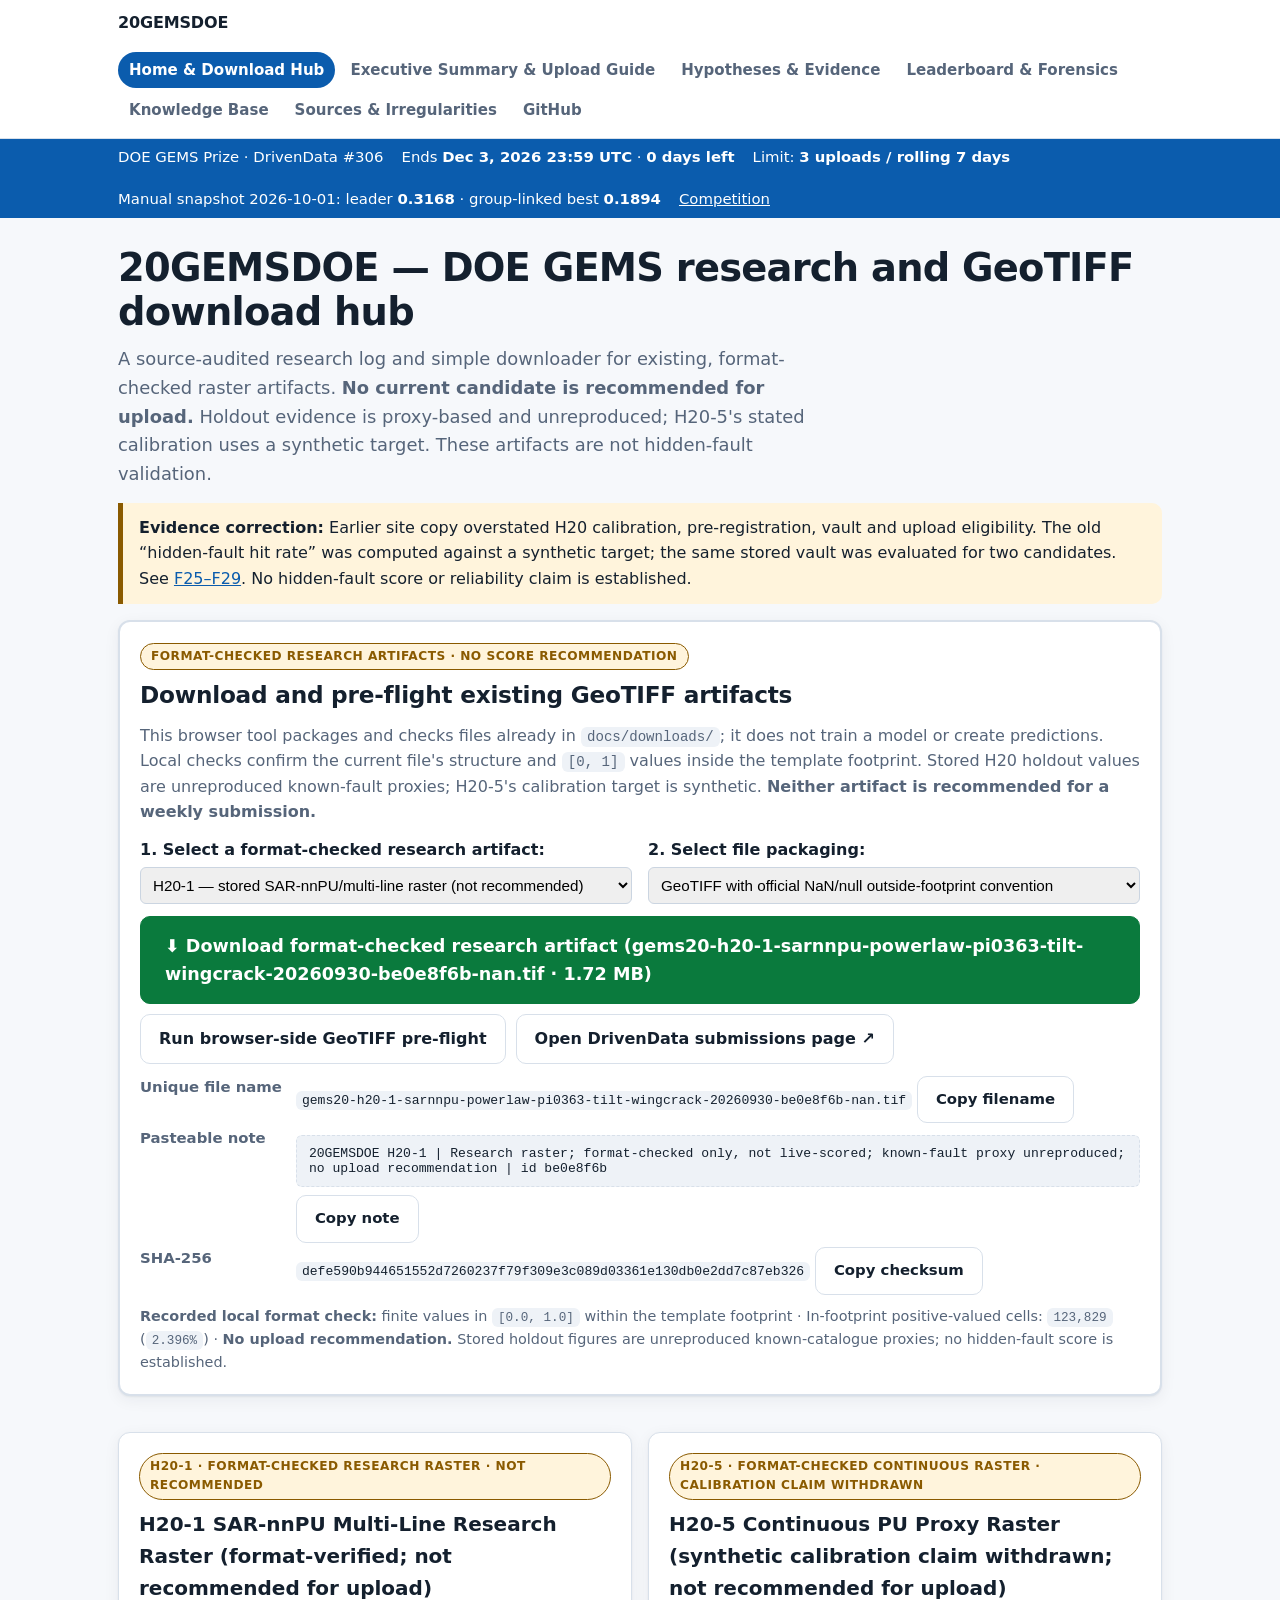
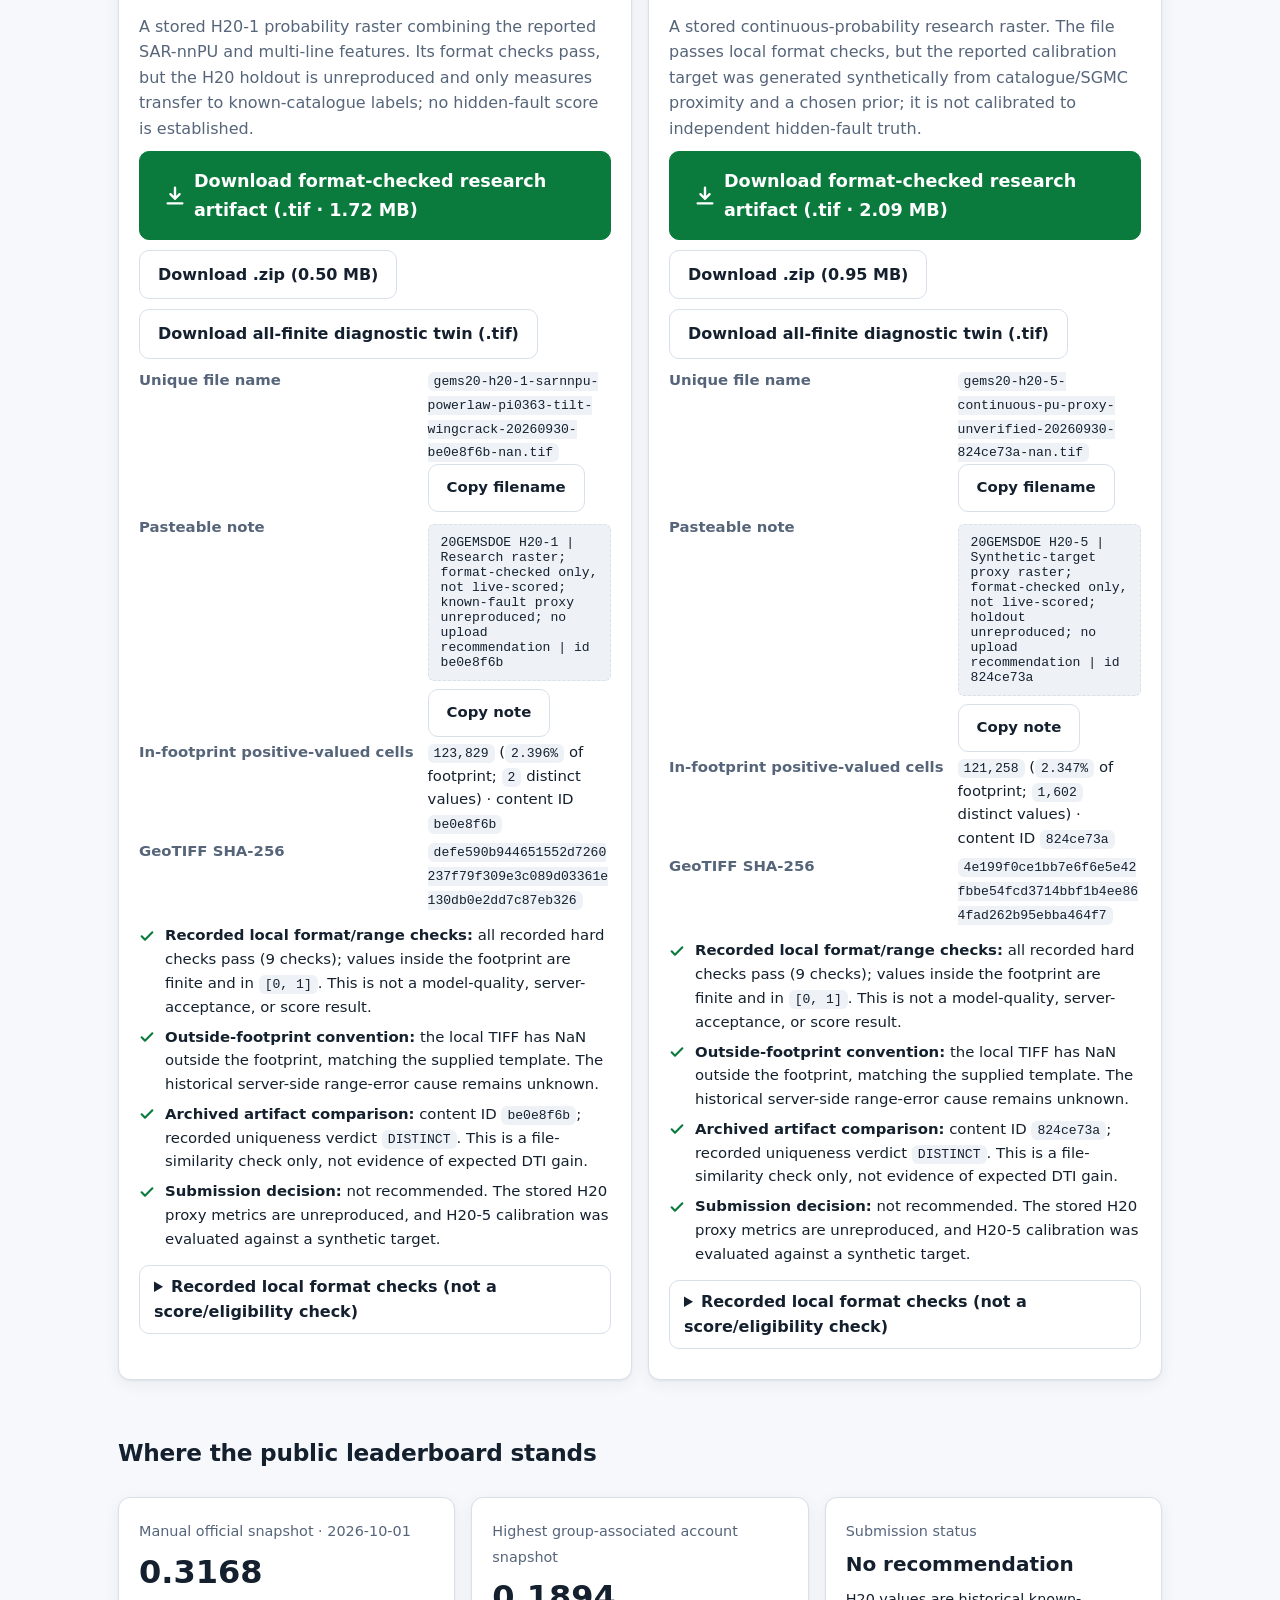
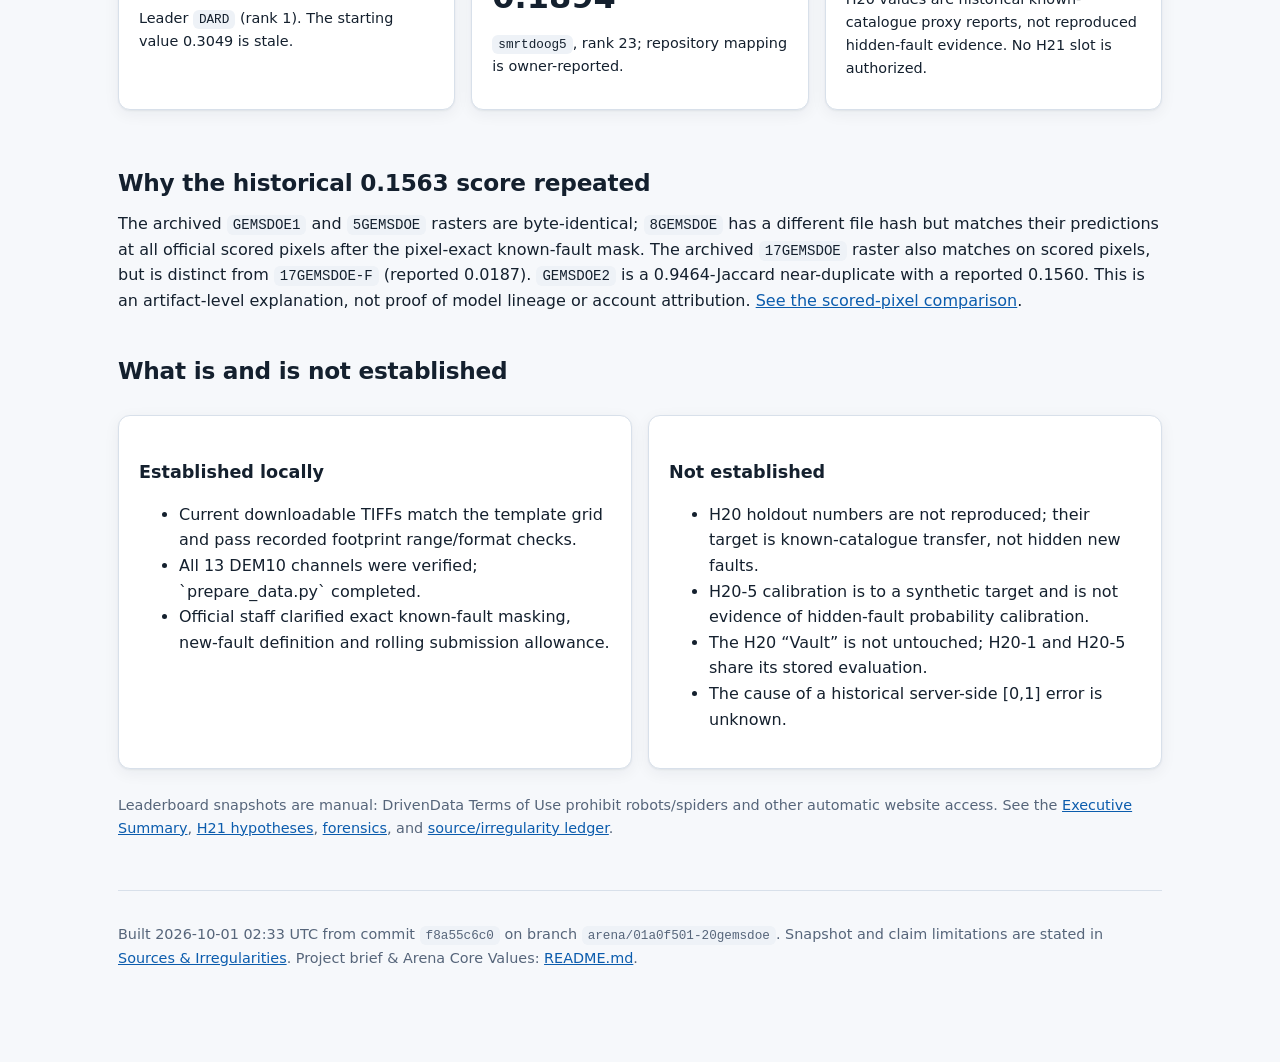
==== docs/index.html @ 7ad321e8 "Audit H20 evidence and test H21 spatial transfer Co-authored-by: arena-agent <297053741+arena-agent@" ====
<!DOCTYPE html>
<html lang="en"><head><meta charset="utf-8"><meta name="viewport" content="width=device-width,initial-scale=1">
<title>Research &amp; GeoTIFF Download Hub · 20GEMSDOE</title><meta name="description" content="Evidence-audited DOE GEMS research, spatial holdout limits, and format-checked GeoTIFF artifacts; no candidate is currently recommended.">
<link rel="stylesheet" href="assets/site.css"></head><body>
<a class="skip" href="#main">Skip to content</a>
<header class="top"><div class="in"><a class="brand" href="index.html">20GEMSDOE</a><nav class="main" aria-label="Main"><a href="index.html" aria-current="page">Home & Download Hub</a><a href="executive_summary.html">Executive Summary & Upload Guide</a><a href="research.html">Hypotheses & Evidence</a><a href="results.html">Leaderboard & Forensics</a><a href="knowledge.html">Knowledge Base</a><a href="audit.html">Sources & Irregularities</a><a href="https://github.com/buffedlizard55-lab/20GEMSDOE" rel="noopener">GitHub</a></nav></div></header>
<div class="strip"><div class="in"><span>DOE GEMS Prize · DrivenData #306</span><span>Ends <strong>Dec 3, 2026 23:59 UTC</strong> · <strong id="countdown" data-end="2026-12-03T23:59:00Z"></strong></span><span>Limit: <strong>3 uploads / rolling 7 days</strong></span><span>Manual snapshot 2026-10-01: leader <strong>0.3168</strong> · group-linked best <strong>0.1894</strong></span><a href="https://www.drivendata.org/competitions/306/competition-doe-gems/" rel="noopener">Competition</a></div></div>
<main id="main" class="wrap">
<h1>20GEMSDOE — DOE GEMS research and GeoTIFF download hub</h1>
<p class="lead">A source-audited research log and simple downloader for existing, format-checked raster artifacts. <strong>No current candidate is recommended for upload.</strong> Holdout evidence is proxy-based and unreproduced; H20-5's stated calibration uses a synthetic target. These artifacts are not hidden-fault validation.</p>
<div class="alert warn"><strong>Evidence correction:</strong> Earlier site copy overstated H20 calibration, pre-registration, vault and upload eligibility. The old “hidden-fault hit rate” was computed against a synthetic target; the same stored vault was evaluated for two candidates. See <a href="audit.html#F25">F25–F29</a>. No hidden-fault score or reliability claim is established.</div>
<section class="card cand" id="interactive-submission-builder" style="border-width:2px;margin-bottom:1.25rem">
<span class="badge b-warn">FORMAT-CHECKED RESEARCH ARTIFACTS · NO SCORE RECOMMENDATION</span>
<h2 style="margin-top:.35rem">Download and pre-flight existing GeoTIFF artifacts</h2>
<p class="muted" style="margin-top:0">This browser tool packages and checks files already in <code>docs/downloads/</code>; it does not train a model or create predictions. Local checks confirm the current file's structure and <code>[0, 1]</code> values inside the template footprint. Stored H20 holdout values are unreproduced known-fault proxies; H20-5's calibration target is synthetic. <strong>Neither artifact is recommended for a weekly submission.</strong></p>
<div class="grid g2" style="margin:.75rem 0">
  <div>
    <label for="sb-cand-select"><strong>1. Select a format-checked research artifact:</strong></label><br>
    <select id="sb-cand-select" style="width:100%;padding:.5rem;margin-top:.25rem;border-radius:6px;border:1px solid #cbd5e1;font-size:.95rem">
      <option value="h20-1">H20-1 — stored SAR-nnPU/multi-line raster (not recommended)</option>
      <option value="h20-5">H20-5 — continuous proxy raster; calibration unverified (not recommended)</option>
    </select>
  </div>
  <div>
    <label for="sb-fmt-select"><strong>2. Select file packaging:</strong></label><br>
    <select id="sb-fmt-select" style="width:100%;padding:.5rem;margin-top:.25rem;border-radius:6px;border:1px solid #cbd5e1;font-size:.95rem">
      <option value="tif">GeoTIFF with official NaN/null outside-footprint convention</option>
      <option value="zip">ZIP containing the official-convention GeoTIFF</option>
      <option value="tif_allfinite">All-finite diagnostic twin (zeros outside; not the official convention)</option>
    </select>
  </div>
</div>
<div class="row" style="margin:.75rem 0">
  <a id="sb-dl-btn" class="btn primary" href="downloads/gems20-h20-1-sarnnpu-powerlaw-pi0363-tilt-wingcrack-20260930-be0e8f6b-nan.tif" download="gems20-h20-1-sarnnpu-powerlaw-pi0363-tilt-wingcrack-20260930-be0e8f6b-nan.tif"><svg class="ico" viewBox="0 0 24 24" width="22" height="22" aria-hidden="true"><path d="M12 3v12m0 0l-5-5m5 5l5-5M4 20h16" fill="none" stroke="currentColor" stroke-width="2.6" stroke-linecap="round" stroke-linejoin="round"/></svg>Download format-checked artifact (gems20-h20-1-sarnnpu-powerlaw-pi0363-tilt-wingcrack-20260930-be0e8f6b-nan.tif · 1.72 MB)</a>
  <button id="sb-verify-btn" class="btn" type="button">Run browser-side GeoTIFF pre-flight</button>
  <a class="btn" href="https://www.drivendata.org/competitions/306/competition-doe-gems/submissions/" rel="noopener">Open DrivenData submissions page ↗</a>
</div>
<div id="sb-verify-out" aria-live="polite"></div>
<dl class="kv" style="margin-top:.6rem">
  <dt>Unique file name</dt><dd><code id="sb-fn">gems20-h20-1-sarnnpu-powerlaw-pi0363-tilt-wingcrack-20260930-be0e8f6b-nan.tif</code> <button class="btn" type="button" data-copy="sb-fn">Copy filename</button></dd>
  <dt>Pasteable note</dt><dd><code class="note" id="sb-note">20GEMSDOE H20-1 | Research raster; format-checked only, not live-scored; known-fault proxy unreproduced; no upload recommendation | id be0e8f6b</code> <button class="btn" type="button" data-copy="sb-note">Copy note</button></dd>
  <dt>SHA-256</dt><dd><code id="sb-sha">defe590b944651552d7260237f79f309e3c089d03361e130db0e2dd7c87eb326</code> <button class="btn" type="button" data-copy="sb-sha">Copy checksum</button></dd>
</dl>
<p id="sb-stats" class="small muted" style="margin-bottom:0"><strong>Footprint range check:</strong> finite values in <code>[0.0, 1.0]</code> on <code>5,167,373</code> template cells; outside cells follow the selected packaging. This is a file-format check, not a model-quality or score validation.</p>
</section>
<div class="grid g2"><article class="card cand " id="cand-h20-1">
<span class="badge b-warn">H20-1 · format-checked research raster · not recommended</span>
<h3>H20-1 SAR-nnPU Multi-Line Research Raster (format-verified; not recommended for upload)</h3>
<p class="muted">A stored H20-1 probability raster combining the reported SAR-nnPU and multi-line features. Its format checks pass, but the H20 holdout is unreproduced and only measures transfer to known-catalogue labels; no hidden-fault score is established.</p>
<div class="row"><a class="btn primary" href="downloads/gems20-h20-1-sarnnpu-powerlaw-pi0363-tilt-wingcrack-20260930-be0e8f6b-nan.tif" download><svg class="ico" viewBox="0 0 24 24" width="22" height="22" aria-hidden="true"><path d="M12 3v12m0 0l-5-5m5 5l5-5M4 20h16" fill="none" stroke="currentColor" stroke-width="2.6" stroke-linecap="round" stroke-linejoin="round"/></svg>Download format-checked research artifact (.tif · 1.72 MB)</a>
<a class="btn" href="downloads/gems20-h20-1-sarnnpu-powerlaw-pi0363-tilt-wingcrack-20260930-be0e8f6b-nan.zip" download>Download .zip (0.50 MB)</a>
<a class="btn" href="downloads/gems20-h20-1-sarnnpu-powerlaw-pi0363-tilt-wingcrack-20260930-be0e8f6b-allfinite.tif" download title="Diagnostic twin: same in-footprint values, zeros rather than NaN outside.">Download all-finite diagnostic twin (.tif)</a></div>
<dl class="kv"><dt>Unique file name</dt><dd><code id="fn-h20-1">gems20-h20-1-sarnnpu-powerlaw-pi0363-tilt-wingcrack-20260930-be0e8f6b-nan.tif</code> <button class="btn" type="button" data-copy="fn-h20-1">Copy filename</button></dd>
<dt>Pasteable note</dt><dd><code class="note" id="note-h20-1">20GEMSDOE H20-1 | Research raster; format-checked only, not live-scored; known-fault proxy unreproduced; no upload recommendation | id be0e8f6b</code> <button class="btn" type="button" data-copy="note-h20-1">Copy note</button></dd>
<dt>In-footprint positive-valued cells</dt><dd><code>123,829</code> (<code>2.396%</code> of footprint; <code>2</code> distinct values) · content ID <code>be0e8f6b</code></dd>
<dt>GeoTIFF SHA-256</dt><dd><code>defe590b944651552d7260237f79f309e3c089d03361e130db0e2dd7c87eb326</code></dd></dl>
<ul class="check"><li><strong>Recorded local format/range checks:</strong> all recorded hard checks pass (9 checks); values inside the footprint are finite and in <code>[0, 1]</code>. This is not a model-quality, server-acceptance, or score result.</li><li><strong>Outside-footprint convention:</strong> the local TIFF has NaN outside the footprint, matching the supplied template. The historical server-side range-error cause remains unknown.</li><li><strong>Archived artifact comparison:</strong> content ID <code>be0e8f6b</code>; recorded uniqueness verdict <code>DISTINCT</code>. This is a file-similarity check only, not evidence of expected DTI gain.</li><li><strong>Submission decision:</strong> not recommended. The stored H20 proxy metrics are unreproduced, and H20-5 calibration was evaluated against a synthetic target.</li></ul>
<details><summary>Recorded local format checks (not a score/eligibility check)</summary><div class="tw"><table class=""><thead><tr><th>Check</th><th>Kind</th><th>Result</th><th>Detail</th></tr></thead><tbody><tr><td>single band</td><td>hard local check</td><td>pass</td><td>count=1</td></tr><tr><td>dtype float32</td><td>hard local check</td><td>pass</td><td>dtypes=(&#x27;float32&#x27;,)</td></tr><tr><td>crs epsg 32611</td><td>hard local check</td><td>pass</td><td>EPSG:32611</td></tr><tr><td>shape matches template</td><td>hard local check</td><td>pass</td><td>(3730, 3292) vs (3730, 3292)</td></tr><tr><td>geotransform matches template</td><td>hard local check</td><td>pass</td><td>(100.0, 0.0, 243350.0, 0.0, -100.0, 4508550.0)</td></tr><tr><td>footprint all finite</td><td>hard local check</td><td>pass</td><td>0 NaN/Inf inside the 5,167,373-pixel footprint</td></tr><tr><td>footprint range 0 1</td><td>hard local check</td><td>pass</td><td>min=0 max=1</td></tr><tr><td>outside is nan official text</td><td>advisory</td><td>pass</td><td>The supplied contest template uses NaN outside its finite footprint; use that convention for the primary artifact.</td></tr><tr><td>nodata tag is nan</td><td>advisory</td><td>pass</td><td>The local artifact&#x27;s nodata tag is NaN, matching the supplied template.</td></tr><tr><td>variant nan aware whole array</td><td>hard local check</td><td>pass</td><td>np.nanmin/np.nanmax over the whole array</td></tr><tr><td>variant masked read</td><td>hard local check</td><td>pass</td><td>rasterio read(masked=True).compressed()</td></tr><tr><td>variant strict whole array no nan allowed</td><td>advisory</td><td>not applicable</td><td>Diagnostic only: a strict whole-array check rejects outside-footprint NaNs, including the NaNs in the official sample. The underlying historical server-error cause is unknown.</td></tr><tr><td>profile matches official sample</td><td>advisory</td><td>pass</td><td>Recorded local profile comparison with the supplied template; not a guarantee of server acceptance.</td></tr></tbody></table></div></details>
</article><article class="card cand " id="cand-h20-5">
<span class="badge b-warn">H20-5 · format-checked continuous raster · calibration claim withdrawn</span>
<h3>H20-5 Continuous PU Proxy Raster (synthetic calibration claim withdrawn; not recommended for upload)</h3>
<p class="muted">A stored continuous-probability research raster. The file passes local format checks, but the reported calibration target was generated synthetically from catalogue/SGMC proximity and a chosen prior; it is not calibrated to independent hidden-fault truth.</p>
<div class="row"><a class="btn primary" href="downloads/gems20-h20-5-continuous-pu-proxy-unverified-20260930-824ce73a-nan.tif" download><svg class="ico" viewBox="0 0 24 24" width="22" height="22" aria-hidden="true"><path d="M12 3v12m0 0l-5-5m5 5l5-5M4 20h16" fill="none" stroke="currentColor" stroke-width="2.6" stroke-linecap="round" stroke-linejoin="round"/></svg>Download format-checked research artifact (.tif · 2.09 MB)</a>
<a class="btn" href="downloads/gems20-h20-5-continuous-pu-proxy-unverified-20260930-824ce73a-nan.zip" download>Download .zip (0.95 MB)</a>
<a class="btn" href="downloads/gems20-h20-5-continuous-pu-proxy-unverified-20260930-824ce73a-allfinite.tif" download title="Diagnostic twin: same in-footprint values, zeros rather than NaN outside.">Download all-finite diagnostic twin (.tif)</a></div>
<dl class="kv"><dt>Unique file name</dt><dd><code id="fn-h20-5">gems20-h20-5-continuous-pu-proxy-unverified-20260930-824ce73a-nan.tif</code> <button class="btn" type="button" data-copy="fn-h20-5">Copy filename</button></dd>
<dt>Pasteable note</dt><dd><code class="note" id="note-h20-5">20GEMSDOE H20-5 | Synthetic-target proxy raster; format-checked only, not live-scored; holdout unreproduced; no upload recommendation | id 824ce73a</code> <button class="btn" type="button" data-copy="note-h20-5">Copy note</button></dd>
<dt>In-footprint positive-valued cells</dt><dd><code>121,258</code> (<code>2.347%</code> of footprint; <code>1,602</code> distinct values) · content ID <code>824ce73a</code></dd>
<dt>GeoTIFF SHA-256</dt><dd><code>4e199f0ce1bb7e6f6e5e42fbbe54fcd3714bbf1b4ee864fad262b95ebba464f7</code></dd></dl>
<ul class="check"><li><strong>Recorded local format/range checks:</strong> all recorded hard checks pass (9 checks); values inside the footprint are finite and in <code>[0, 1]</code>. This is not a model-quality, server-acceptance, or score result.</li><li><strong>Outside-footprint convention:</strong> the local TIFF has NaN outside the footprint, matching the supplied template. The historical server-side range-error cause remains unknown.</li><li><strong>Archived artifact comparison:</strong> content ID <code>824ce73a</code>; recorded uniqueness verdict <code>DISTINCT</code>. This is a file-similarity check only, not evidence of expected DTI gain.</li><li><strong>Submission decision:</strong> not recommended. The stored H20 proxy metrics are unreproduced, and H20-5 calibration was evaluated against a synthetic target.</li></ul>
<details><summary>Recorded local format checks (not a score/eligibility check)</summary><div class="tw"><table class=""><thead><tr><th>Check</th><th>Kind</th><th>Result</th><th>Detail</th></tr></thead><tbody><tr><td>single band</td><td>hard local check</td><td>pass</td><td>count=1</td></tr><tr><td>dtype float32</td><td>hard local check</td><td>pass</td><td>dtypes=(&#x27;float32&#x27;,)</td></tr><tr><td>crs epsg 32611</td><td>hard local check</td><td>pass</td><td>EPSG:32611</td></tr><tr><td>shape matches template</td><td>hard local check</td><td>pass</td><td>(3730, 3292) vs (3730, 3292)</td></tr><tr><td>geotransform matches template</td><td>hard local check</td><td>pass</td><td>(100.0, 0.0, 243350.0, 0.0, -100.0, 4508550.0)</td></tr><tr><td>footprint all finite</td><td>hard local check</td><td>pass</td><td>0 NaN/Inf inside the 5,167,373-pixel footprint</td></tr><tr><td>footprint range 0 1</td><td>hard local check</td><td>pass</td><td>min=0 max=1</td></tr><tr><td>outside is nan official text</td><td>advisory</td><td>pass</td><td>The supplied contest template uses NaN outside its finite footprint; use that convention for the primary artifact.</td></tr><tr><td>nodata tag is nan</td><td>advisory</td><td>pass</td><td>The local artifact&#x27;s nodata tag is NaN, matching the supplied template.</td></tr><tr><td>variant nan aware whole array</td><td>hard local check</td><td>pass</td><td>np.nanmin/np.nanmax over the whole array</td></tr><tr><td>variant masked read</td><td>hard local check</td><td>pass</td><td>rasterio read(masked=True).compressed()</td></tr><tr><td>variant strict whole array no nan allowed</td><td>advisory</td><td>not applicable</td><td>Diagnostic only: a strict whole-array check rejects outside-footprint NaNs, including the NaNs in the official sample. The underlying historical server-error cause is unknown.</td></tr><tr><td>profile matches official sample</td><td>advisory</td><td>pass</td><td>Recorded local profile comparison with the supplied template; not a guarantee of server acceptance.</td></tr></tbody></table></div></details>
</article></div>
<h2>Where the public leaderboard stands</h2>
<div class="grid g3">
<div class="card"><span class="muted small">Manual official snapshot · 2026-10-01</span><p style="font-size:2rem;margin:.1em 0"><strong>0.3168</strong></p><p class="small">Leader <code>DARD</code> (rank 1). The starting value 0.3049 is stale.</p></div>
<div class="card"><span class="muted small">Highest group-associated account snapshot</span><p style="font-size:2rem;margin:.1em 0"><strong>0.1894</strong></p><p class="small"><code>smrtdoog5</code>, rank 23; repository mapping is owner-reported.</p></div>
<div class="card"><span class="muted small">Submission status</span><p style="font-size:1.25rem;margin:.2em 0"><strong>No recommendation</strong></p><p class="small">H20 values are historical known-catalogue proxy reports, not reproduced hidden-fault evidence. No H21 slot is authorized.</p></div>
</div>
<h2>Why the historical 0.1563 score repeated</h2>
<p>The archived <code>GEMSDOE1</code> and <code>5GEMSDOE</code> rasters are byte-identical; <code>8GEMSDOE</code> has a different file hash but matches their predictions at all official scored pixels after the pixel-exact known-fault mask. The archived <code>17GEMSDOE</code> raster also matches on scored pixels, but is distinct from <code>17GEMSDOE-F</code> (reported 0.0187). <code>GEMSDOE2</code> is a 0.9464-Jaccard near-duplicate with a reported 0.1560. This is an artifact-level explanation, not proof of model lineage or account attribution. <a href="results.html#duplicates">See the scored-pixel comparison</a>.</p>
<h2>What is and is not established</h2>
<div class="grid g2">
<div class="card"><h3>Established locally</h3><ul><li>Current downloadable TIFFs match the template grid and pass recorded footprint range/format checks.</li><li>All 13 DEM10 channels were verified; `prepare_data.py` completed.</li><li>Official staff clarified exact known-fault masking, new-fault definition and rolling submission allowance.</li></ul></div>
<div class="card"><h3>Not established</h3><ul><li>H20 holdout numbers are not reproduced; their target is known-catalogue transfer, not hidden new faults.</li><li>H20-5 calibration is to a synthetic target and is not evidence of hidden-fault probability calibration.</li><li>The H20 “Vault” is not untouched; H20-1 and H20-5 share its stored evaluation.</li><li>The cause of a historical server-side [0,1] error is unknown.</li></ul></div>
</div>
<p class="small muted">Leaderboard snapshots are manual: DrivenData Terms of Use prohibit robots/spiders and other automatic website access. See the <a href="executive_summary.html">Executive Summary</a>, <a href="research.html">H21 hypotheses</a>, <a href="results.html">forensics</a>, and <a href="audit.html">source/irregularity ledger</a>.</p>

<footer><p>Built 2026-10-01 02:33 UTC from commit <code>f8a55c6c0</code> on branch <code>arena/01a0f501-20gemsdoe</code>. Snapshot and claim limitations are stated in <a href="audit.html">Sources &amp; Irregularities</a>. Project brief &amp; Arena Core Values: <a href="https://github.com/buffedlizard55-lab/20GEMSDOE/blob/arena/01a0f501-20gemsdoe/README.md">README.md</a>.</p></footer></main>
<script>window.GEMS20_CANDIDATES = {"h20-1": {"key": "h20-1", "note": "20GEMSDOE H20-1 | Research raster; format-checked only, not live-scored; known-fault proxy unreproduced; no upload recommendation | id be0e8f6b", "scored_pixels_predicted": 123829, "share_of_footprint_pct": 2.396, "files": {"tif": {"name": "gems20-h20-1-sarnnpu-powerlaw-pi0363-tilt-wingcrack-20260930-be0e8f6b-nan.tif", "bytes": 1717074, "sha256": "defe590b944651552d7260237f79f309e3c089d03361e130db0e2dd7c87eb326", "href": "downloads/gems20-h20-1-sarnnpu-powerlaw-pi0363-tilt-wingcrack-20260930-be0e8f6b-nan.tif"}, "zip": {"name": "gems20-h20-1-sarnnpu-powerlaw-pi0363-tilt-wingcrack-20260930-be0e8f6b-nan.zip", "bytes": 501504, "sha256": "42871874909792daffeab11e192f861239755301cd196dca83266df41c4e8d4c", "href": "downloads/gems20-h20-1-sarnnpu-powerlaw-pi0363-tilt-wingcrack-20260930-be0e8f6b-nan.zip"}, "tif_allfinite": {"name": "gems20-h20-1-sarnnpu-powerlaw-pi0363-tilt-wingcrack-20260930-be0e8f6b-allfinite.tif", "bytes": 941988, "sha256": "10cd66f0e55fd419366ad90b9bd27b8164fc702e2ed0c2d471f92c1983708c1d", "href": "downloads/gems20-h20-1-sarnnpu-powerlaw-pi0363-tilt-wingcrack-20260930-be0e8f6b-allfinite.tif"}}}, "h20-5": {"key": "h20-5", "note": "20GEMSDOE H20-5 | Synthetic-target proxy raster; format-checked only, not live-scored; holdout unreproduced; no upload recommendation | id 824ce73a", "scored_pixels_predicted": 121258, "share_of_footprint_pct": 2.347, "files": {"tif": {"name": "gems20-h20-5-continuous-pu-proxy-unverified-20260930-824ce73a-nan.tif", "bytes": 2089626, "sha256": "4e199f0ce1bb7e6f6e5e42fbbe54fcd3714bbf1b4ee864fad262b95ebba464f7", "href": "downloads/gems20-h20-5-continuous-pu-proxy-unverified-20260930-824ce73a-nan.tif"}, "zip": {"name": "gems20-h20-5-continuous-pu-proxy-unverified-20260930-824ce73a-nan.zip", "bytes": 946618, "sha256": "e88a1d4d2c25eb1b238338f2a698ab2309c28517ba913c219f19bd3e71210242", "href": "downloads/gems20-h20-5-continuous-pu-proxy-unverified-20260930-824ce73a-nan.zip"}, "tif_allfinite": {"name": "gems20-h20-5-continuous-pu-proxy-unverified-20260930-824ce73a-allfinite.tif", "bytes": 1299868, "sha256": "80e2954801ae99b228612302ab0c37b2a4799aff074584a04c5fea174df65273", "href": "downloads/gems20-h20-5-continuous-pu-proxy-unverified-20260930-824ce73a-allfinite.tif"}}}};</script><script src="js/gems-tiff.js"></script><script src="js/site.js"></script></body></html>
---- docs/assets/site.css ----
/* 16GEMSDOE site - clean, accessible, responsive. Light by default, dark via prefers-color-scheme. */
:root{--bg:#f6f8fb;--panel:#fff;--ink:#14202e;--muted:#56657a;--line:#d8e0ea;--brand:#0b5cad;--brand-ink:#fff;--ok:#0a7a3d;--ok-bg:#e7f6ee;--warn:#8a5a00;--warn-bg:#fff4dc;--bad:#a4202f;--bad-bg:#fdecee;--code:#eef2f7;--radius:12px;--shadow:0 1px 2px rgba(20,32,46,.06),0 4px 16px rgba(20,32,46,.06)}
@media (prefers-color-scheme:dark){:root{--bg:#0d1420;--panel:#141d2c;--ink:#e8eef7;--muted:#9bacc2;--line:#27354a;--brand:#5aa9ff;--brand-ink:#04121f;--ok:#46d391;--ok-bg:#0f2a1f;--warn:#ffc266;--warn-bg:#2c2208;--bad:#ff8b98;--bad-bg:#2f1219;--code:#1b2738;--shadow:none}}
*{box-sizing:border-box}html{scroll-behavior:smooth}
body{margin:0;background:var(--bg);color:var(--ink);font:16px/1.6 system-ui,-apple-system,"Segoe UI",Roboto,sans-serif}
a{color:var(--brand)}a:focus-visible,button:focus-visible,summary:focus-visible{outline:3px solid var(--brand);outline-offset:2px;border-radius:6px}
.wrap{max-width:1080px;margin:0 auto;padding:0 18px 60px}
.skip{position:absolute;left:-999px}.skip:focus{left:10px;top:10px;background:var(--panel);padding:8px 12px;z-index:10}
header.top{position:sticky;top:0;z-index:5;background:color-mix(in srgb,var(--panel) 92%,transparent);backdrop-filter:blur(8px);border-bottom:1px solid var(--line)}
header.top .in{max-width:1080px;margin:0 auto;padding:10px 18px;display:flex;gap:16px;align-items:center;flex-wrap:wrap}
.brand{font-weight:800;text-decoration:none;color:var(--ink);letter-spacing:-.01em}
nav.main{display:flex;gap:4px;flex-wrap:wrap;margin-left:auto}
nav.main a{padding:6px 11px;border-radius:999px;text-decoration:none;color:var(--muted);font-weight:600;font-size:.94rem}
nav.main a:hover{background:var(--code);color:var(--ink)}nav.main a[aria-current=page]{background:var(--brand);color:var(--brand-ink)}
.strip{background:var(--brand);color:var(--brand-ink);font-size:.93rem}
.strip .in{max-width:1080px;margin:0 auto;padding:7px 18px;display:flex;gap:18px;flex-wrap:wrap}
.strip a{color:inherit}
h1{font-size:clamp(1.7rem,4vw,2.4rem);line-height:1.15;margin:28px 0 10px;letter-spacing:-.02em}
h2{font-size:1.45rem;margin:38px 0 10px;letter-spacing:-.01em}h3{font-size:1.1rem;margin:22px 0 6px}
p{margin:.6em 0}.lead{font-size:1.12rem;color:var(--muted);max-width:62ch}.muted{color:var(--muted)}.small{font-size:.9rem}
.card{background:var(--panel);border:1px solid var(--line);border-radius:var(--radius);padding:20px;box-shadow:var(--shadow);margin:16px 0}
.grid{display:grid;gap:16px}.g2{grid-template-columns:repeat(auto-fit,minmax(300px,1fr))}.g3{grid-template-columns:repeat(auto-fit,minmax(250px,1fr))}
.badge{display:inline-block;font-size:.76rem;font-weight:800;letter-spacing:.04em;text-transform:uppercase;padding:3px 10px;border-radius:999px;border:1px solid currentColor}
.b-ok{color:var(--ok);background:var(--ok-bg)}.b-warn{color:var(--warn);background:var(--warn-bg)}.b-bad{color:var(--bad);background:var(--bad-bg)}.b-info{color:var(--brand)}
.btn{display:inline-flex;align-items:center;justify-content:center;gap:8px;padding:11px 18px;border-radius:10px;border:1px solid var(--line);background:var(--panel);color:var(--ink);font:inherit;font-weight:700;text-decoration:none;cursor:pointer}
.btn:hover{border-color:var(--brand)}.btn.primary{background:var(--ok);border-color:var(--ok);color:#fff;font-size:1.1rem;padding:15px 24px}
@media (prefers-color-scheme:dark){.btn.primary{color:#04140b}}
.btn.primary:hover{filter:brightness(1.07)}
.cand{position:relative}.cand.rec{border:2px solid var(--ok)}
.cand h3{margin-top:8px;font-size:1.25rem}
.kv{display:grid;grid-template-columns:max-content 1fr;gap:4px 14px;margin:10px 0;font-size:.93rem}.kv dt{color:var(--muted);font-weight:600}.kv dd{margin:0;overflow-wrap:anywhere}
code,.mono{font:.88em ui-monospace,SFMono-Regular,Consolas,monospace;background:var(--code);padding:2px 6px;border-radius:6px;overflow-wrap:anywhere}
.note{display:block;padding:10px 12px;margin:8px 0;border:1px dashed var(--line)}
.row{display:flex;gap:10px;flex-wrap:wrap;align-items:center;margin:10px 0}
.check{list-style:none;padding:0;margin:8px 0}.check li{padding:3px 0 3px 26px;position:relative;font-size:.93rem}
.check li::before{content:"";position:absolute;left:0;top:.42em;width:16px;height:16px;background:var(--ok);-webkit-mask:var(--ico-ok) center/contain no-repeat;mask:var(--ico-ok) center/contain no-repeat}
.check li.no::before{background:var(--bad);-webkit-mask-image:var(--ico-no);mask-image:var(--ico-no)}
.check li.soft::before{background:var(--warn);-webkit-mask-image:var(--ico-dot);mask-image:var(--ico-dot)}
:root{--ico-ok:url("data:image/svg+xml;utf8,<svg xmlns='http://www.w3.org/2000/svg' viewBox='0 0 24 24'><path d='M4 12.5l5 5L20 6.5' fill='none' stroke='black' stroke-width='3.2' stroke-linecap='round' stroke-linejoin='round'/></svg>");--ico-no:url("data:image/svg+xml;utf8,<svg xmlns='http://www.w3.org/2000/svg' viewBox='0 0 24 24'><path d='M6 6l12 12M18 6L6 18' fill='none' stroke='black' stroke-width='3.2' stroke-linecap='round'/></svg>");--ico-dot:url("data:image/svg+xml;utf8,<svg xmlns='http://www.w3.org/2000/svg' viewBox='0 0 24 24'><circle cx='12' cy='12' r='6' fill='none' stroke='black' stroke-width='3'/></svg>")}
.arr{display:inline-block;width:0;height:0;border-left:7px solid currentColor;border-top:5px solid transparent;border-bottom:5px solid transparent;margin:0 .5em;opacity:.6;vertical-align:middle}
.ico{flex:none}
.alert{border-left:5px solid var(--warn);background:var(--warn-bg);padding:12px 16px;border-radius:0 10px 10px 0;margin:14px 0}.alert.bad{border-color:var(--bad);background:var(--bad-bg)}.alert.ok{border-color:var(--ok);background:var(--ok-bg)}.alert.info{border-color:var(--brand);background:var(--code)}
table{width:100%;border-collapse:collapse;font-size:.92rem;margin:10px 0}th,td{text-align:left;vertical-align:top;padding:8px 10px;border-bottom:1px solid var(--line)}th{background:var(--code);position:sticky;top:0;font-size:.85rem;text-transform:uppercase;letter-spacing:.03em}
.tw{overflow-x:auto;border:1px solid var(--line);border-radius:var(--radius);background:var(--panel)}.tw table{margin:0}
td.num,th.num{text-align:right;font-variant-numeric:tabular-nums}tr.hl td{background:var(--ok-bg)}tr.dup td{background:var(--warn-bg)}
ol.steps{counter-reset:s;list-style:none;padding:0}ol.steps>li{counter-increment:s;position:relative;padding:4px 0 14px 50px}
ol.steps>li::before{content:counter(s);position:absolute;left:0;top:0;width:36px;height:36px;border-radius:50%;background:var(--brand);color:var(--brand-ink);font-weight:800;display:grid;place-items:center}
details{border:1px solid var(--line);border-radius:10px;padding:8px 14px;margin:10px 0;background:var(--panel)}summary{cursor:pointer;font-weight:700}
.drop{border:2px dashed var(--brand);border-radius:var(--radius);padding:26px;text-align:center;background:var(--panel)}.drop.over{background:var(--code)}
.res-ok{color:var(--ok);font-weight:800}.res-bad{color:var(--bad);font-weight:800}
.md h1{font-size:1.9rem}.md h2{border-top:1px solid var(--line);padding-top:22px}.md table{font-size:.88rem}
footer{border-top:1px solid var(--line);margin-top:50px;padding:24px 0;color:var(--muted);font-size:.9rem}
@media (max-width:640px){nav.main{margin-left:0}.kv{grid-template-columns:1fr}.kv dt{margin-top:6px}}
@media print{header.top,.strip,.btn,nav{display:none}.card{box-shadow:none}}
.tick{display:inline-block;width:1em;height:1em;vertical-align:-.15em;background:var(--ok);-webkit-mask:var(--ico-ok) center/contain no-repeat;mask:var(--ico-ok) center/contain no-repeat;margin-right:.4em}
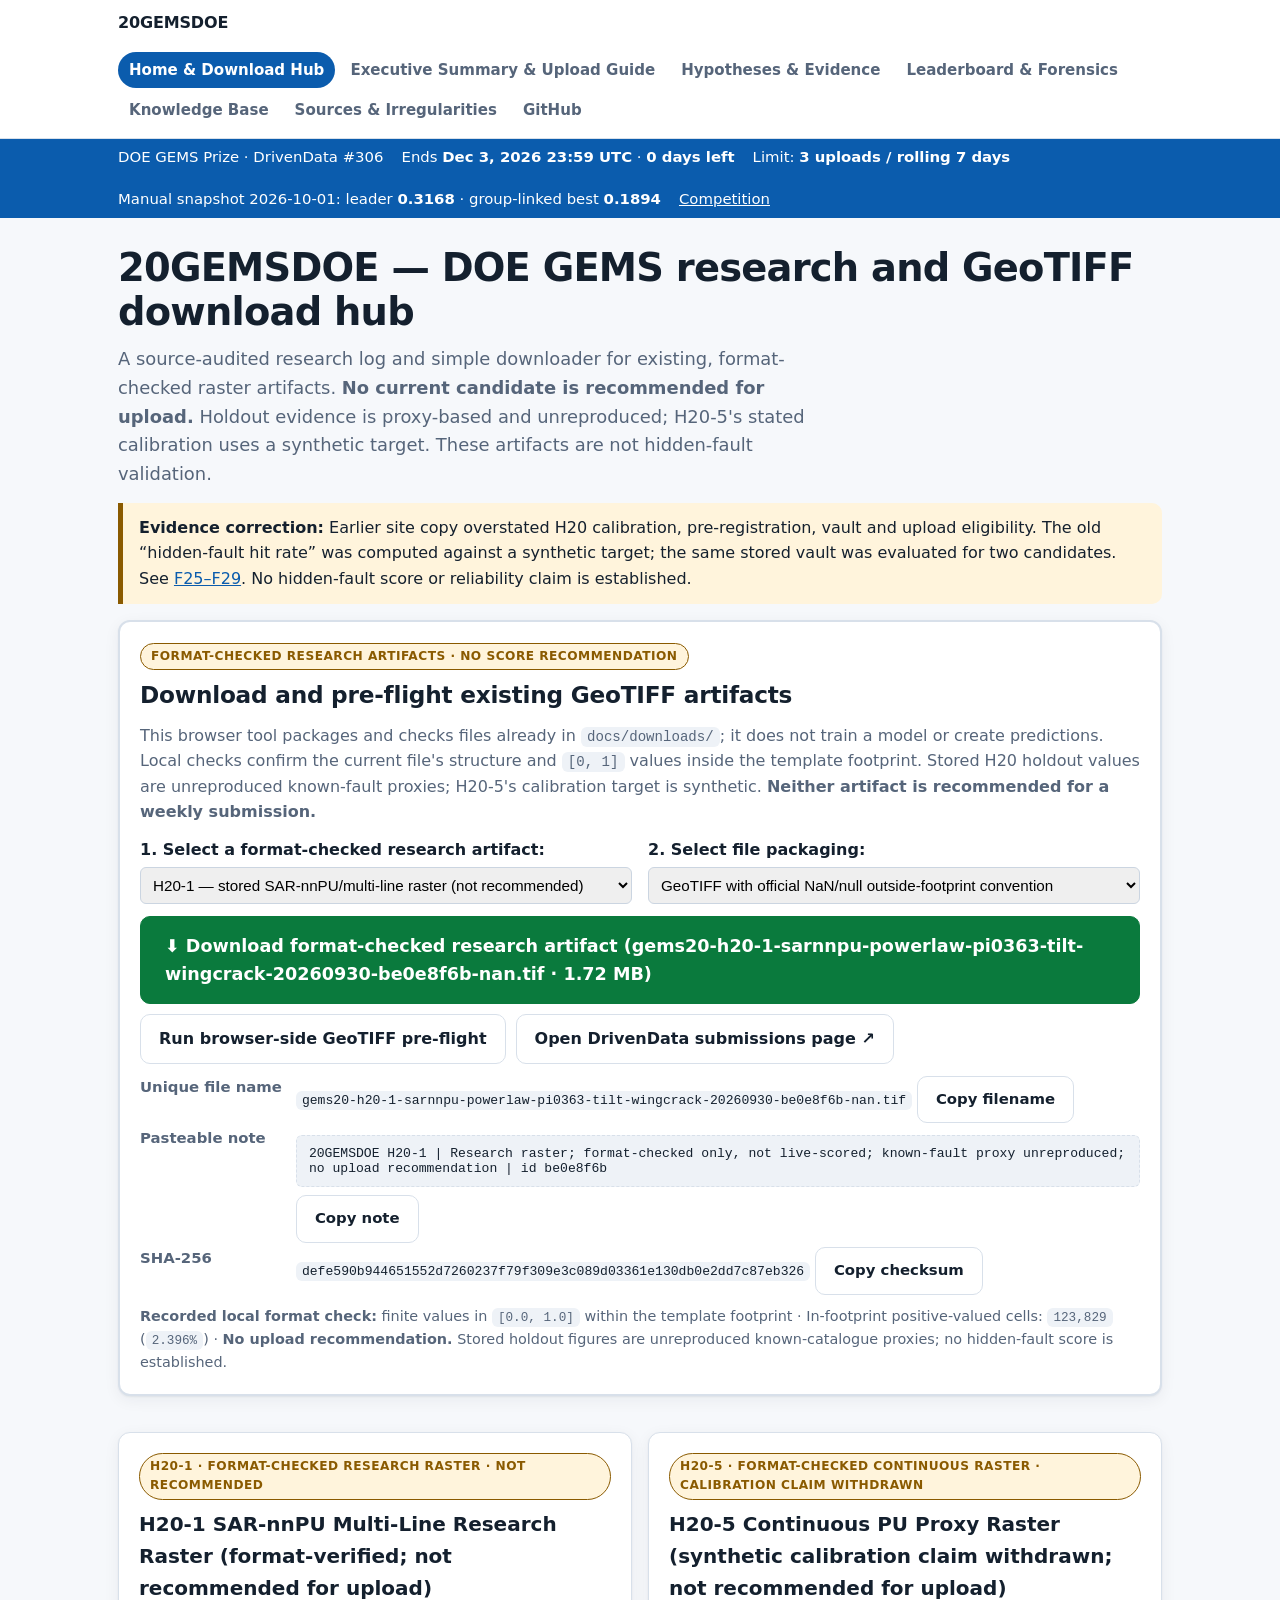
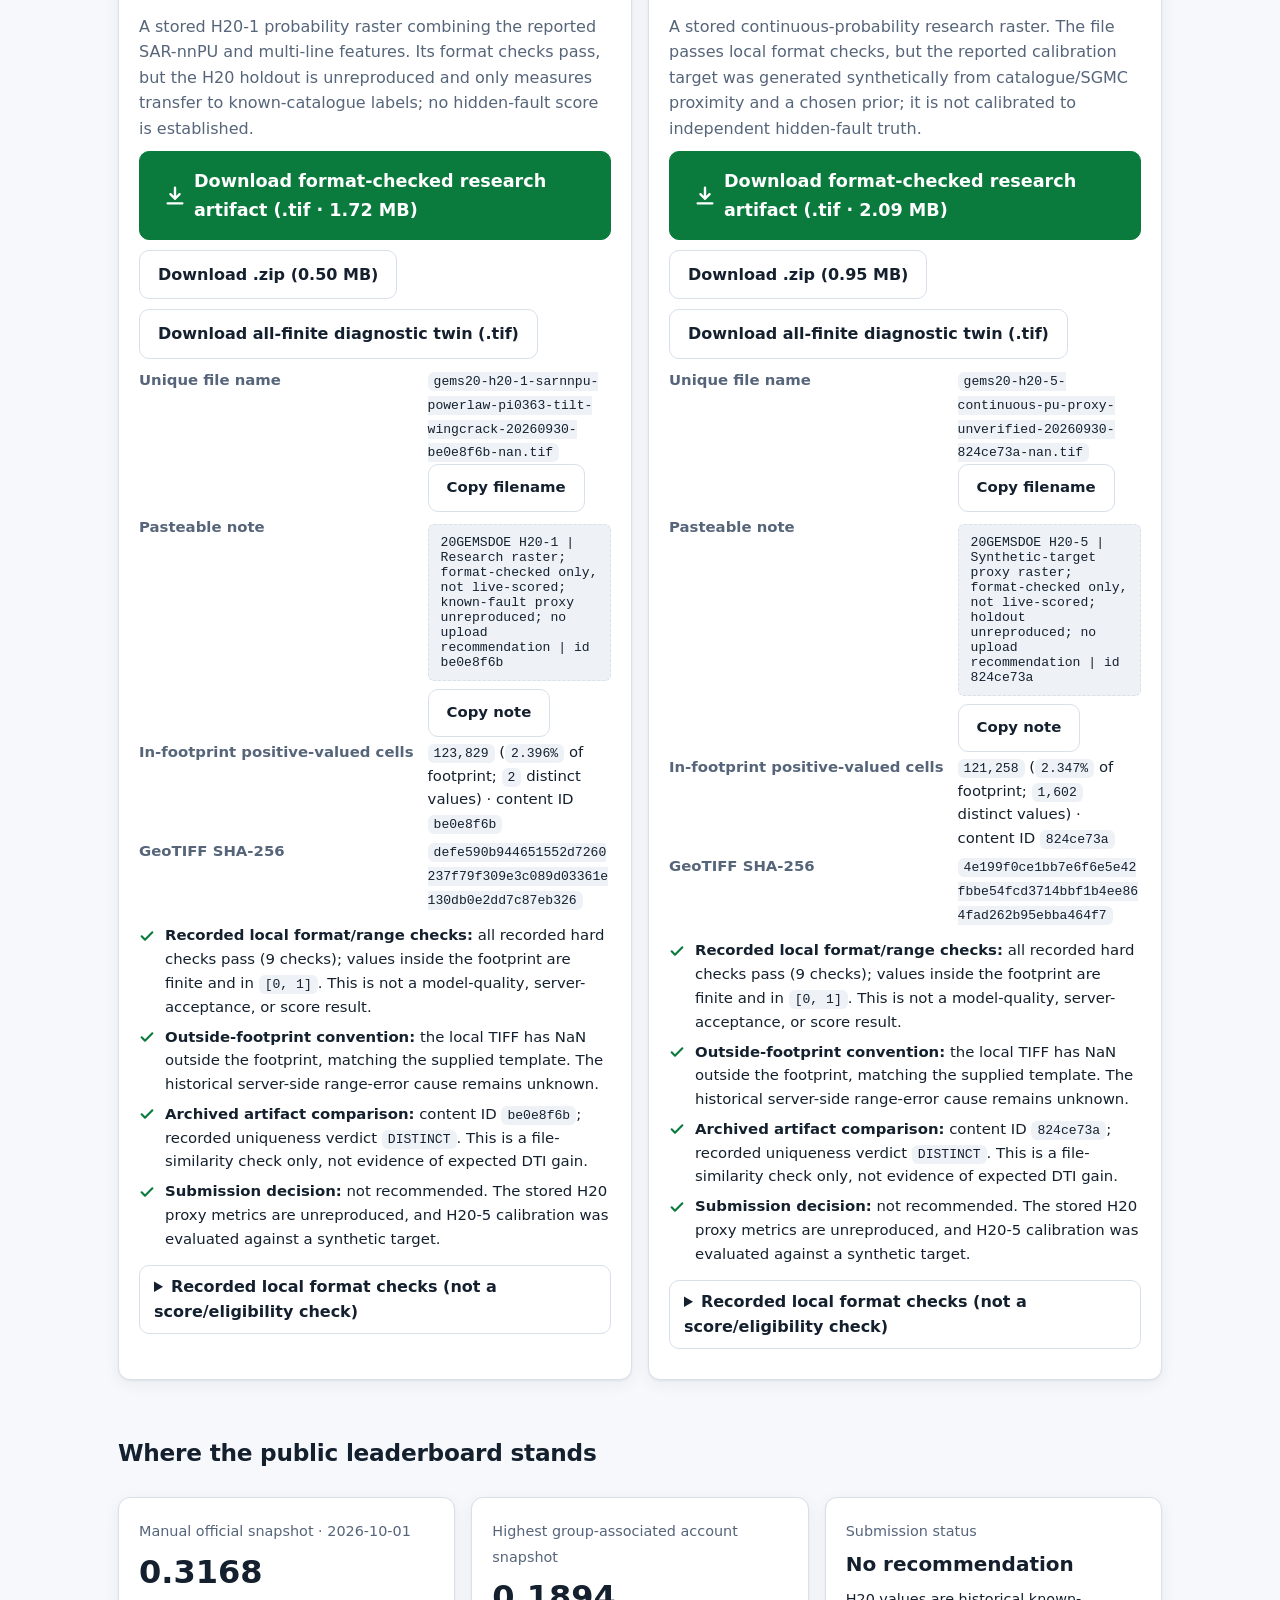
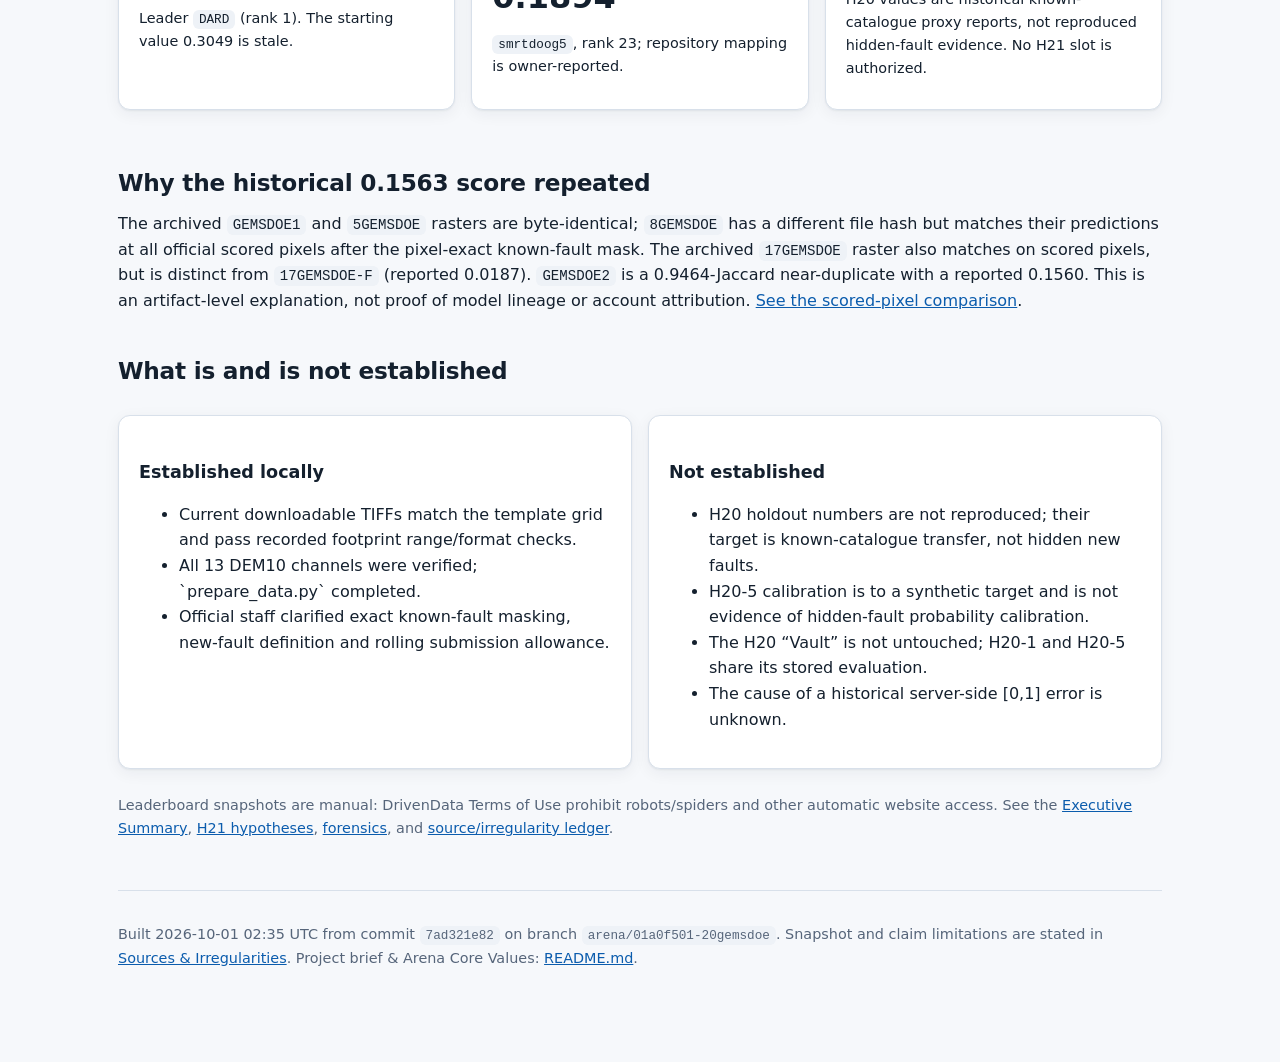
==== commit 7764c2ad: "Refresh generated site commit stamp Co-authored-by: arena-agent <297053741+arena-agent@users.noreply" ====
--- a/docs/index.html
+++ b/docs/index.html
@@ -85,5 +85,5 @@
 </div>
 <p class="small muted">Leaderboard snapshots are manual: DrivenData Terms of Use prohibit robots/spiders and other automatic website access. See the <a href="executive_summary.html">Executive Summary</a>, <a href="research.html">H21 hypotheses</a>, <a href="results.html">forensics</a>, and <a href="audit.html">source/irregularity ledger</a>.</p>
 
-<footer><p>Built 2026-10-01 02:33 UTC from commit <code>f8a55c6c0</code> on branch <code>arena/01a0f501-20gemsdoe</code>. Snapshot and claim limitations are stated in <a href="audit.html">Sources &amp; Irregularities</a>. Project brief &amp; Arena Core Values: <a href="https://github.com/buffedlizard55-lab/20GEMSDOE/blob/arena/01a0f501-20gemsdoe/README.md">README.md</a>.</p></footer></main>
+<footer><p>Built 2026-10-01 02:35 UTC from commit <code>7ad321e82</code> on branch <code>arena/01a0f501-20gemsdoe</code>. Snapshot and claim limitations are stated in <a href="audit.html">Sources &amp; Irregularities</a>. Project brief &amp; Arena Core Values: <a href="https://github.com/buffedlizard55-lab/20GEMSDOE/blob/arena/01a0f501-20gemsdoe/README.md">README.md</a>.</p></footer></main>
 <script>window.GEMS20_CANDIDATES = {"h20-1": {"key": "h20-1", "note": "20GEMSDOE H20-1 | Research raster; format-checked only, not live-scored; known-fault proxy unreproduced; no upload recommendation | id be0e8f6b", "scored_pixels_predicted": 123829, "share_of_footprint_pct": 2.396, "files": {"tif": {"name": "gems20-h20-1-sarnnpu-powerlaw-pi0363-tilt-wingcrack-20260930-be0e8f6b-nan.tif", "bytes": 1717074, "sha256": "defe590b944651552d7260237f79f309e3c089d03361e130db0e2dd7c87eb326", "href": "downloads/gems20-h20-1-sarnnpu-powerlaw-pi0363-tilt-wingcrack-20260930-be0e8f6b-nan.tif"}, "zip": {"name": "gems20-h20-1-sarnnpu-powerlaw-pi0363-tilt-wingcrack-20260930-be0e8f6b-nan.zip", "bytes": 501504, "sha256": "42871874909792daffeab11e192f861239755301cd196dca83266df41c4e8d4c", "href": "downloads/gems20-h20-1-sarnnpu-powerlaw-pi0363-tilt-wingcrack-20260930-be0e8f6b-nan.zip"}, "tif_allfinite": {"name": "gems20-h20-1-sarnnpu-powerlaw-pi0363-tilt-wingcrack-20260930-be0e8f6b-allfinite.tif", "bytes": 941988, "sha256": "10cd66f0e55fd419366ad90b9bd27b8164fc702e2ed0c2d471f92c1983708c1d", "href": "downloads/gems20-h20-1-sarnnpu-powerlaw-pi0363-tilt-wingcrack-20260930-be0e8f6b-allfinite.tif"}}}, "h20-5": {"key": "h20-5", "note": "20GEMSDOE H20-5 | Synthetic-target proxy raster; format-checked only, not live-scored; holdout unreproduced; no upload recommendation | id 824ce73a", "scored_pixels_predicted": 121258, "share_of_footprint_pct": 2.347, "files": {"tif": {"name": "gems20-h20-5-continuous-pu-proxy-unverified-20260930-824ce73a-nan.tif", "bytes": 2089626, "sha256": "4e199f0ce1bb7e6f6e5e42fbbe54fcd3714bbf1b4ee864fad262b95ebba464f7", "href": "downloads/gems20-h20-5-continuous-pu-proxy-unverified-20260930-824ce73a-nan.tif"}, "zip": {"name": "gems20-h20-5-continuous-pu-proxy-unverified-20260930-824ce73a-nan.zip", "bytes": 946618, "sha256": "e88a1d4d2c25eb1b238338f2a698ab2309c28517ba913c219f19bd3e71210242", "href": "downloads/gems20-h20-5-continuous-pu-proxy-unverified-20260930-824ce73a-nan.zip"}, "tif_allfinite": {"name": "gems20-h20-5-continuous-pu-proxy-unverified-20260930-824ce73a-allfinite.tif", "bytes": 1299868, "sha256": "80e2954801ae99b228612302ab0c37b2a4799aff074584a04c5fea174df65273", "href": "downloads/gems20-h20-5-continuous-pu-proxy-unverified-20260930-824ce73a-allfinite.tif"}}}};</script><script src="js/gems-tiff.js"></script><script src="js/site.js"></script></body></html>
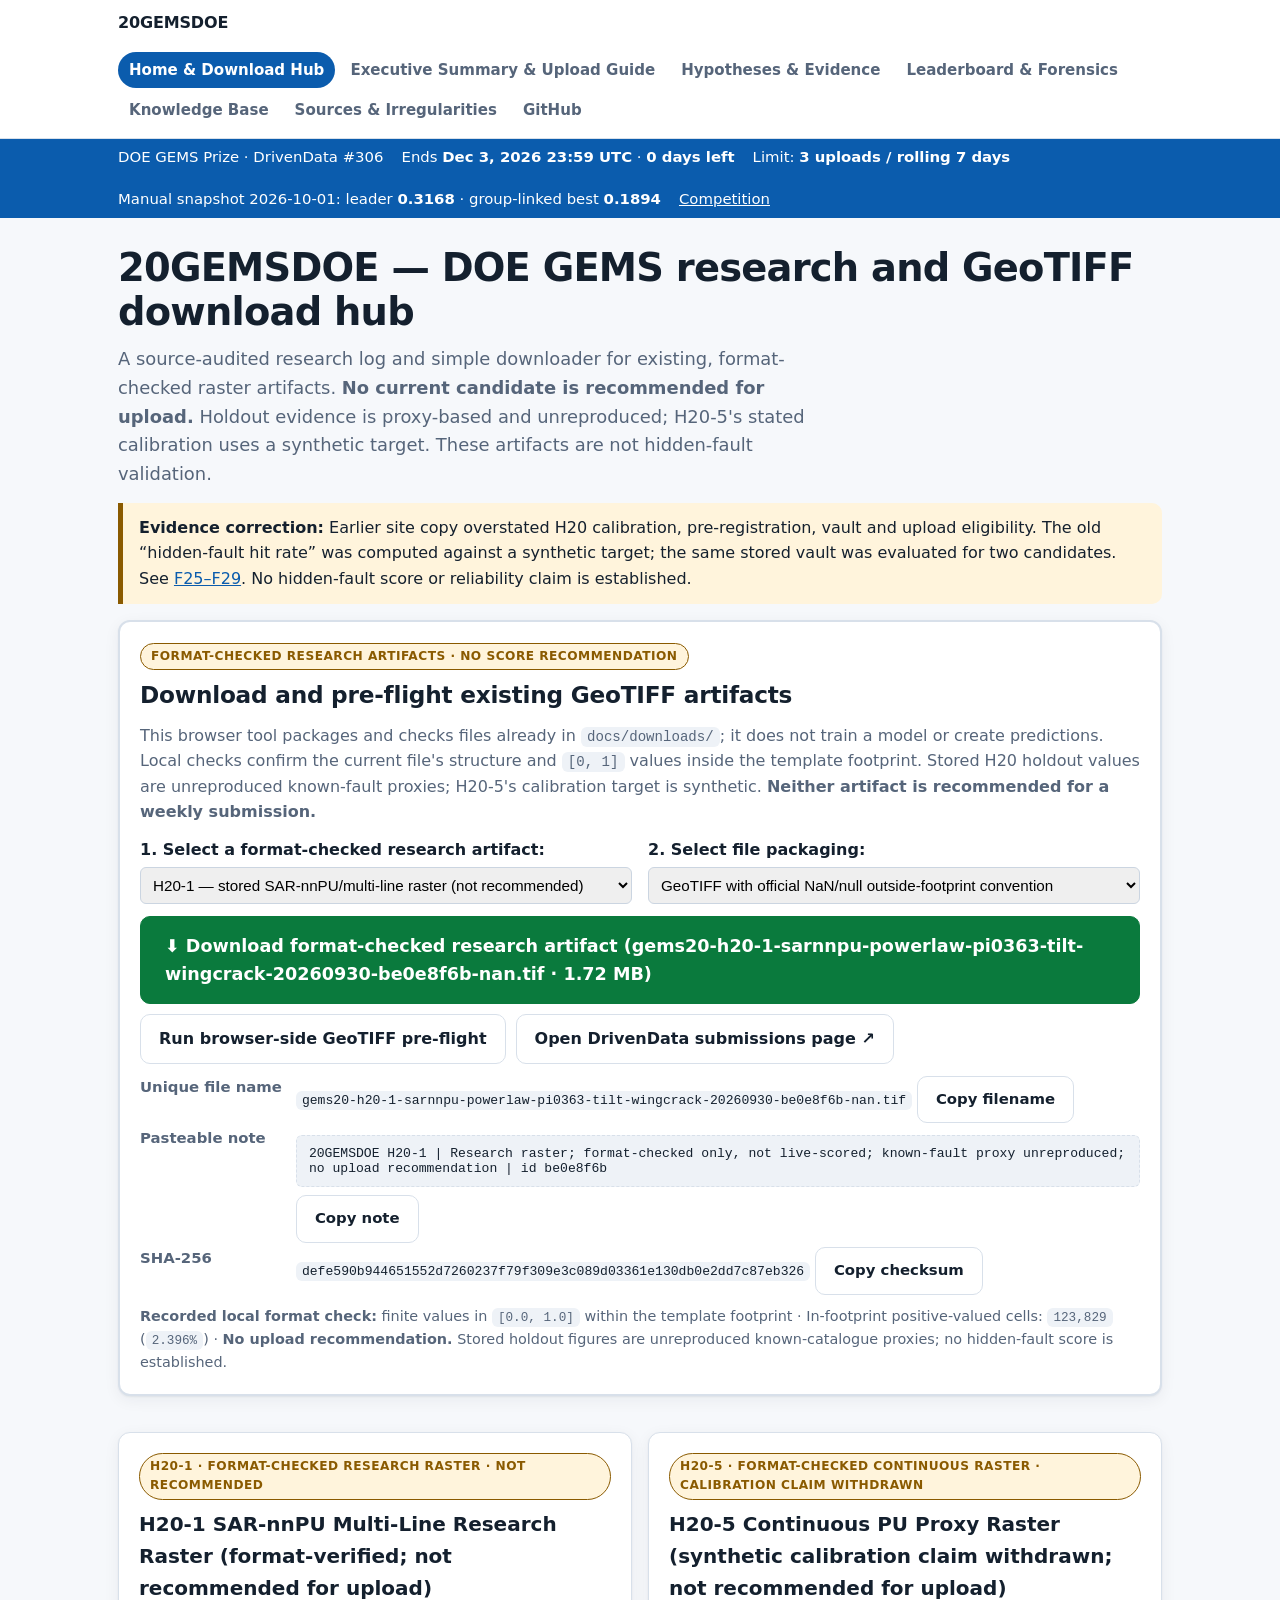
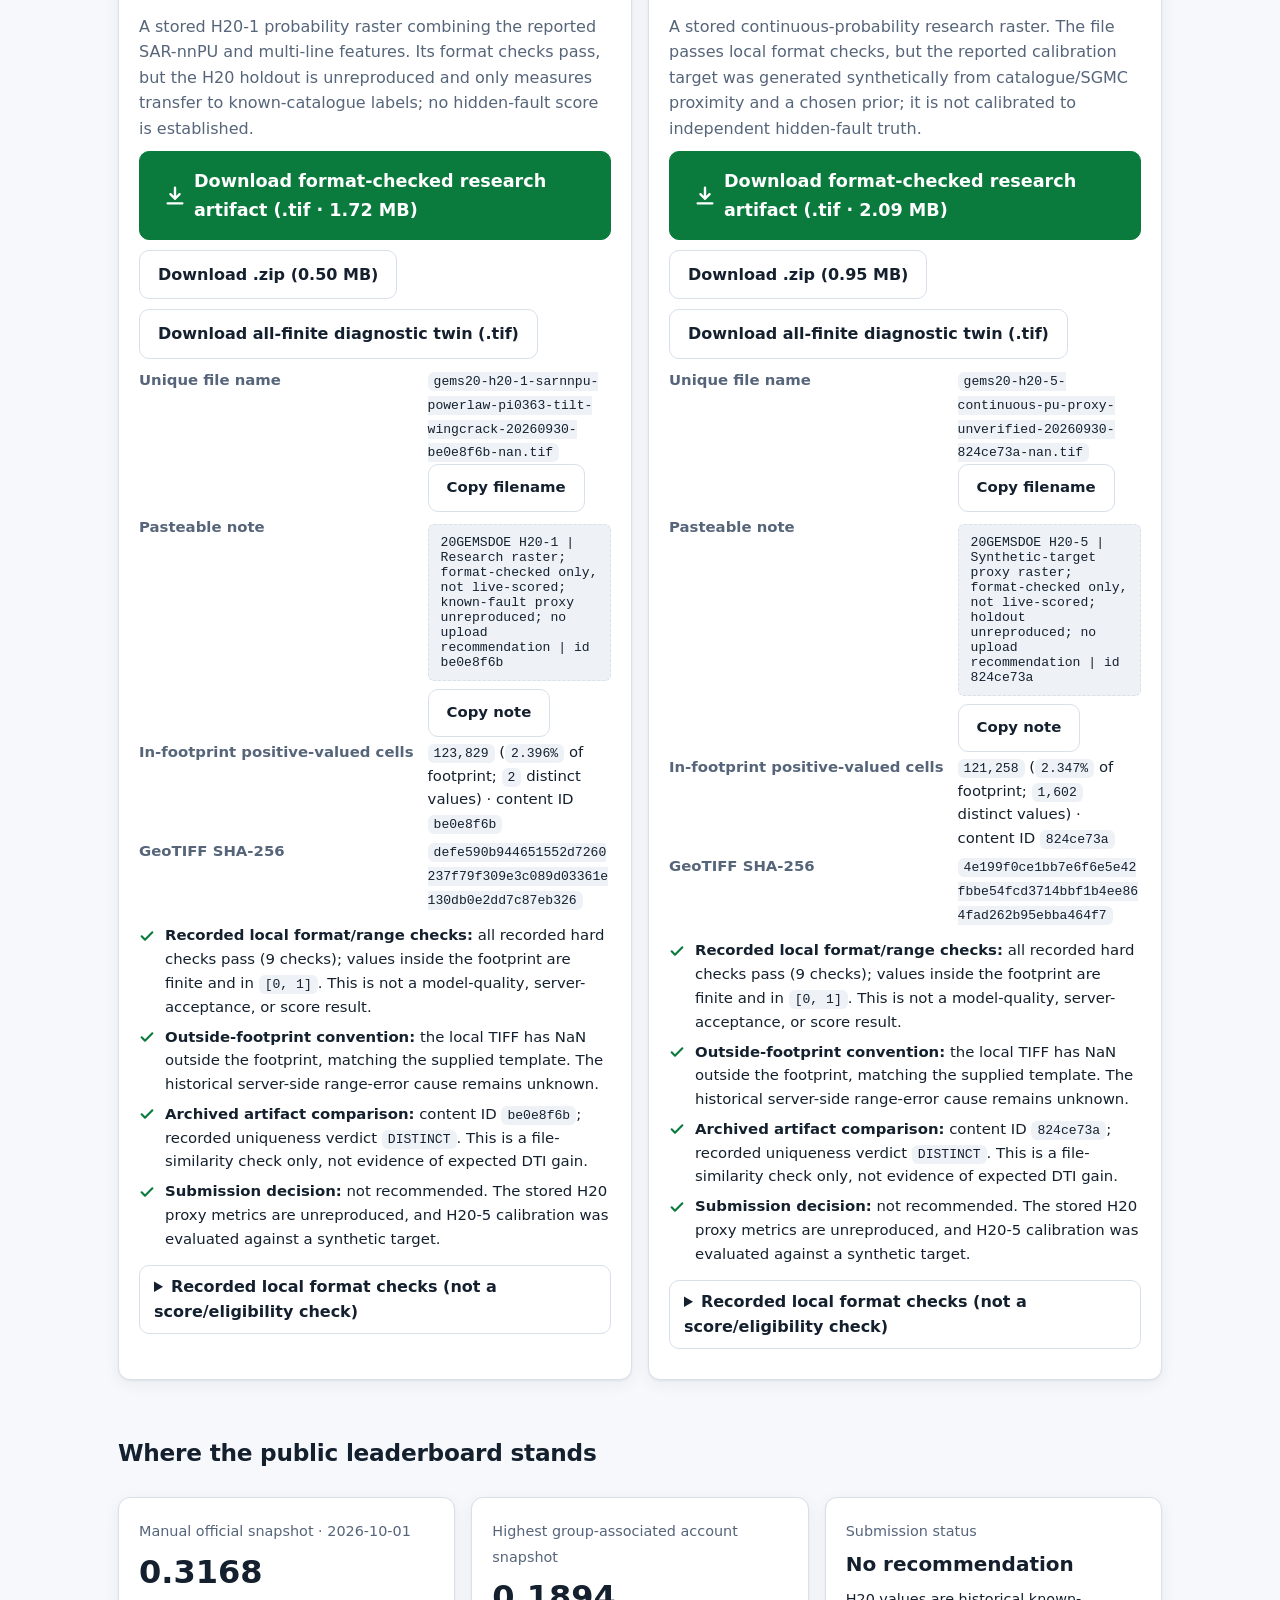
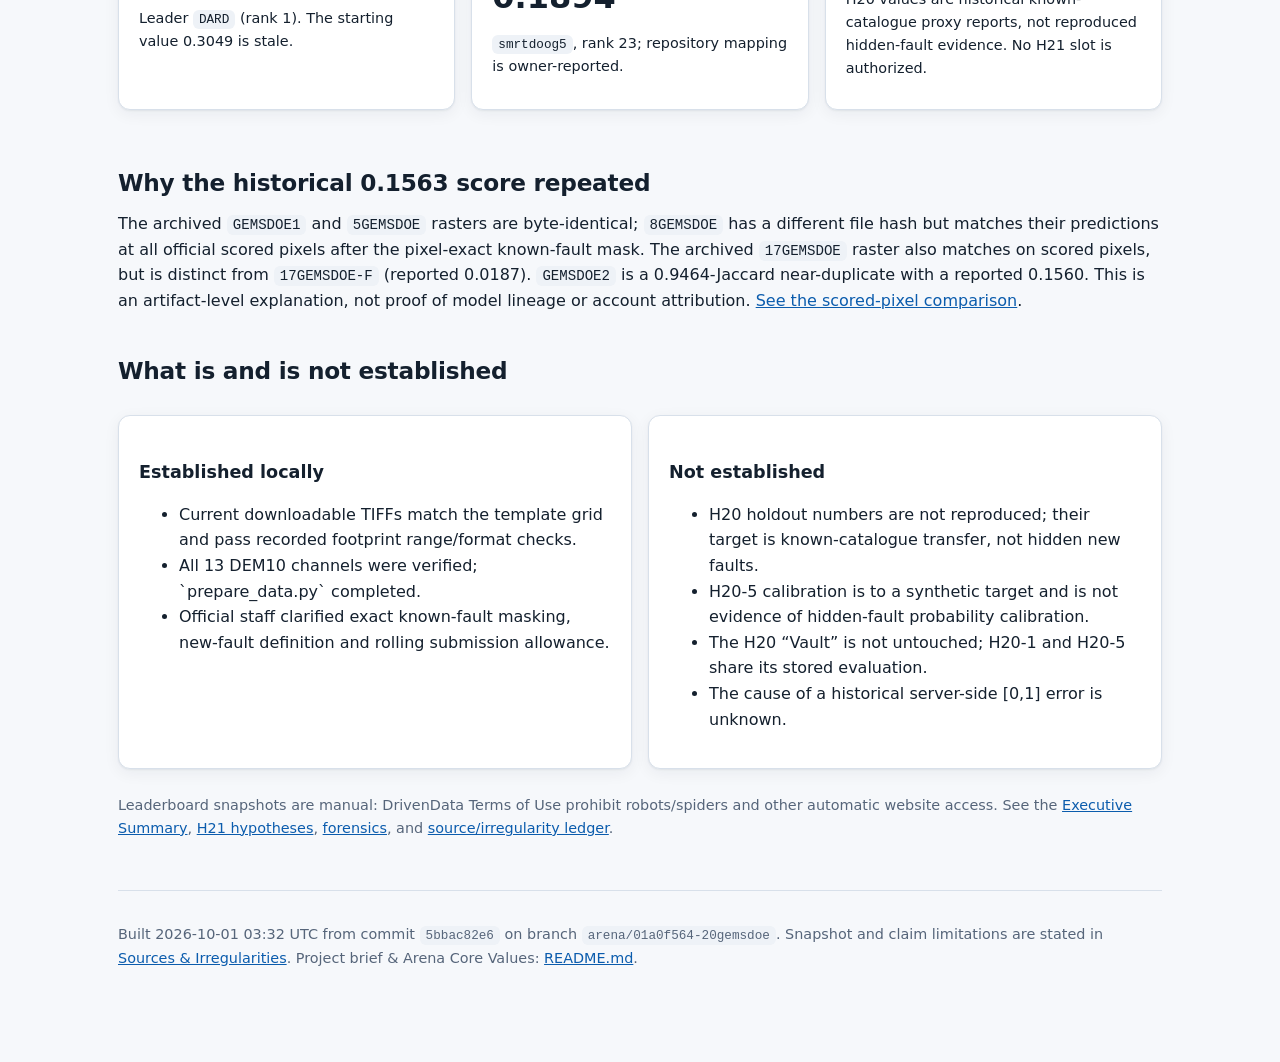
==== commit 8c6262dc: "H21-2 rejected after one preregistered run; H22 register; README charter + verbatim brief; registry/" ====
--- a/docs/index.html
+++ b/docs/index.html
@@ -85,5 +85,5 @@
 </div>
 <p class="small muted">Leaderboard snapshots are manual: DrivenData Terms of Use prohibit robots/spiders and other automatic website access. See the <a href="executive_summary.html">Executive Summary</a>, <a href="research.html">H21 hypotheses</a>, <a href="results.html">forensics</a>, and <a href="audit.html">source/irregularity ledger</a>.</p>
 
-<footer><p>Built 2026-10-01 02:35 UTC from commit <code>7ad321e82</code> on branch <code>arena/01a0f501-20gemsdoe</code>. Snapshot and claim limitations are stated in <a href="audit.html">Sources &amp; Irregularities</a>. Project brief &amp; Arena Core Values: <a href="https://github.com/buffedlizard55-lab/20GEMSDOE/blob/arena/01a0f501-20gemsdoe/README.md">README.md</a>.</p></footer></main>
+<footer><p>Built 2026-10-01 03:32 UTC from commit <code>5bbac82e6</code> on branch <code>arena/01a0f564-20gemsdoe</code>. Snapshot and claim limitations are stated in <a href="audit.html">Sources &amp; Irregularities</a>. Project brief &amp; Arena Core Values: <a href="https://github.com/buffedlizard55-lab/20GEMSDOE/blob/arena/01a0f501-20gemsdoe/README.md">README.md</a>.</p></footer></main>
 <script>window.GEMS20_CANDIDATES = {"h20-1": {"key": "h20-1", "note": "20GEMSDOE H20-1 | Research raster; format-checked only, not live-scored; known-fault proxy unreproduced; no upload recommendation | id be0e8f6b", "scored_pixels_predicted": 123829, "share_of_footprint_pct": 2.396, "files": {"tif": {"name": "gems20-h20-1-sarnnpu-powerlaw-pi0363-tilt-wingcrack-20260930-be0e8f6b-nan.tif", "bytes": 1717074, "sha256": "defe590b944651552d7260237f79f309e3c089d03361e130db0e2dd7c87eb326", "href": "downloads/gems20-h20-1-sarnnpu-powerlaw-pi0363-tilt-wingcrack-20260930-be0e8f6b-nan.tif"}, "zip": {"name": "gems20-h20-1-sarnnpu-powerlaw-pi0363-tilt-wingcrack-20260930-be0e8f6b-nan.zip", "bytes": 501504, "sha256": "42871874909792daffeab11e192f861239755301cd196dca83266df41c4e8d4c", "href": "downloads/gems20-h20-1-sarnnpu-powerlaw-pi0363-tilt-wingcrack-20260930-be0e8f6b-nan.zip"}, "tif_allfinite": {"name": "gems20-h20-1-sarnnpu-powerlaw-pi0363-tilt-wingcrack-20260930-be0e8f6b-allfinite.tif", "bytes": 941988, "sha256": "10cd66f0e55fd419366ad90b9bd27b8164fc702e2ed0c2d471f92c1983708c1d", "href": "downloads/gems20-h20-1-sarnnpu-powerlaw-pi0363-tilt-wingcrack-20260930-be0e8f6b-allfinite.tif"}}}, "h20-5": {"key": "h20-5", "note": "20GEMSDOE H20-5 | Synthetic-target proxy raster; format-checked only, not live-scored; holdout unreproduced; no upload recommendation | id 824ce73a", "scored_pixels_predicted": 121258, "share_of_footprint_pct": 2.347, "files": {"tif": {"name": "gems20-h20-5-continuous-pu-proxy-unverified-20260930-824ce73a-nan.tif", "bytes": 2089626, "sha256": "4e199f0ce1bb7e6f6e5e42fbbe54fcd3714bbf1b4ee864fad262b95ebba464f7", "href": "downloads/gems20-h20-5-continuous-pu-proxy-unverified-20260930-824ce73a-nan.tif"}, "zip": {"name": "gems20-h20-5-continuous-pu-proxy-unverified-20260930-824ce73a-nan.zip", "bytes": 946618, "sha256": "e88a1d4d2c25eb1b238338f2a698ab2309c28517ba913c219f19bd3e71210242", "href": "downloads/gems20-h20-5-continuous-pu-proxy-unverified-20260930-824ce73a-nan.zip"}, "tif_allfinite": {"name": "gems20-h20-5-continuous-pu-proxy-unverified-20260930-824ce73a-allfinite.tif", "bytes": 1299868, "sha256": "80e2954801ae99b228612302ab0c37b2a4799aff074584a04c5fea174df65273", "href": "downloads/gems20-h20-5-continuous-pu-proxy-unverified-20260930-824ce73a-allfinite.tif"}}}};</script><script src="js/gems-tiff.js"></script><script src="js/site.js"></script></body></html>
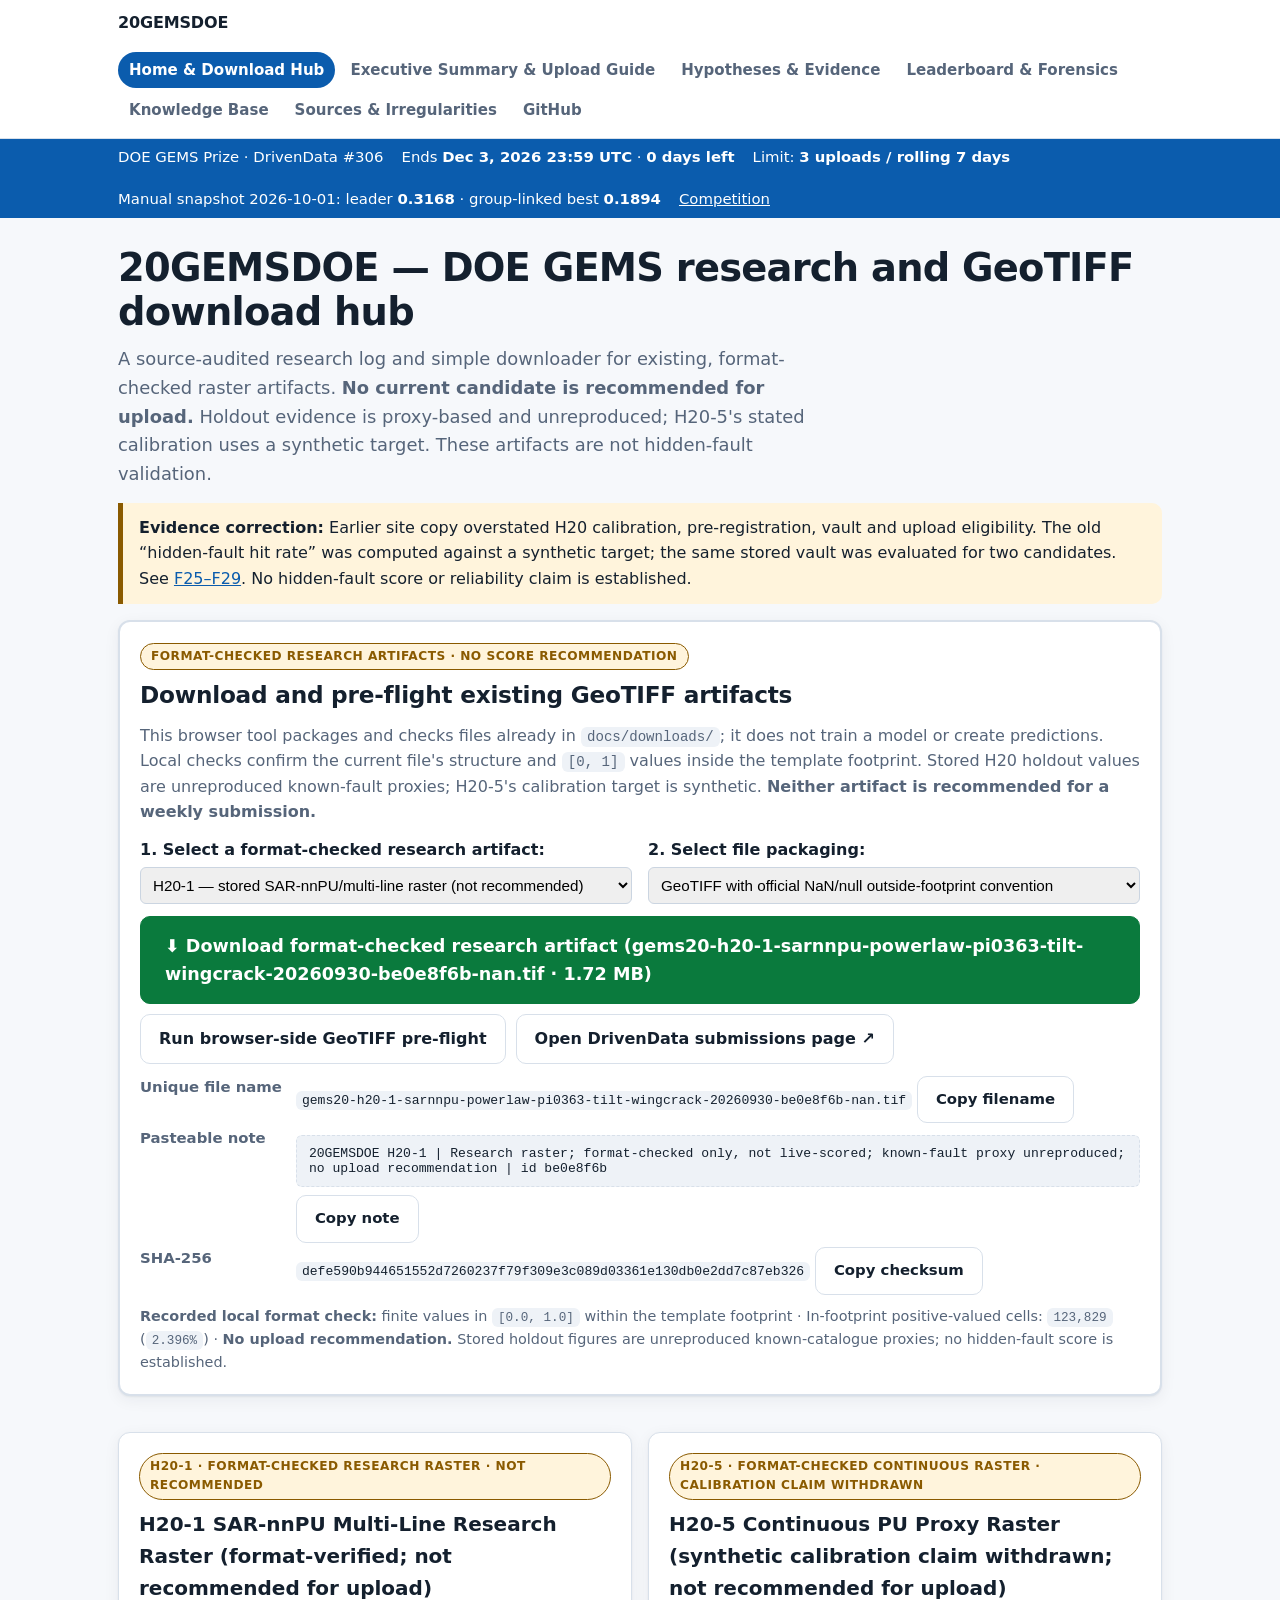
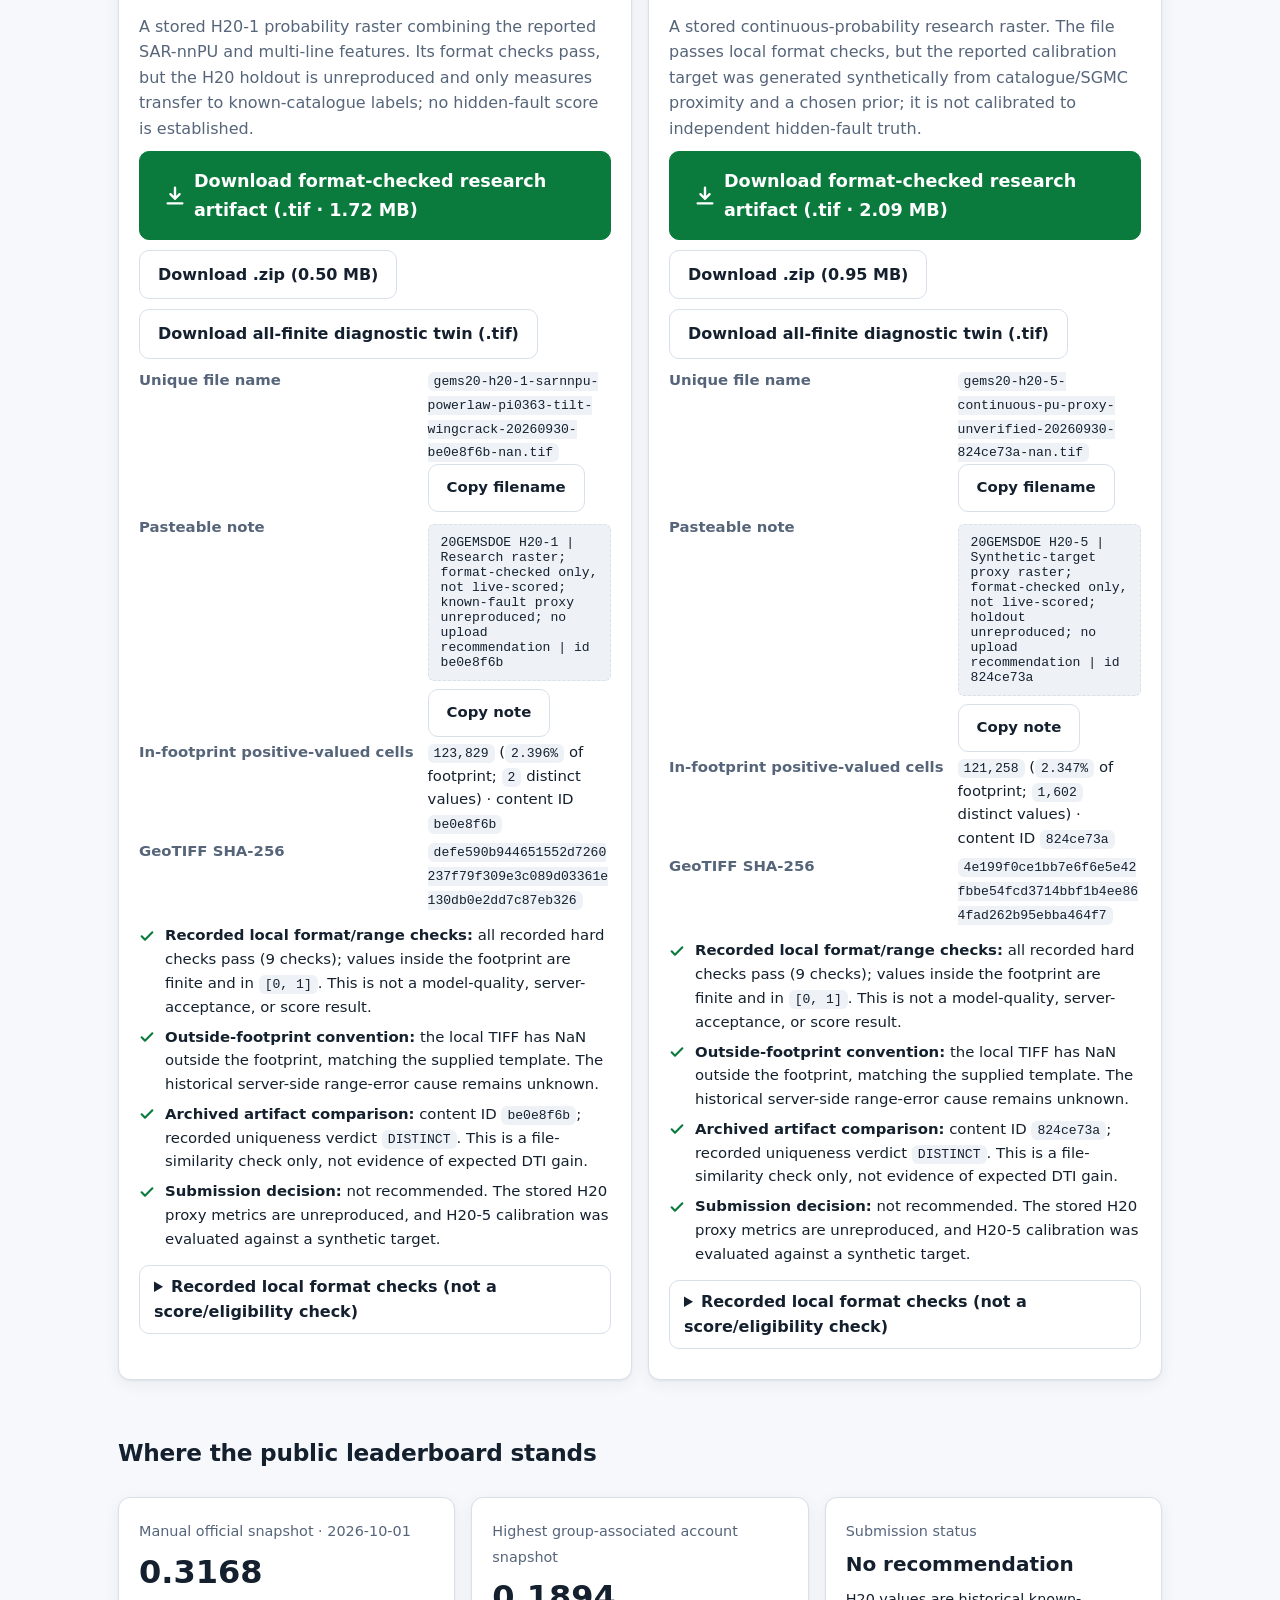
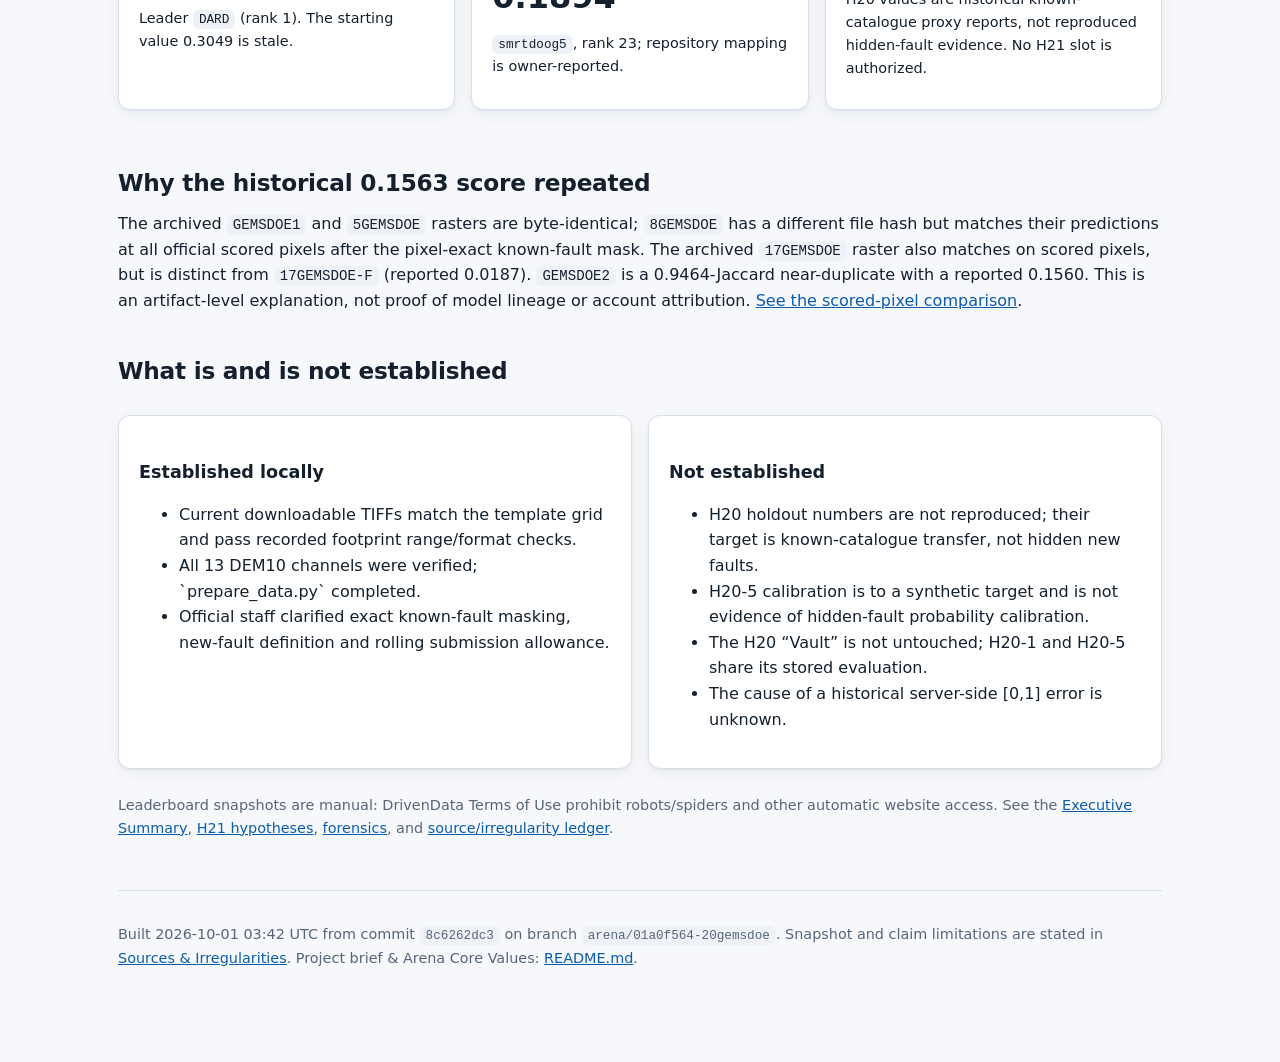
==== commit 4264c055: "Pass 2 fixes: durable main-branch links, verbatim submission history, knowledge-base updates - build" ====
--- a/docs/index.html
+++ b/docs/index.html
@@ -85,5 +85,5 @@
 </div>
 <p class="small muted">Leaderboard snapshots are manual: DrivenData Terms of Use prohibit robots/spiders and other automatic website access. See the <a href="executive_summary.html">Executive Summary</a>, <a href="research.html">H21 hypotheses</a>, <a href="results.html">forensics</a>, and <a href="audit.html">source/irregularity ledger</a>.</p>
 
-<footer><p>Built 2026-10-01 03:32 UTC from commit <code>5bbac82e6</code> on branch <code>arena/01a0f564-20gemsdoe</code>. Snapshot and claim limitations are stated in <a href="audit.html">Sources &amp; Irregularities</a>. Project brief &amp; Arena Core Values: <a href="https://github.com/buffedlizard55-lab/20GEMSDOE/blob/arena/01a0f501-20gemsdoe/README.md">README.md</a>.</p></footer></main>
+<footer><p>Built 2026-10-01 03:42 UTC from commit <code>8c6262dc3</code> on branch <code>arena/01a0f564-20gemsdoe</code>. Snapshot and claim limitations are stated in <a href="audit.html">Sources &amp; Irregularities</a>. Project brief &amp; Arena Core Values: <a href="https://github.com/buffedlizard55-lab/20GEMSDOE/blob/main/README.md">README.md</a>.</p></footer></main>
 <script>window.GEMS20_CANDIDATES = {"h20-1": {"key": "h20-1", "note": "20GEMSDOE H20-1 | Research raster; format-checked only, not live-scored; known-fault proxy unreproduced; no upload recommendation | id be0e8f6b", "scored_pixels_predicted": 123829, "share_of_footprint_pct": 2.396, "files": {"tif": {"name": "gems20-h20-1-sarnnpu-powerlaw-pi0363-tilt-wingcrack-20260930-be0e8f6b-nan.tif", "bytes": 1717074, "sha256": "defe590b944651552d7260237f79f309e3c089d03361e130db0e2dd7c87eb326", "href": "downloads/gems20-h20-1-sarnnpu-powerlaw-pi0363-tilt-wingcrack-20260930-be0e8f6b-nan.tif"}, "zip": {"name": "gems20-h20-1-sarnnpu-powerlaw-pi0363-tilt-wingcrack-20260930-be0e8f6b-nan.zip", "bytes": 501504, "sha256": "42871874909792daffeab11e192f861239755301cd196dca83266df41c4e8d4c", "href": "downloads/gems20-h20-1-sarnnpu-powerlaw-pi0363-tilt-wingcrack-20260930-be0e8f6b-nan.zip"}, "tif_allfinite": {"name": "gems20-h20-1-sarnnpu-powerlaw-pi0363-tilt-wingcrack-20260930-be0e8f6b-allfinite.tif", "bytes": 941988, "sha256": "10cd66f0e55fd419366ad90b9bd27b8164fc702e2ed0c2d471f92c1983708c1d", "href": "downloads/gems20-h20-1-sarnnpu-powerlaw-pi0363-tilt-wingcrack-20260930-be0e8f6b-allfinite.tif"}}}, "h20-5": {"key": "h20-5", "note": "20GEMSDOE H20-5 | Synthetic-target proxy raster; format-checked only, not live-scored; holdout unreproduced; no upload recommendation | id 824ce73a", "scored_pixels_predicted": 121258, "share_of_footprint_pct": 2.347, "files": {"tif": {"name": "gems20-h20-5-continuous-pu-proxy-unverified-20260930-824ce73a-nan.tif", "bytes": 2089626, "sha256": "4e199f0ce1bb7e6f6e5e42fbbe54fcd3714bbf1b4ee864fad262b95ebba464f7", "href": "downloads/gems20-h20-5-continuous-pu-proxy-unverified-20260930-824ce73a-nan.tif"}, "zip": {"name": "gems20-h20-5-continuous-pu-proxy-unverified-20260930-824ce73a-nan.zip", "bytes": 946618, "sha256": "e88a1d4d2c25eb1b238338f2a698ab2309c28517ba913c219f19bd3e71210242", "href": "downloads/gems20-h20-5-continuous-pu-proxy-unverified-20260930-824ce73a-nan.zip"}, "tif_allfinite": {"name": "gems20-h20-5-continuous-pu-proxy-unverified-20260930-824ce73a-allfinite.tif", "bytes": 1299868, "sha256": "80e2954801ae99b228612302ab0c37b2a4799aff074584a04c5fea174df65273", "href": "downloads/gems20-h20-5-continuous-pu-proxy-unverified-20260930-824ce73a-allfinite.tif"}}}};</script><script src="js/gems-tiff.js"></script><script src="js/site.js"></script></body></html>
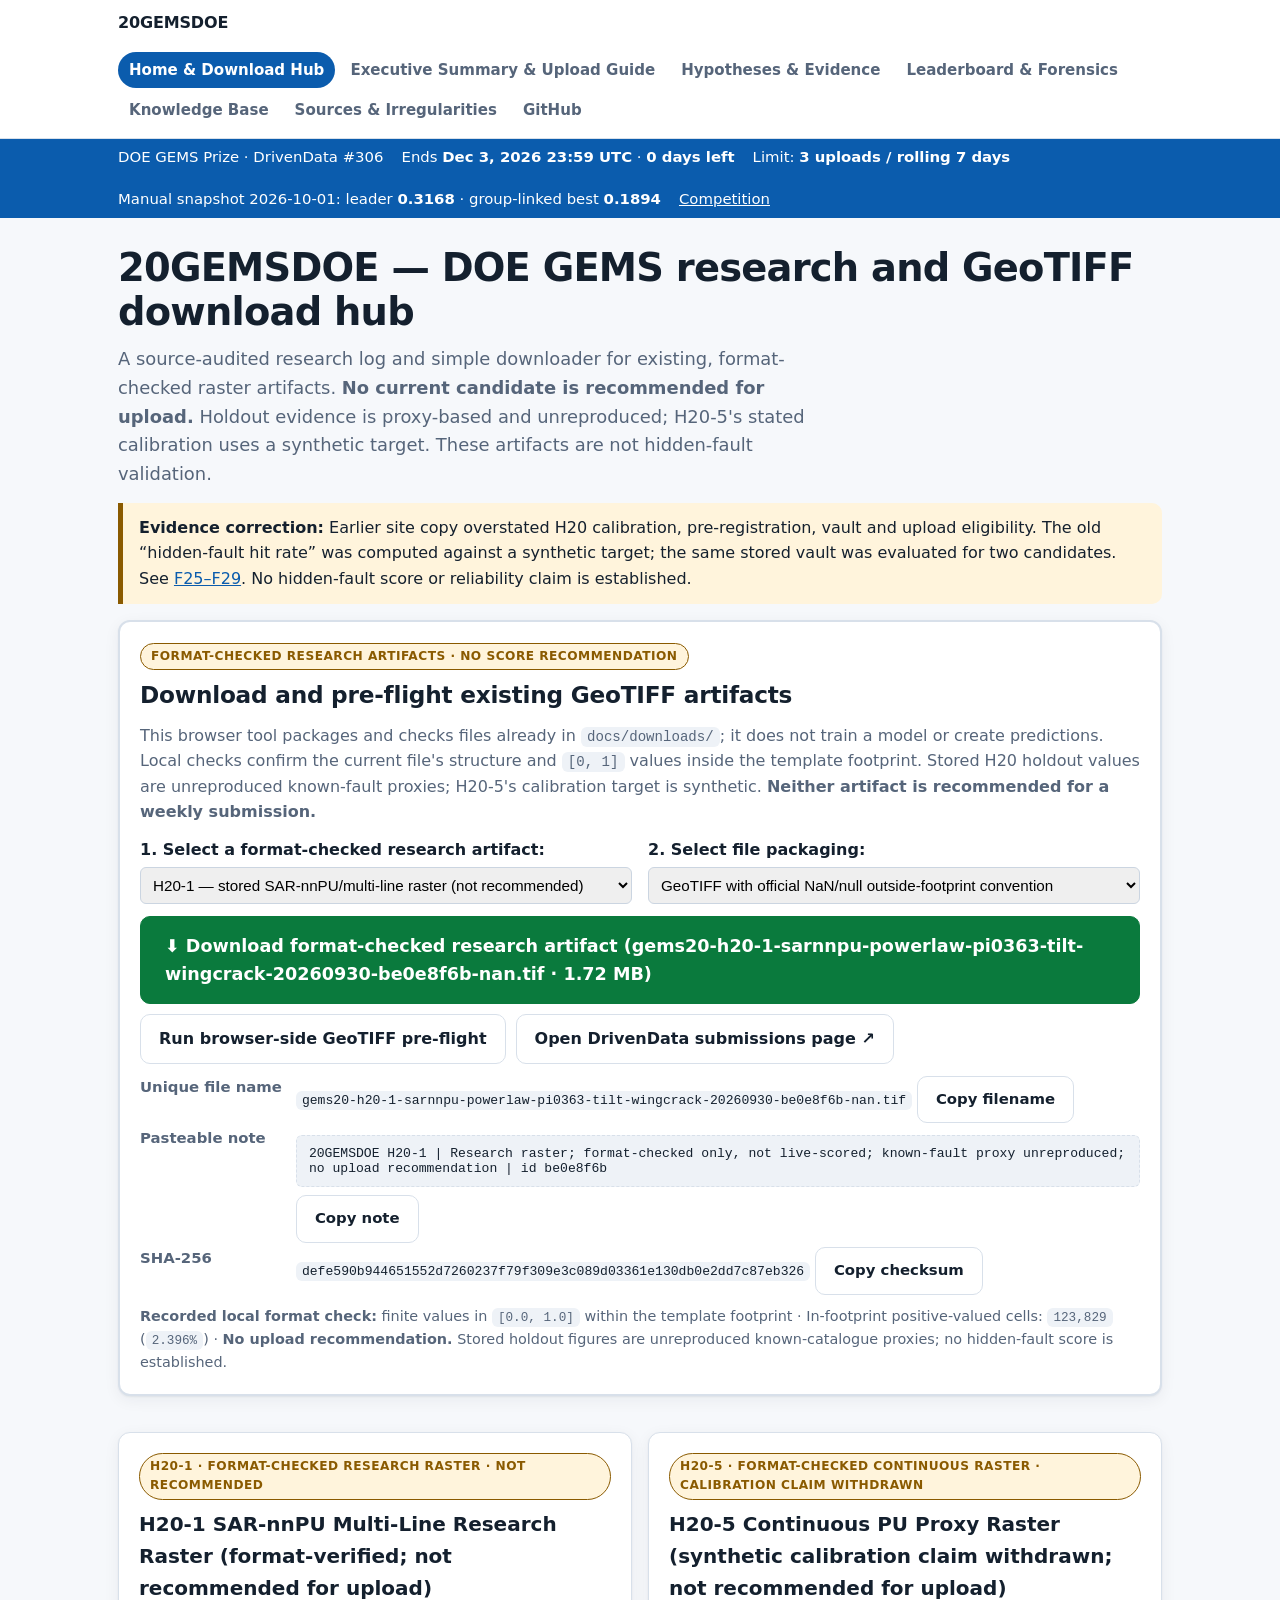
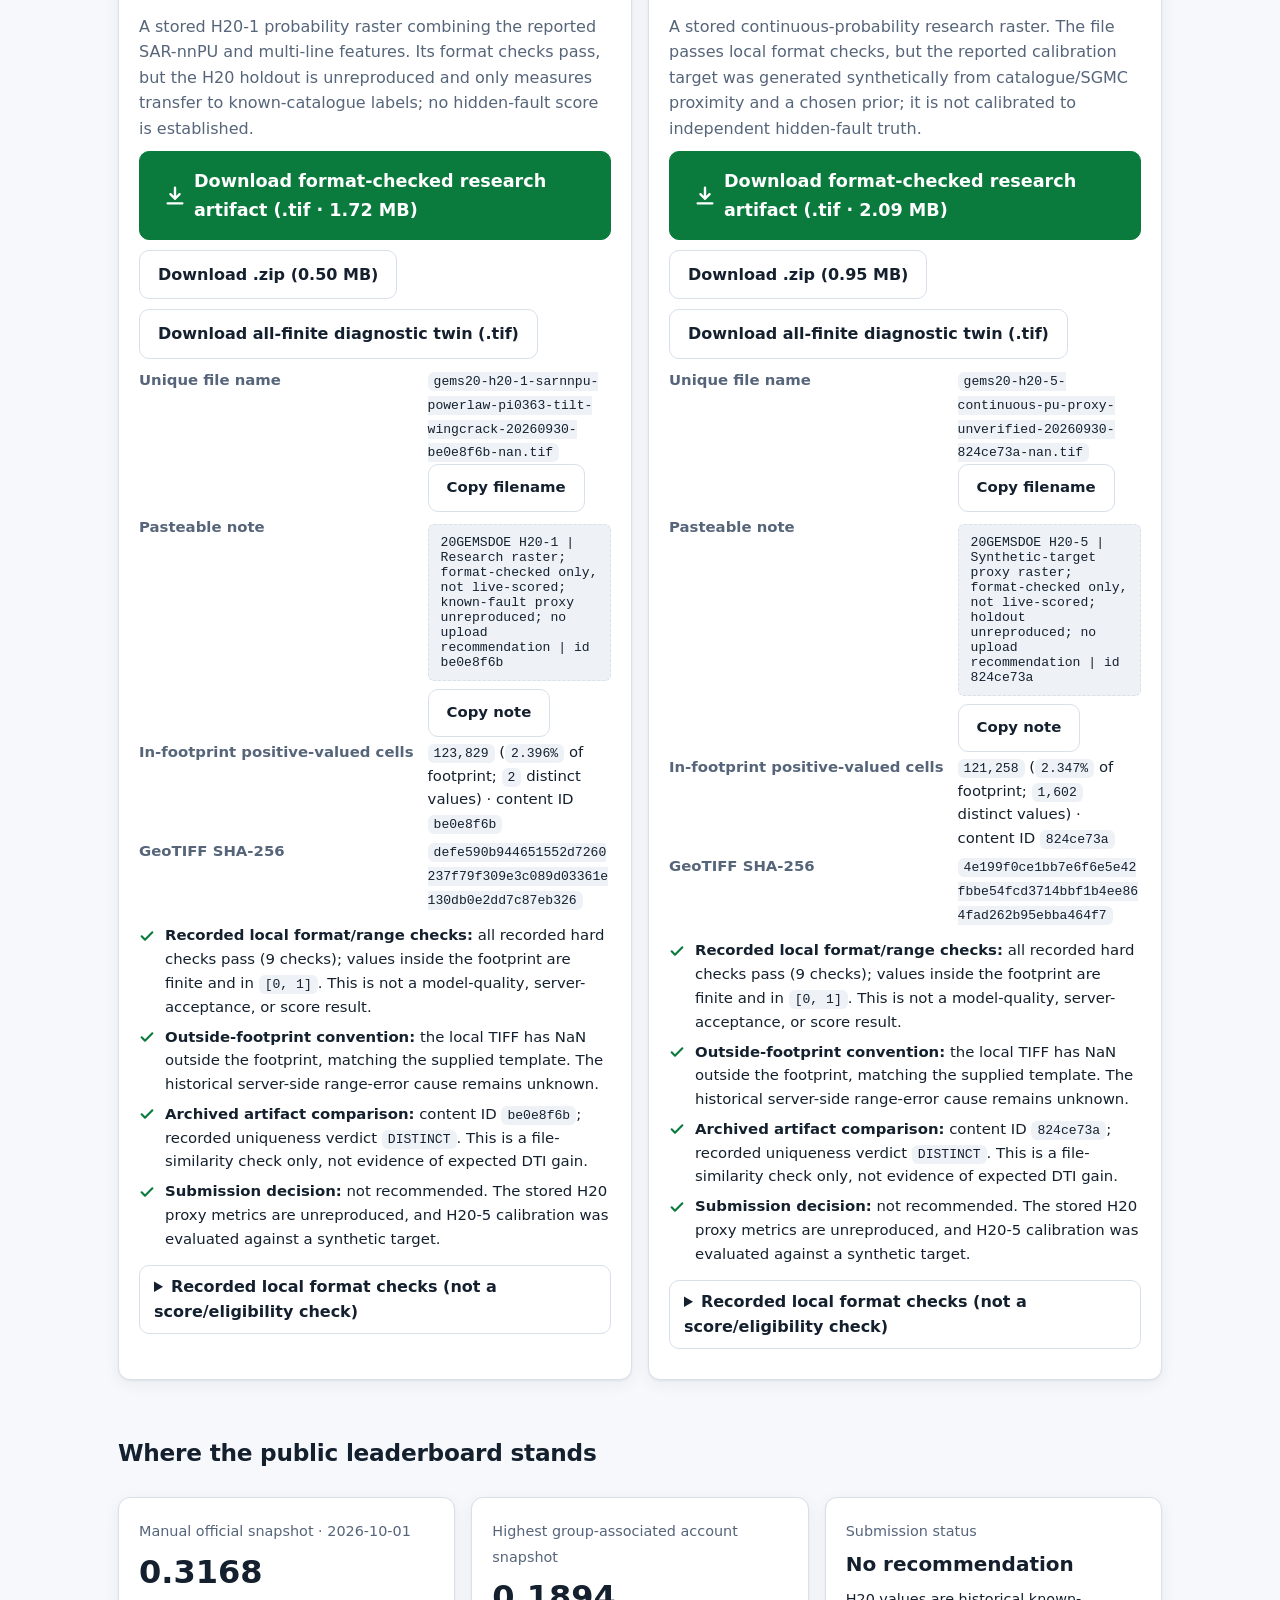
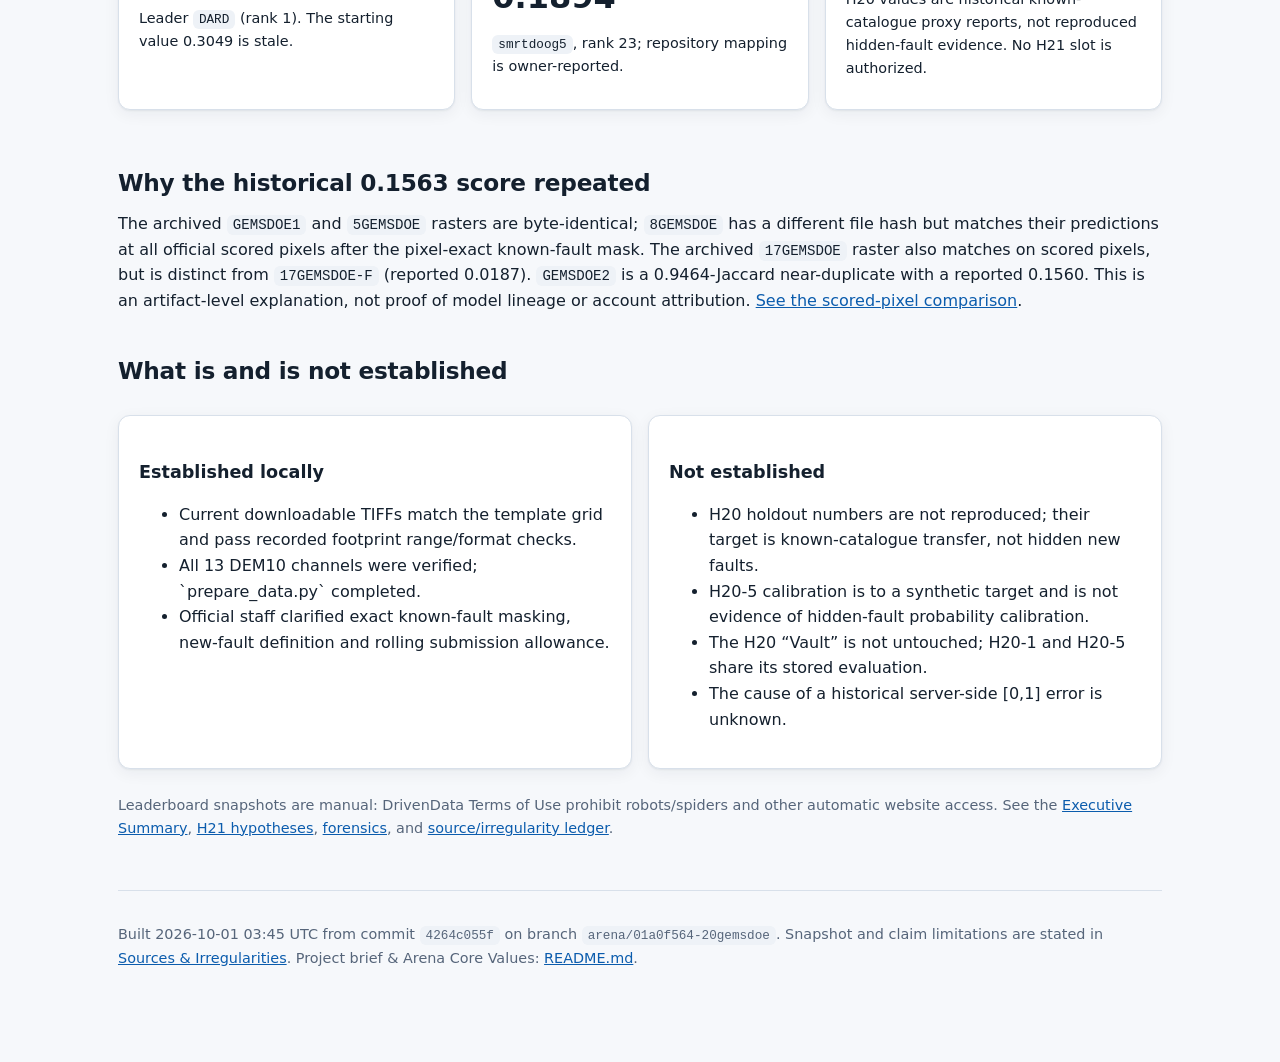
==== commit fc5d0fb0: "Pass 3: Next steps & standing limitations section in README charter Co-authored-by: arena-agent <297" ====
--- a/docs/index.html
+++ b/docs/index.html
@@ -85,5 +85,5 @@
 </div>
 <p class="small muted">Leaderboard snapshots are manual: DrivenData Terms of Use prohibit robots/spiders and other automatic website access. See the <a href="executive_summary.html">Executive Summary</a>, <a href="research.html">H21 hypotheses</a>, <a href="results.html">forensics</a>, and <a href="audit.html">source/irregularity ledger</a>.</p>
 
-<footer><p>Built 2026-10-01 03:42 UTC from commit <code>8c6262dc3</code> on branch <code>arena/01a0f564-20gemsdoe</code>. Snapshot and claim limitations are stated in <a href="audit.html">Sources &amp; Irregularities</a>. Project brief &amp; Arena Core Values: <a href="https://github.com/buffedlizard55-lab/20GEMSDOE/blob/main/README.md">README.md</a>.</p></footer></main>
+<footer><p>Built 2026-10-01 03:45 UTC from commit <code>4264c055f</code> on branch <code>arena/01a0f564-20gemsdoe</code>. Snapshot and claim limitations are stated in <a href="audit.html">Sources &amp; Irregularities</a>. Project brief &amp; Arena Core Values: <a href="https://github.com/buffedlizard55-lab/20GEMSDOE/blob/main/README.md">README.md</a>.</p></footer></main>
 <script>window.GEMS20_CANDIDATES = {"h20-1": {"key": "h20-1", "note": "20GEMSDOE H20-1 | Research raster; format-checked only, not live-scored; known-fault proxy unreproduced; no upload recommendation | id be0e8f6b", "scored_pixels_predicted": 123829, "share_of_footprint_pct": 2.396, "files": {"tif": {"name": "gems20-h20-1-sarnnpu-powerlaw-pi0363-tilt-wingcrack-20260930-be0e8f6b-nan.tif", "bytes": 1717074, "sha256": "defe590b944651552d7260237f79f309e3c089d03361e130db0e2dd7c87eb326", "href": "downloads/gems20-h20-1-sarnnpu-powerlaw-pi0363-tilt-wingcrack-20260930-be0e8f6b-nan.tif"}, "zip": {"name": "gems20-h20-1-sarnnpu-powerlaw-pi0363-tilt-wingcrack-20260930-be0e8f6b-nan.zip", "bytes": 501504, "sha256": "42871874909792daffeab11e192f861239755301cd196dca83266df41c4e8d4c", "href": "downloads/gems20-h20-1-sarnnpu-powerlaw-pi0363-tilt-wingcrack-20260930-be0e8f6b-nan.zip"}, "tif_allfinite": {"name": "gems20-h20-1-sarnnpu-powerlaw-pi0363-tilt-wingcrack-20260930-be0e8f6b-allfinite.tif", "bytes": 941988, "sha256": "10cd66f0e55fd419366ad90b9bd27b8164fc702e2ed0c2d471f92c1983708c1d", "href": "downloads/gems20-h20-1-sarnnpu-powerlaw-pi0363-tilt-wingcrack-20260930-be0e8f6b-allfinite.tif"}}}, "h20-5": {"key": "h20-5", "note": "20GEMSDOE H20-5 | Synthetic-target proxy raster; format-checked only, not live-scored; holdout unreproduced; no upload recommendation | id 824ce73a", "scored_pixels_predicted": 121258, "share_of_footprint_pct": 2.347, "files": {"tif": {"name": "gems20-h20-5-continuous-pu-proxy-unverified-20260930-824ce73a-nan.tif", "bytes": 2089626, "sha256": "4e199f0ce1bb7e6f6e5e42fbbe54fcd3714bbf1b4ee864fad262b95ebba464f7", "href": "downloads/gems20-h20-5-continuous-pu-proxy-unverified-20260930-824ce73a-nan.tif"}, "zip": {"name": "gems20-h20-5-continuous-pu-proxy-unverified-20260930-824ce73a-nan.zip", "bytes": 946618, "sha256": "e88a1d4d2c25eb1b238338f2a698ab2309c28517ba913c219f19bd3e71210242", "href": "downloads/gems20-h20-5-continuous-pu-proxy-unverified-20260930-824ce73a-nan.zip"}, "tif_allfinite": {"name": "gems20-h20-5-continuous-pu-proxy-unverified-20260930-824ce73a-allfinite.tif", "bytes": 1299868, "sha256": "80e2954801ae99b228612302ab0c37b2a4799aff074584a04c5fea174df65273", "href": "downloads/gems20-h20-5-continuous-pu-proxy-unverified-20260930-824ce73a-allfinite.tif"}}}};</script><script src="js/gems-tiff.js"></script><script src="js/site.js"></script></body></html>
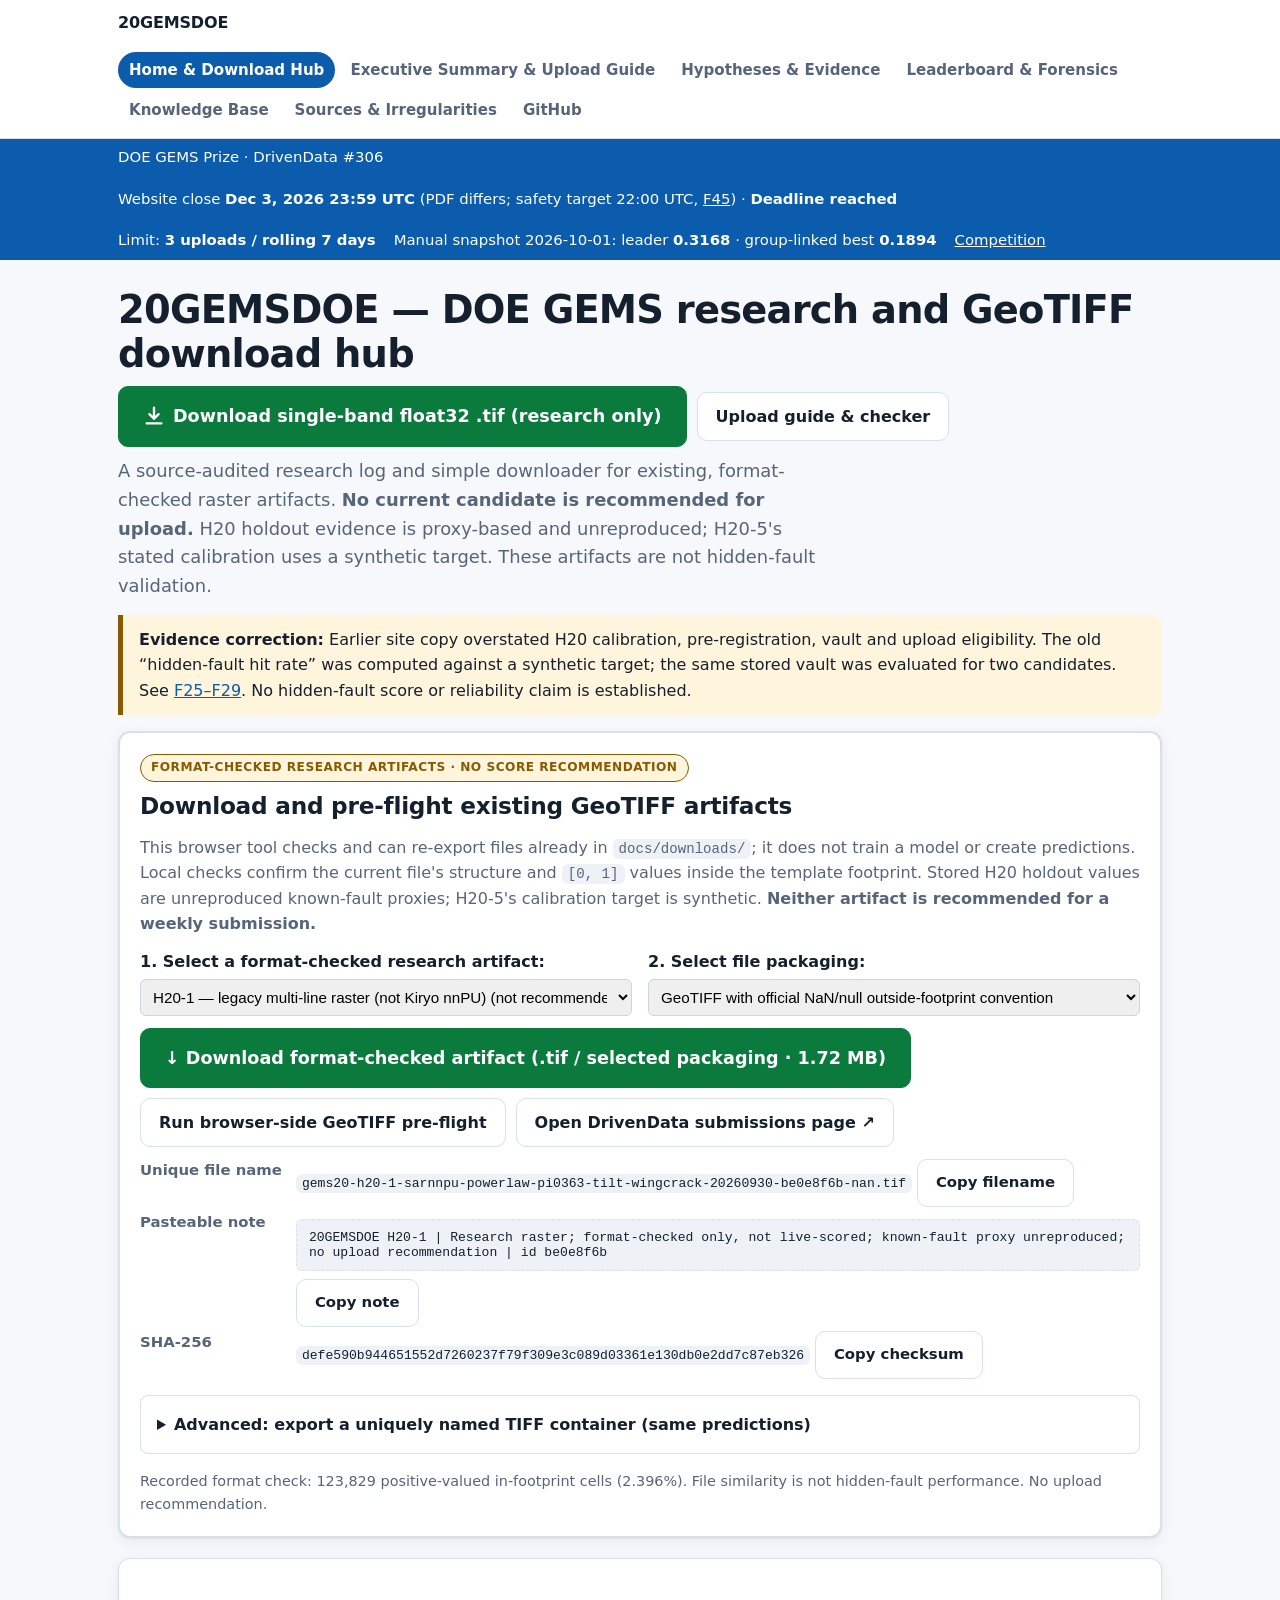
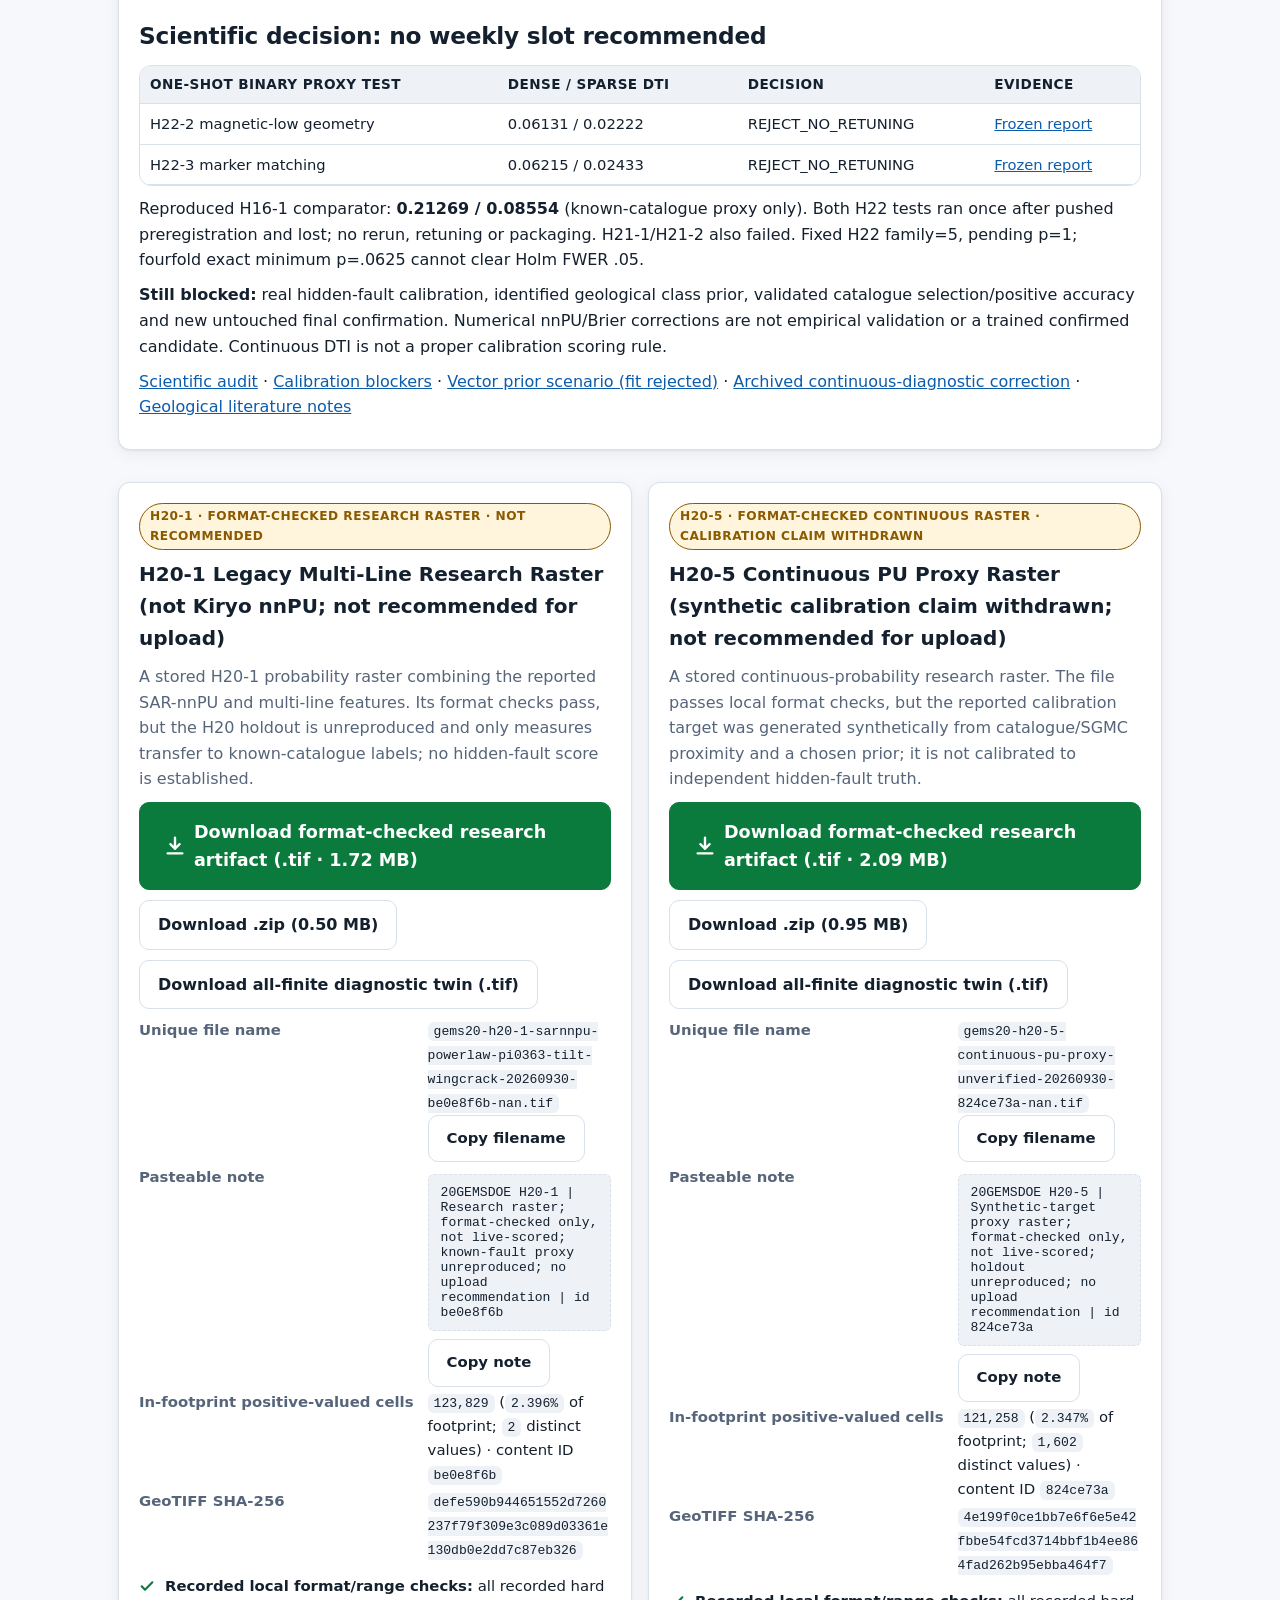
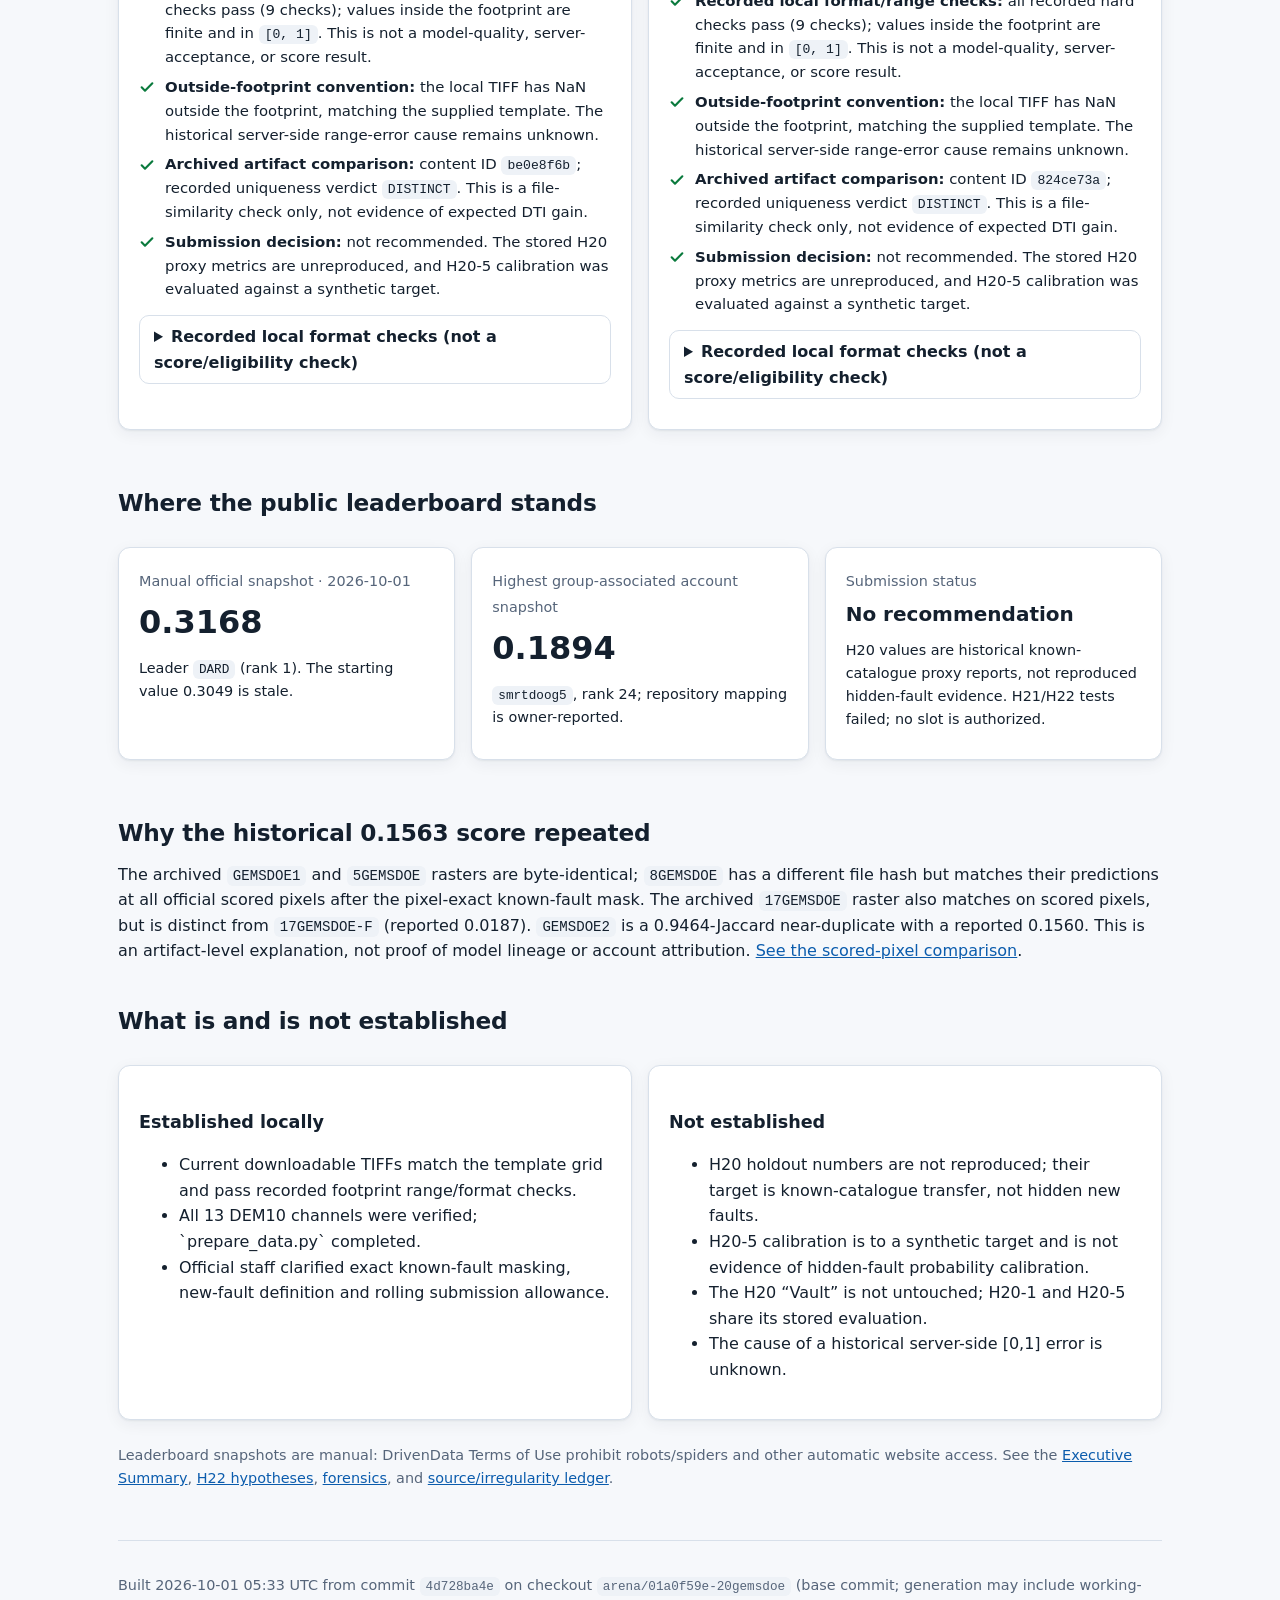
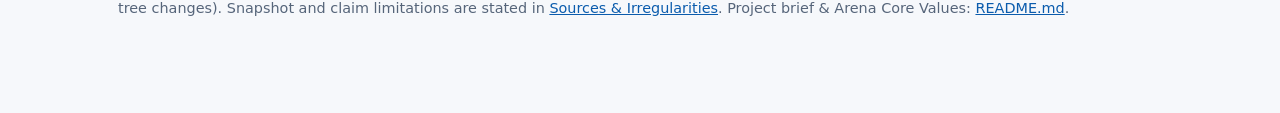
==== commit 75aa996e: "Publish scientific review, immutable restoration and safe GeoTIFF tooling Co-authored-by: arena-agen" ====
--- a/docs/index.html
+++ b/docs/index.html
@@ -4,20 +4,21 @@
 <link rel="stylesheet" href="assets/site.css"></head><body>
 <a class="skip" href="#main">Skip to content</a>
 <header class="top"><div class="in"><a class="brand" href="index.html">20GEMSDOE</a><nav class="main" aria-label="Main"><a href="index.html" aria-current="page">Home & Download Hub</a><a href="executive_summary.html">Executive Summary & Upload Guide</a><a href="research.html">Hypotheses & Evidence</a><a href="results.html">Leaderboard & Forensics</a><a href="knowledge.html">Knowledge Base</a><a href="audit.html">Sources & Irregularities</a><a href="https://github.com/buffedlizard55-lab/20GEMSDOE" rel="noopener">GitHub</a></nav></div></header>
-<div class="strip"><div class="in"><span>DOE GEMS Prize · DrivenData #306</span><span>Ends <strong>Dec 3, 2026 23:59 UTC</strong> · <strong id="countdown" data-end="2026-12-03T23:59:00Z"></strong></span><span>Limit: <strong>3 uploads / rolling 7 days</strong></span><span>Manual snapshot 2026-10-01: leader <strong>0.3168</strong> · group-linked best <strong>0.1894</strong></span><a href="https://www.drivendata.org/competitions/306/competition-doe-gems/" rel="noopener">Competition</a></div></div>
+<div class="strip"><div class="in"><span>DOE GEMS Prize · DrivenData #306</span><span>Website close <strong>Dec 3, 2026 23:59 UTC</strong> (PDF differs; safety target 22:00 UTC, <a href="audit.html#F45">F45</a>) · <strong id="countdown" data-end="2026-12-03T23:59:00Z"></strong></span><span>Limit: <strong>3 uploads / rolling 7 days</strong></span><span>Manual snapshot 2026-10-01: leader <strong>0.3168</strong> · group-linked best <strong>0.1894</strong></span><a href="https://www.drivendata.org/competitions/306/competition-doe-gems/" rel="noopener">Competition</a></div></div>
 <main id="main" class="wrap">
 <h1>20GEMSDOE — DOE GEMS research and GeoTIFF download hub</h1>
-<p class="lead">A source-audited research log and simple downloader for existing, format-checked raster artifacts. <strong>No current candidate is recommended for upload.</strong> Holdout evidence is proxy-based and unreproduced; H20-5's stated calibration uses a synthetic target. These artifacts are not hidden-fault validation.</p>
+<p class="row"><a class="btn primary" href="downloads/gems20-h20-1-sarnnpu-powerlaw-pi0363-tilt-wingcrack-20260930-be0e8f6b-nan.tif" download><svg class="ico" viewBox="0 0 24 24" width="22" height="22" aria-hidden="true"><path d="M12 3v12m0 0l-5-5m5 5l5-5M4 20h16" fill="none" stroke="currentColor" stroke-width="2.6" stroke-linecap="round" stroke-linejoin="round"/></svg>Download single-band float32 .tif (research only)</a><a class="btn" href="executive_summary.html">Upload guide &amp; checker</a></p>
+<p class="lead">A source-audited research log and simple downloader for existing, format-checked raster artifacts. <strong>No current candidate is recommended for upload.</strong> H20 holdout evidence is proxy-based and unreproduced; H20-5's stated calibration uses a synthetic target. These artifacts are not hidden-fault validation.</p>
 <div class="alert warn"><strong>Evidence correction:</strong> Earlier site copy overstated H20 calibration, pre-registration, vault and upload eligibility. The old “hidden-fault hit rate” was computed against a synthetic target; the same stored vault was evaluated for two candidates. See <a href="audit.html#F25">F25–F29</a>. No hidden-fault score or reliability claim is established.</div>
 <section class="card cand" id="interactive-submission-builder" style="border-width:2px;margin-bottom:1.25rem">
 <span class="badge b-warn">FORMAT-CHECKED RESEARCH ARTIFACTS · NO SCORE RECOMMENDATION</span>
 <h2 style="margin-top:.35rem">Download and pre-flight existing GeoTIFF artifacts</h2>
-<p class="muted" style="margin-top:0">This browser tool packages and checks files already in <code>docs/downloads/</code>; it does not train a model or create predictions. Local checks confirm the current file's structure and <code>[0, 1]</code> values inside the template footprint. Stored H20 holdout values are unreproduced known-fault proxies; H20-5's calibration target is synthetic. <strong>Neither artifact is recommended for a weekly submission.</strong></p>
+<p class="muted" style="margin-top:0">This browser tool checks and can re-export files already in <code>docs/downloads/</code>; it does not train a model or create predictions. Local checks confirm the current file's structure and <code>[0, 1]</code> values inside the template footprint. Stored H20 holdout values are unreproduced known-fault proxies; H20-5's calibration target is synthetic. <strong>Neither artifact is recommended for a weekly submission.</strong></p>
 <div class="grid g2" style="margin:.75rem 0">
   <div>
     <label for="sb-cand-select"><strong>1. Select a format-checked research artifact:</strong></label><br>
     <select id="sb-cand-select" style="width:100%;padding:.5rem;margin-top:.25rem;border-radius:6px;border:1px solid #cbd5e1;font-size:.95rem">
-      <option value="h20-1">H20-1 — stored SAR-nnPU/multi-line raster (not recommended)</option>
+      <option value="h20-1">H20-1 — legacy multi-line raster (not Kiryo nnPU) (not recommended)</option>
       <option value="h20-5">H20-5 — continuous proxy raster; calibration unverified (not recommended)</option>
     </select>
   </div>
@@ -41,11 +42,21 @@
   <dt>Pasteable note</dt><dd><code class="note" id="sb-note">20GEMSDOE H20-1 | Research raster; format-checked only, not live-scored; known-fault proxy unreproduced; no upload recommendation | id be0e8f6b</code> <button class="btn" type="button" data-copy="sb-note">Copy note</button></dd>
   <dt>SHA-256</dt><dd><code id="sb-sha">defe590b944651552d7260237f79f309e3c089d03361e130db0e2dd7c87eb326</code> <button class="btn" type="button" data-copy="sb-sha">Copy checksum</button></dd>
 </dl>
+<details class="advanced-export"><summary>Advanced: export a uniquely named TIFF container (same predictions)</summary>
+<p>This does <strong>not</strong> train a model or create a distinct candidate. It writes the selected artifact's unchanged in-footprint scores as a template-matched single-band float32 GeoTIFF, with NaN outside, then checks its roundtrip. The ~49 MB uncompressed file is an effective duplicate and is <strong>not recommended for upload</strong>.</p>
+<button id="sb-export-btn" class="btn" type="button">Export format-only GeoTIFF copy (.tif)</button>
+<div id="sb-export-info" hidden><dl class="kv"><dt>Export filename</dt><dd><code id="sb-export-name"></code> <button class="btn" type="button" data-copy="sb-export-name">Copy filename</button></dd><dt>Short note</dt><dd><code id="sb-export-note"></code> <button class="btn" type="button" data-copy="sb-export-note">Copy note</button></dd><dt>Export SHA-256</dt><dd><code id="sb-export-sha"></code></dd></dl></div>
+</details>
 <p id="sb-stats" class="small muted" style="margin-bottom:0"><strong>Footprint range check:</strong> finite values in <code>[0.0, 1.0]</code> on <code>5,167,373</code> template cells; outside cells follow the selected packaging. This is a file-format check, not a model-quality or score validation.</p>
 </section>
+<section class="card" id="scientific-status"><h2>Scientific decision: no weekly slot recommended</h2>
+    <div class="tw"><table class=""><thead><tr><th>One-shot binary proxy test</th><th>Dense / Sparse DTI</th><th>Decision</th><th>Evidence</th></tr></thead><tbody><tr><td>H22-2 magnetic-low geometry</td><td>0.06131 / 0.02222</td><td>REJECT_NO_RETUNING</td><td><a href="https://github.com/buffedlizard55-lab/20GEMSDOE/blob/main/evidence/h22_2_magnetic_low_holdout.json">Frozen report</a></td></tr><tr><td>H22-3 marker matching</td><td>0.06215 / 0.02433</td><td>REJECT_NO_RETUNING</td><td><a href="https://github.com/buffedlizard55-lab/20GEMSDOE/blob/main/evidence/h22_3_marker_displacement_holdout.json">Frozen report</a></td></tr></tbody></table></div>
+    <p>Reproduced H16-1 comparator: <strong>0.21269 / 0.08554</strong> (known-catalogue proxy only). Both H22 tests ran once after pushed preregistration and lost; no rerun, retuning or packaging. H21-1/H21-2 also failed. Fixed H22 family=5, pending p=1; fourfold exact minimum p=.0625 cannot clear Holm FWER .05.</p>
+    <p><strong>Still blocked:</strong> real hidden-fault calibration, identified geological class prior, validated catalogue selection/positive accuracy and new untouched final confirmation. Numerical nnPU/Brier corrections are not empirical validation or a trained confirmed candidate. Continuous DTI is not a proper calibration scoring rule.</p>
+    <p><a href="research/scientific_audit.md">Scientific audit</a> · <a href="https://github.com/buffedlizard55-lab/20GEMSDOE/blob/main/evidence/calibration_status.json">Calibration blockers</a> · <a href="https://github.com/buffedlizard55-lab/20GEMSDOE/blob/main/evidence/pu_vector_prior_study.json">Vector prior scenario (fit rejected)</a> · <a href="https://github.com/buffedlizard55-lab/20GEMSDOE/blob/main/evidence/h22_metric_schema_annotations.json">Archived continuous-diagnostic correction</a> · <a href="research/literature_notes.md">Geological literature notes</a></p></section>
 <div class="grid g2"><article class="card cand " id="cand-h20-1">
 <span class="badge b-warn">H20-1 · format-checked research raster · not recommended</span>
-<h3>H20-1 SAR-nnPU Multi-Line Research Raster (format-verified; not recommended for upload)</h3>
+<h3>H20-1 Legacy Multi-Line Research Raster (not Kiryo nnPU; not recommended for upload)</h3>
 <p class="muted">A stored H20-1 probability raster combining the reported SAR-nnPU and multi-line features. Its format checks pass, but the H20 holdout is unreproduced and only measures transfer to known-catalogue labels; no hidden-fault score is established.</p>
 <div class="row"><a class="btn primary" href="downloads/gems20-h20-1-sarnnpu-powerlaw-pi0363-tilt-wingcrack-20260930-be0e8f6b-nan.tif" download><svg class="ico" viewBox="0 0 24 24" width="22" height="22" aria-hidden="true"><path d="M12 3v12m0 0l-5-5m5 5l5-5M4 20h16" fill="none" stroke="currentColor" stroke-width="2.6" stroke-linecap="round" stroke-linejoin="round"/></svg>Download format-checked research artifact (.tif · 1.72 MB)</a>
 <a class="btn" href="downloads/gems20-h20-1-sarnnpu-powerlaw-pi0363-tilt-wingcrack-20260930-be0e8f6b-nan.zip" download>Download .zip (0.50 MB)</a>
@@ -73,8 +84,8 @@
 <h2>Where the public leaderboard stands</h2>
 <div class="grid g3">
 <div class="card"><span class="muted small">Manual official snapshot · 2026-10-01</span><p style="font-size:2rem;margin:.1em 0"><strong>0.3168</strong></p><p class="small">Leader <code>DARD</code> (rank 1). The starting value 0.3049 is stale.</p></div>
-<div class="card"><span class="muted small">Highest group-associated account snapshot</span><p style="font-size:2rem;margin:.1em 0"><strong>0.1894</strong></p><p class="small"><code>smrtdoog5</code>, rank 23; repository mapping is owner-reported.</p></div>
-<div class="card"><span class="muted small">Submission status</span><p style="font-size:1.25rem;margin:.2em 0"><strong>No recommendation</strong></p><p class="small">H20 values are historical known-catalogue proxy reports, not reproduced hidden-fault evidence. No H21 slot is authorized.</p></div>
+<div class="card"><span class="muted small">Highest group-associated account snapshot</span><p style="font-size:2rem;margin:.1em 0"><strong>0.1894</strong></p><p class="small"><code>smrtdoog5</code>, rank 24; repository mapping is owner-reported.</p></div>
+<div class="card"><span class="muted small">Submission status</span><p style="font-size:1.25rem;margin:.2em 0"><strong>No recommendation</strong></p><p class="small">H20 values are historical known-catalogue proxy reports, not reproduced hidden-fault evidence. H21/H22 tests failed; no slot is authorized.</p></div>
 </div>
 <h2>Why the historical 0.1563 score repeated</h2>
 <p>The archived <code>GEMSDOE1</code> and <code>5GEMSDOE</code> rasters are byte-identical; <code>8GEMSDOE</code> has a different file hash but matches their predictions at all official scored pixels after the pixel-exact known-fault mask. The archived <code>17GEMSDOE</code> raster also matches on scored pixels, but is distinct from <code>17GEMSDOE-F</code> (reported 0.0187). <code>GEMSDOE2</code> is a 0.9464-Jaccard near-duplicate with a reported 0.1560. This is an artifact-level explanation, not proof of model lineage or account attribution. <a href="results.html#duplicates">See the scored-pixel comparison</a>.</p>
@@ -83,7 +94,7 @@
 <div class="card"><h3>Established locally</h3><ul><li>Current downloadable TIFFs match the template grid and pass recorded footprint range/format checks.</li><li>All 13 DEM10 channels were verified; `prepare_data.py` completed.</li><li>Official staff clarified exact known-fault masking, new-fault definition and rolling submission allowance.</li></ul></div>
 <div class="card"><h3>Not established</h3><ul><li>H20 holdout numbers are not reproduced; their target is known-catalogue transfer, not hidden new faults.</li><li>H20-5 calibration is to a synthetic target and is not evidence of hidden-fault probability calibration.</li><li>The H20 “Vault” is not untouched; H20-1 and H20-5 share its stored evaluation.</li><li>The cause of a historical server-side [0,1] error is unknown.</li></ul></div>
 </div>
-<p class="small muted">Leaderboard snapshots are manual: DrivenData Terms of Use prohibit robots/spiders and other automatic website access. See the <a href="executive_summary.html">Executive Summary</a>, <a href="research.html">H21 hypotheses</a>, <a href="results.html">forensics</a>, and <a href="audit.html">source/irregularity ledger</a>.</p>
+<p class="small muted">Leaderboard snapshots are manual: DrivenData Terms of Use prohibit robots/spiders and other automatic website access. See the <a href="executive_summary.html">Executive Summary</a>, <a href="research.html">H22 hypotheses</a>, <a href="results.html">forensics</a>, and <a href="audit.html">source/irregularity ledger</a>.</p>
 
-<footer><p>Built 2026-10-01 03:45 UTC from commit <code>4264c055f</code> on branch <code>arena/01a0f564-20gemsdoe</code>. Snapshot and claim limitations are stated in <a href="audit.html">Sources &amp; Irregularities</a>. Project brief &amp; Arena Core Values: <a href="https://github.com/buffedlizard55-lab/20GEMSDOE/blob/main/README.md">README.md</a>.</p></footer></main>
+<footer><p>Built 2026-10-01 05:33 UTC from commit <code>4d728ba4e</code> on checkout <code>arena/01a0f59e-20gemsdoe</code> (base commit; generation may include working-tree changes). Snapshot and claim limitations are stated in <a href="audit.html">Sources &amp; Irregularities</a>. Project brief &amp; Arena Core Values: <a href="https://github.com/buffedlizard55-lab/20GEMSDOE/blob/main/README.md">README.md</a>.</p></footer></main>
 <script>window.GEMS20_CANDIDATES = {"h20-1": {"key": "h20-1", "note": "20GEMSDOE H20-1 | Research raster; format-checked only, not live-scored; known-fault proxy unreproduced; no upload recommendation | id be0e8f6b", "scored_pixels_predicted": 123829, "share_of_footprint_pct": 2.396, "files": {"tif": {"name": "gems20-h20-1-sarnnpu-powerlaw-pi0363-tilt-wingcrack-20260930-be0e8f6b-nan.tif", "bytes": 1717074, "sha256": "defe590b944651552d7260237f79f309e3c089d03361e130db0e2dd7c87eb326", "href": "downloads/gems20-h20-1-sarnnpu-powerlaw-pi0363-tilt-wingcrack-20260930-be0e8f6b-nan.tif"}, "zip": {"name": "gems20-h20-1-sarnnpu-powerlaw-pi0363-tilt-wingcrack-20260930-be0e8f6b-nan.zip", "bytes": 501504, "sha256": "42871874909792daffeab11e192f861239755301cd196dca83266df41c4e8d4c", "href": "downloads/gems20-h20-1-sarnnpu-powerlaw-pi0363-tilt-wingcrack-20260930-be0e8f6b-nan.zip"}, "tif_allfinite": {"name": "gems20-h20-1-sarnnpu-powerlaw-pi0363-tilt-wingcrack-20260930-be0e8f6b-allfinite.tif", "bytes": 941988, "sha256": "10cd66f0e55fd419366ad90b9bd27b8164fc702e2ed0c2d471f92c1983708c1d", "href": "downloads/gems20-h20-1-sarnnpu-powerlaw-pi0363-tilt-wingcrack-20260930-be0e8f6b-allfinite.tif"}}}, "h20-5": {"key": "h20-5", "note": "20GEMSDOE H20-5 | Synthetic-target proxy raster; format-checked only, not live-scored; holdout unreproduced; no upload recommendation | id 824ce73a", "scored_pixels_predicted": 121258, "share_of_footprint_pct": 2.347, "files": {"tif": {"name": "gems20-h20-5-continuous-pu-proxy-unverified-20260930-824ce73a-nan.tif", "bytes": 2089626, "sha256": "4e199f0ce1bb7e6f6e5e42fbbe54fcd3714bbf1b4ee864fad262b95ebba464f7", "href": "downloads/gems20-h20-5-continuous-pu-proxy-unverified-20260930-824ce73a-nan.tif"}, "zip": {"name": "gems20-h20-5-continuous-pu-proxy-unverified-20260930-824ce73a-nan.zip", "bytes": 946618, "sha256": "e88a1d4d2c25eb1b238338f2a698ab2309c28517ba913c219f19bd3e71210242", "href": "downloads/gems20-h20-5-continuous-pu-proxy-unverified-20260930-824ce73a-nan.zip"}, "tif_allfinite": {"name": "gems20-h20-5-continuous-pu-proxy-unverified-20260930-824ce73a-allfinite.tif", "bytes": 1299868, "sha256": "80e2954801ae99b228612302ab0c37b2a4799aff074584a04c5fea174df65273", "href": "downloads/gems20-h20-5-continuous-pu-proxy-unverified-20260930-824ce73a-allfinite.tif"}}}};</script><script src="js/gems-tiff.js"></script><script src="js/site.js"></script></body></html>
--- a/docs/assets/site.css
+++ b/docs/assets/site.css
@@ -1,4 +1,4 @@
-/* 16GEMSDOE site - clean, accessible, responsive. Light by default, dark via prefers-color-scheme. */
+/* 20GEMSDOE site - clean, accessible, responsive. Light by default, dark via prefers-color-scheme. */
 :root{--bg:#f6f8fb;--panel:#fff;--ink:#14202e;--muted:#56657a;--line:#d8e0ea;--brand:#0b5cad;--brand-ink:#fff;--ok:#0a7a3d;--ok-bg:#e7f6ee;--warn:#8a5a00;--warn-bg:#fff4dc;--bad:#a4202f;--bad-bg:#fdecee;--code:#eef2f7;--radius:12px;--shadow:0 1px 2px rgba(20,32,46,.06),0 4px 16px rgba(20,32,46,.06)}
 @media (prefers-color-scheme:dark){:root{--bg:#0d1420;--panel:#141d2c;--ink:#e8eef7;--muted:#9bacc2;--line:#27354a;--brand:#5aa9ff;--brand-ink:#04121f;--ok:#46d391;--ok-bg:#0f2a1f;--warn:#ffc266;--warn-bg:#2c2208;--bad:#ff8b98;--bad-bg:#2f1219;--code:#1b2738;--shadow:none}}
 *{box-sizing:border-box}html{scroll-behavior:smooth}
@@ -53,3 +53,14 @@
 @media (max-width:640px){nav.main{margin-left:0}.kv{grid-template-columns:1fr}.kv dt{margin-top:6px}}
 @media print{header.top,.strip,.btn,nav{display:none}.card{box-shadow:none}}
 .tick{display:inline-block;width:1em;height:1em;vertical-align:-.15em;background:var(--ok);-webkit-mask:var(--ico-ok) center/contain no-repeat;mask:var(--ico-ok) center/contain no-repeat;margin-right:.4em}
+
+/* Advanced export stays secondary; long hashes/filenames never widen mobile pages. */
+.advanced-export{margin:1rem 0;padding:1rem;border:1px solid var(--line);border-radius:8px;background:var(--panel)}
+.advanced-export summary{cursor:pointer;font-weight:600}
+.kv dd,code.note,.btn{overflow-wrap:anywhere}
+.kv dd{min-width:0}
+[hidden]{display:none!important}
+@media(max-width:600px){.row>.btn{max-width:100%;white-space:normal}.advanced-export{padding:.65rem}}
+
+.grid>*{min-width:0}.tw{max-width:100%}.md table{table-layout:fixed}.md td,.md th{overflow-wrap:anywhere}
+@media(max-width:360px){.g2,.g3{grid-template-columns:minmax(0,1fr)}}
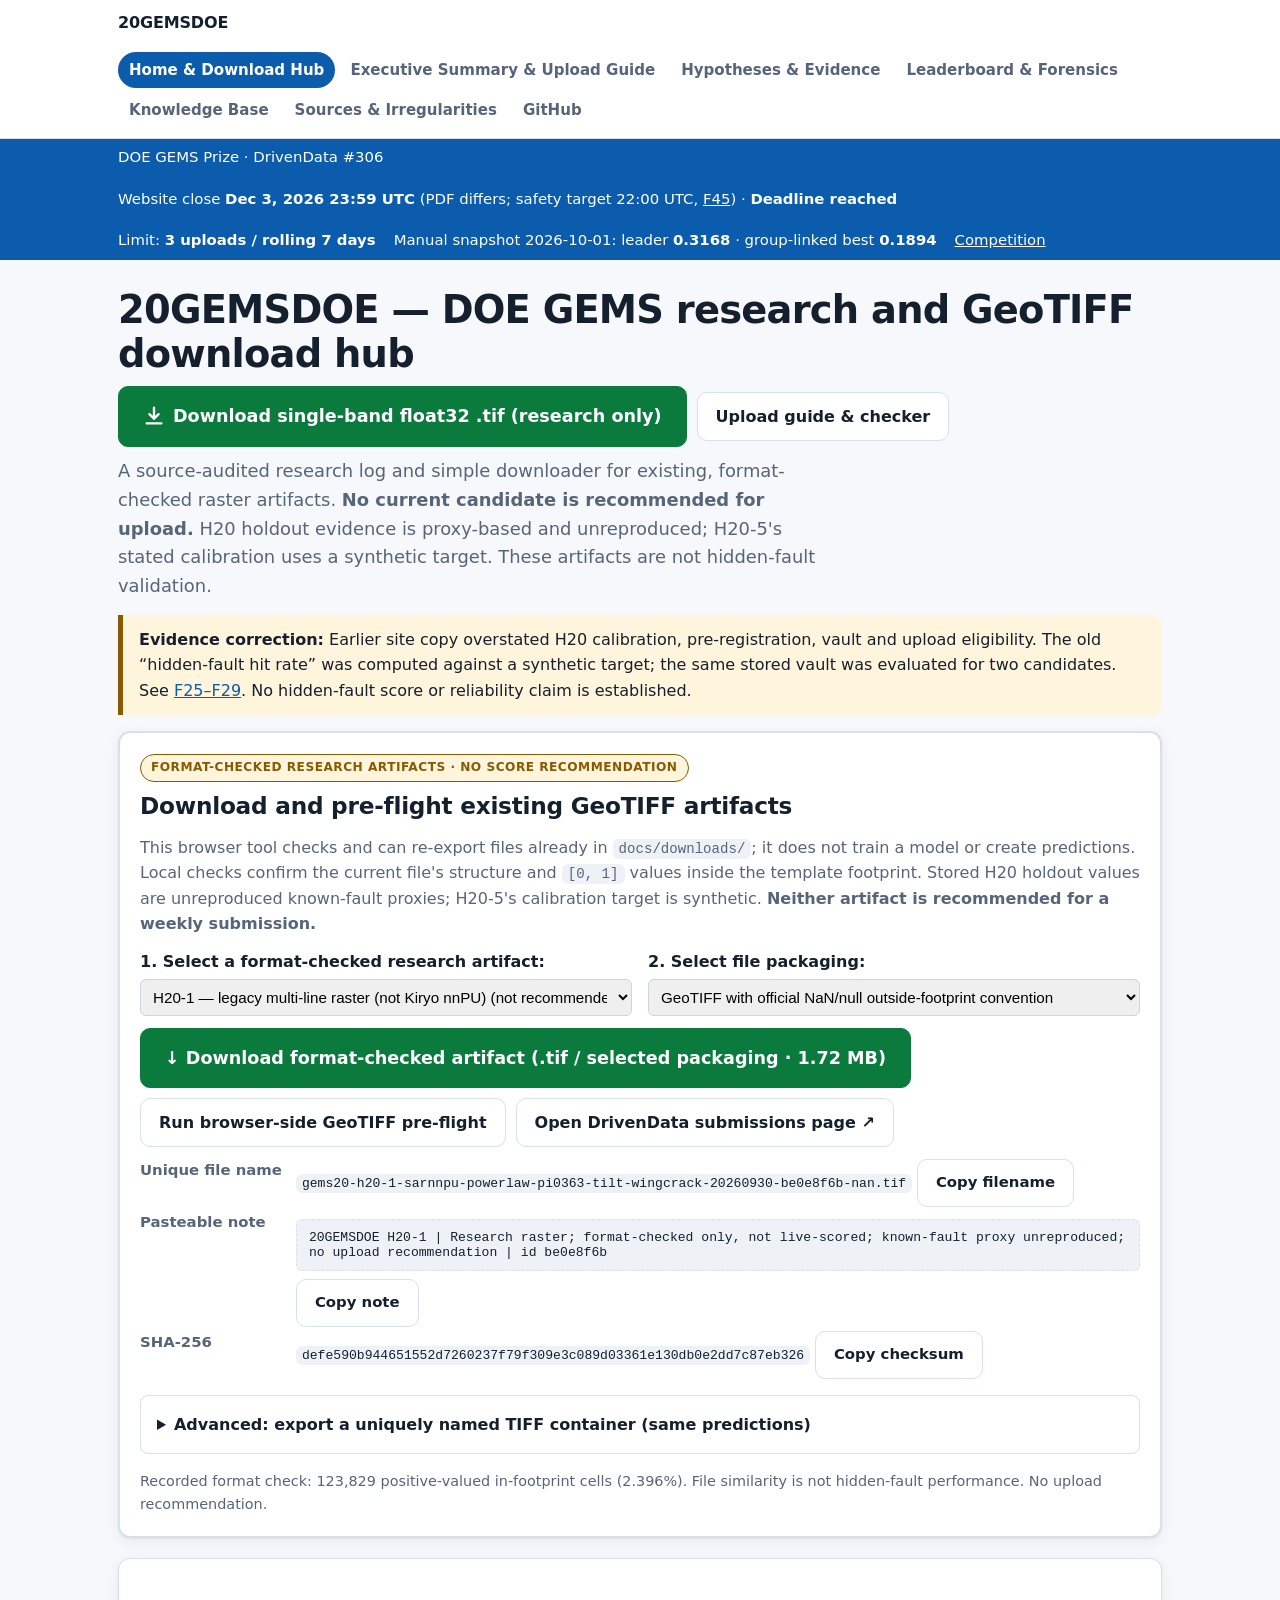
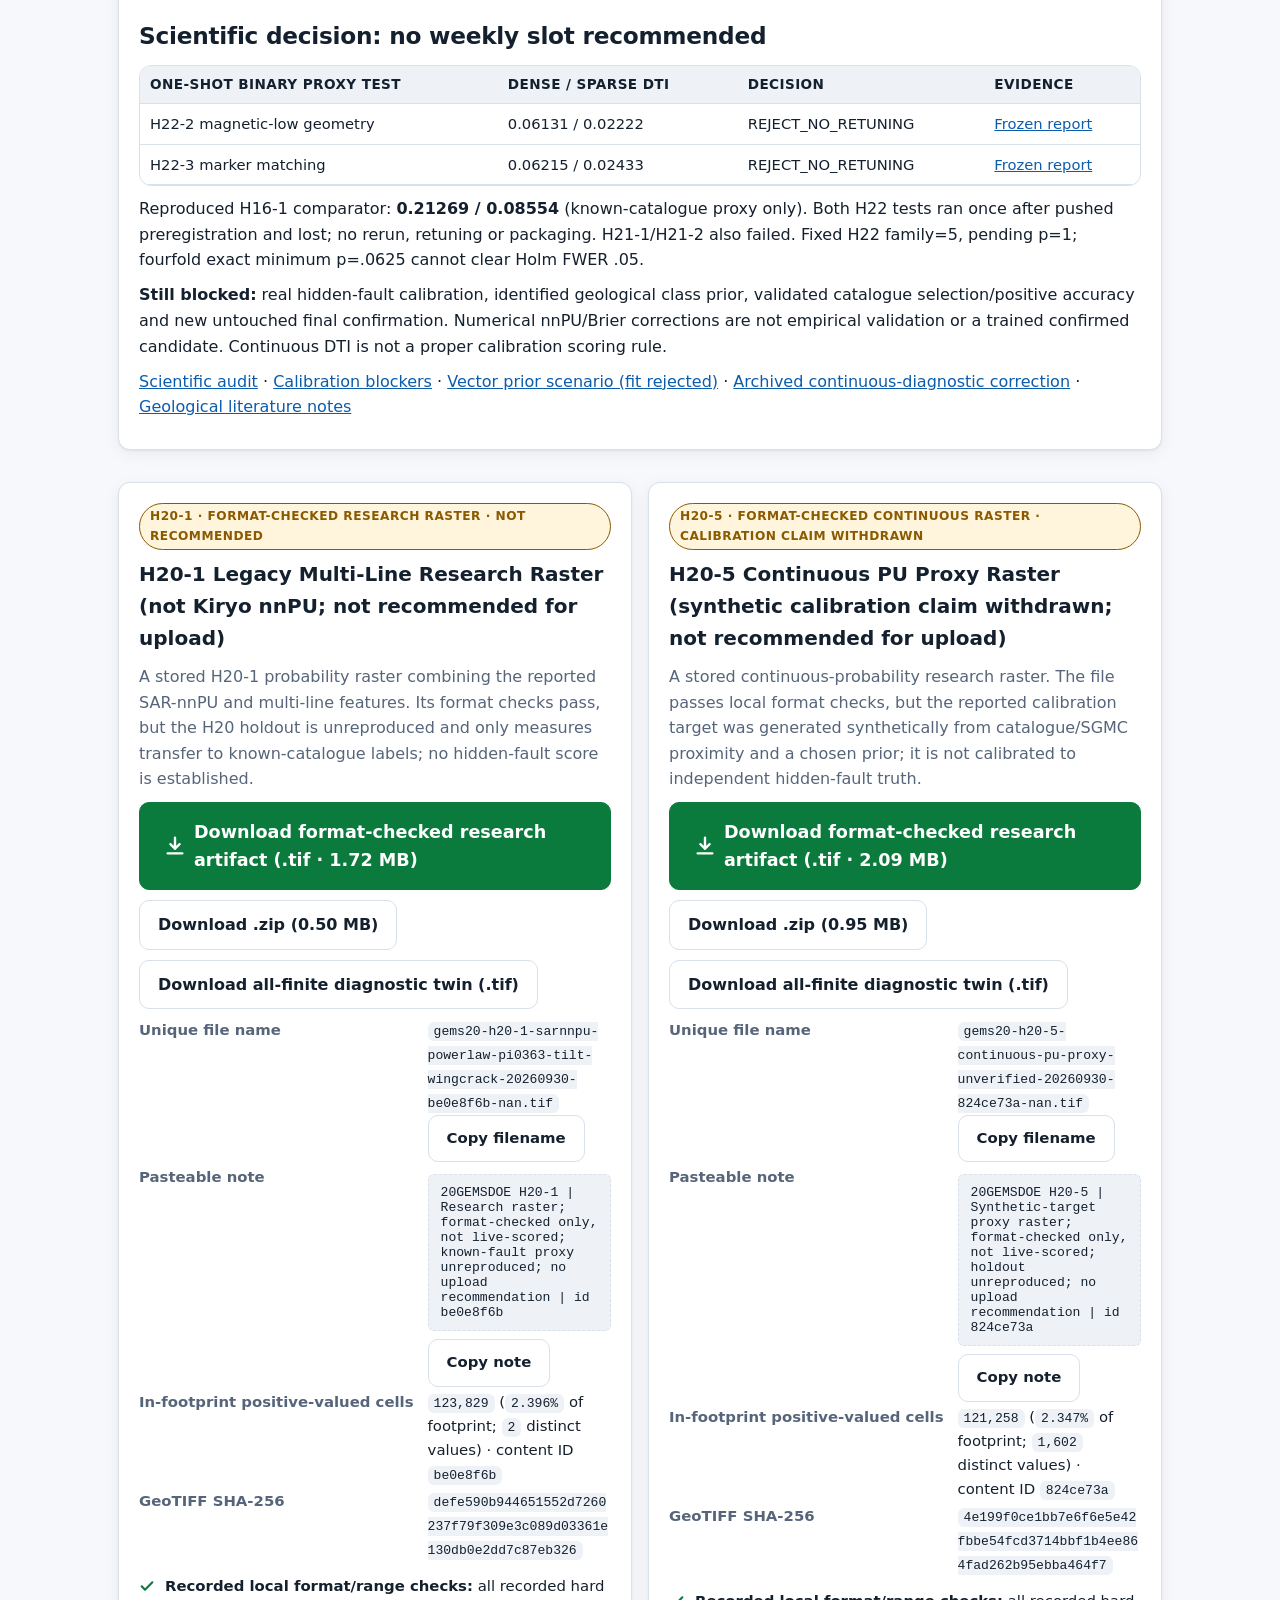
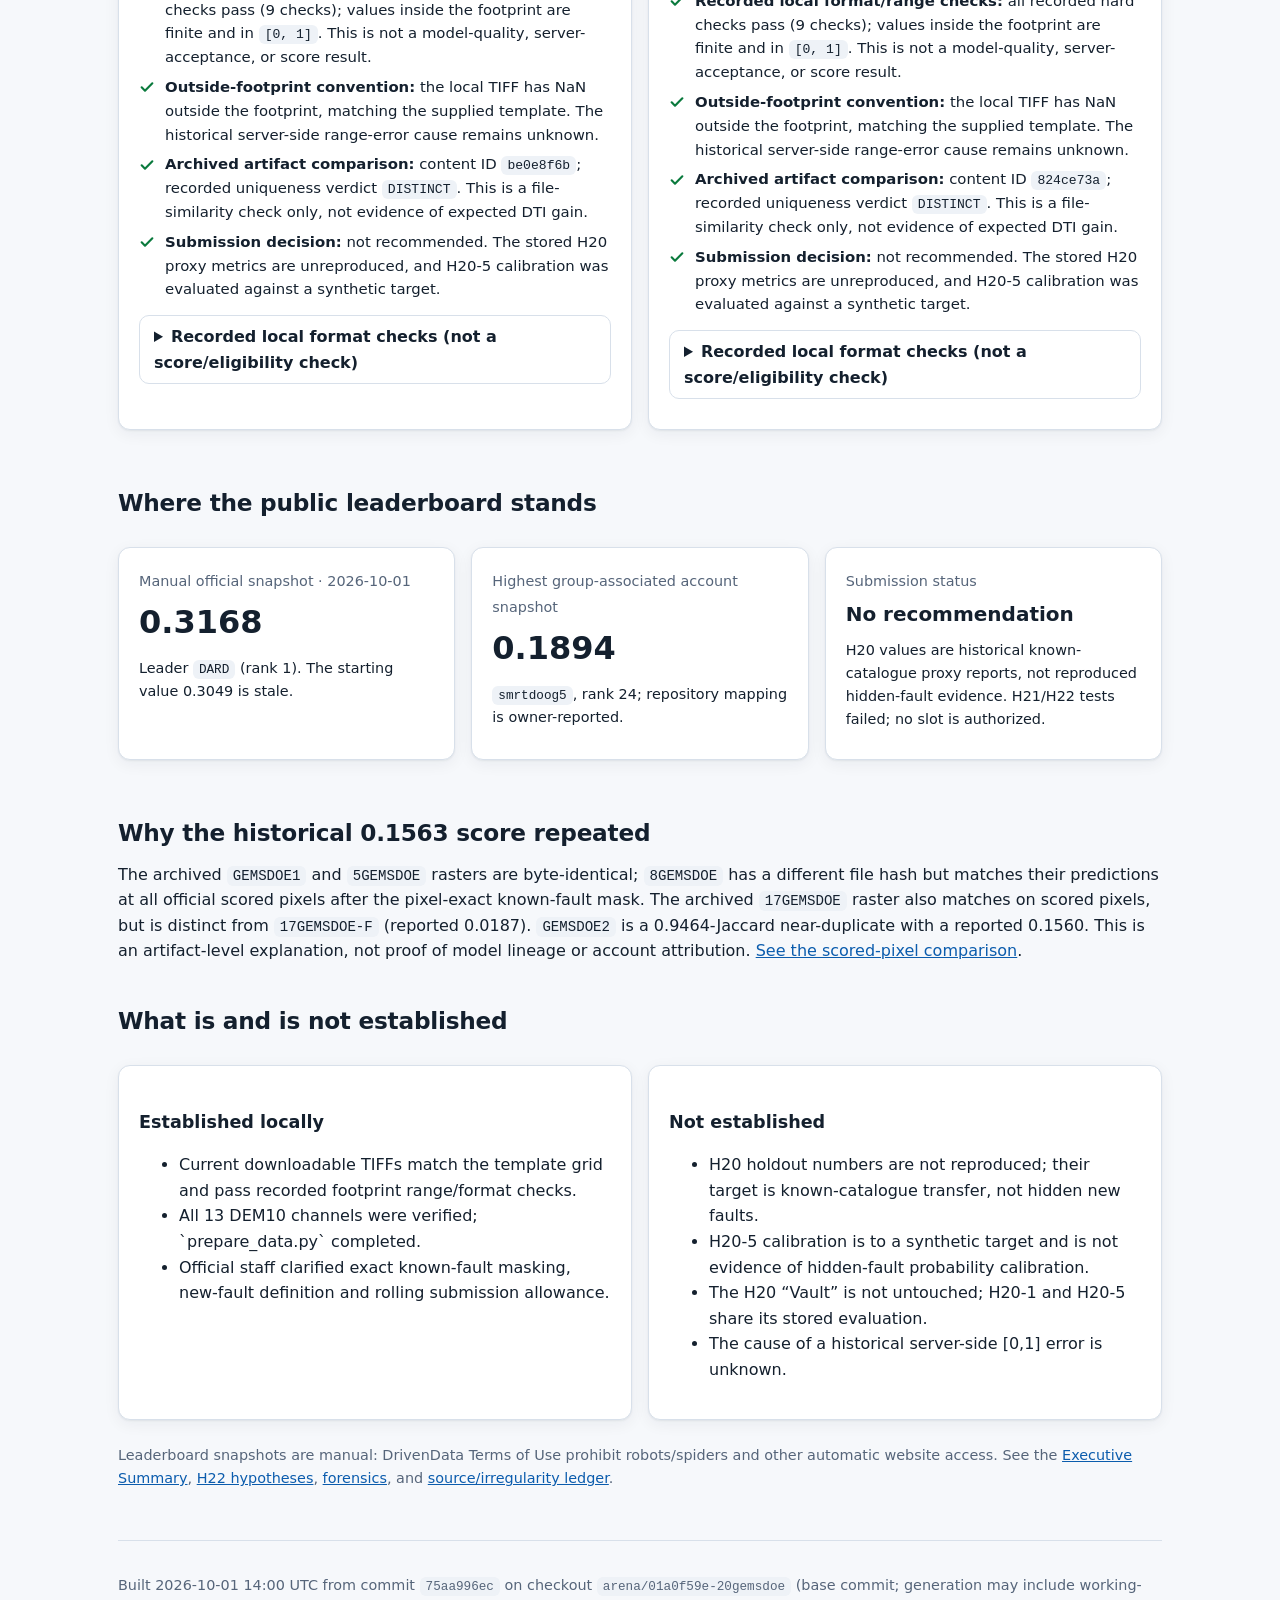
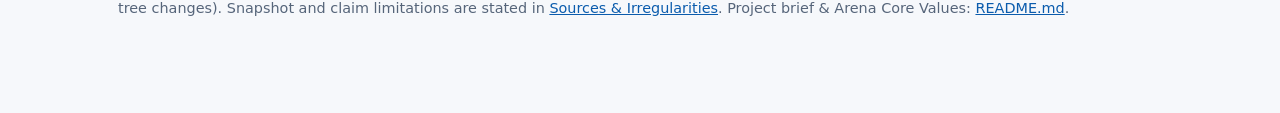
==== commit ff9b2039: "Keep the embedded research register below the page-level heading Co-authored-by: arena-agent <297053" ====
--- a/docs/index.html
+++ b/docs/index.html
@@ -96,5 +96,5 @@
 </div>
 <p class="small muted">Leaderboard snapshots are manual: DrivenData Terms of Use prohibit robots/spiders and other automatic website access. See the <a href="executive_summary.html">Executive Summary</a>, <a href="research.html">H22 hypotheses</a>, <a href="results.html">forensics</a>, and <a href="audit.html">source/irregularity ledger</a>.</p>
 
-<footer><p>Built 2026-10-01 05:33 UTC from commit <code>4d728ba4e</code> on checkout <code>arena/01a0f59e-20gemsdoe</code> (base commit; generation may include working-tree changes). Snapshot and claim limitations are stated in <a href="audit.html">Sources &amp; Irregularities</a>. Project brief &amp; Arena Core Values: <a href="https://github.com/buffedlizard55-lab/20GEMSDOE/blob/main/README.md">README.md</a>.</p></footer></main>
+<footer><p>Built 2026-10-01 14:00 UTC from commit <code>75aa996ec</code> on checkout <code>arena/01a0f59e-20gemsdoe</code> (base commit; generation may include working-tree changes). Snapshot and claim limitations are stated in <a href="audit.html">Sources &amp; Irregularities</a>. Project brief &amp; Arena Core Values: <a href="https://github.com/buffedlizard55-lab/20GEMSDOE/blob/main/README.md">README.md</a>.</p></footer></main>
 <script>window.GEMS20_CANDIDATES = {"h20-1": {"key": "h20-1", "note": "20GEMSDOE H20-1 | Research raster; format-checked only, not live-scored; known-fault proxy unreproduced; no upload recommendation | id be0e8f6b", "scored_pixels_predicted": 123829, "share_of_footprint_pct": 2.396, "files": {"tif": {"name": "gems20-h20-1-sarnnpu-powerlaw-pi0363-tilt-wingcrack-20260930-be0e8f6b-nan.tif", "bytes": 1717074, "sha256": "defe590b944651552d7260237f79f309e3c089d03361e130db0e2dd7c87eb326", "href": "downloads/gems20-h20-1-sarnnpu-powerlaw-pi0363-tilt-wingcrack-20260930-be0e8f6b-nan.tif"}, "zip": {"name": "gems20-h20-1-sarnnpu-powerlaw-pi0363-tilt-wingcrack-20260930-be0e8f6b-nan.zip", "bytes": 501504, "sha256": "42871874909792daffeab11e192f861239755301cd196dca83266df41c4e8d4c", "href": "downloads/gems20-h20-1-sarnnpu-powerlaw-pi0363-tilt-wingcrack-20260930-be0e8f6b-nan.zip"}, "tif_allfinite": {"name": "gems20-h20-1-sarnnpu-powerlaw-pi0363-tilt-wingcrack-20260930-be0e8f6b-allfinite.tif", "bytes": 941988, "sha256": "10cd66f0e55fd419366ad90b9bd27b8164fc702e2ed0c2d471f92c1983708c1d", "href": "downloads/gems20-h20-1-sarnnpu-powerlaw-pi0363-tilt-wingcrack-20260930-be0e8f6b-allfinite.tif"}}}, "h20-5": {"key": "h20-5", "note": "20GEMSDOE H20-5 | Synthetic-target proxy raster; format-checked only, not live-scored; holdout unreproduced; no upload recommendation | id 824ce73a", "scored_pixels_predicted": 121258, "share_of_footprint_pct": 2.347, "files": {"tif": {"name": "gems20-h20-5-continuous-pu-proxy-unverified-20260930-824ce73a-nan.tif", "bytes": 2089626, "sha256": "4e199f0ce1bb7e6f6e5e42fbbe54fcd3714bbf1b4ee864fad262b95ebba464f7", "href": "downloads/gems20-h20-5-continuous-pu-proxy-unverified-20260930-824ce73a-nan.tif"}, "zip": {"name": "gems20-h20-5-continuous-pu-proxy-unverified-20260930-824ce73a-nan.zip", "bytes": 946618, "sha256": "e88a1d4d2c25eb1b238338f2a698ab2309c28517ba913c219f19bd3e71210242", "href": "downloads/gems20-h20-5-continuous-pu-proxy-unverified-20260930-824ce73a-nan.zip"}, "tif_allfinite": {"name": "gems20-h20-5-continuous-pu-proxy-unverified-20260930-824ce73a-allfinite.tif", "bytes": 1299868, "sha256": "80e2954801ae99b228612302ab0c37b2a4799aff074584a04c5fea174df65273", "href": "downloads/gems20-h20-5-continuous-pu-proxy-unverified-20260930-824ce73a-allfinite.tif"}}}};</script><script src="js/gems-tiff.js"></script><script src="js/site.js"></script></body></html>
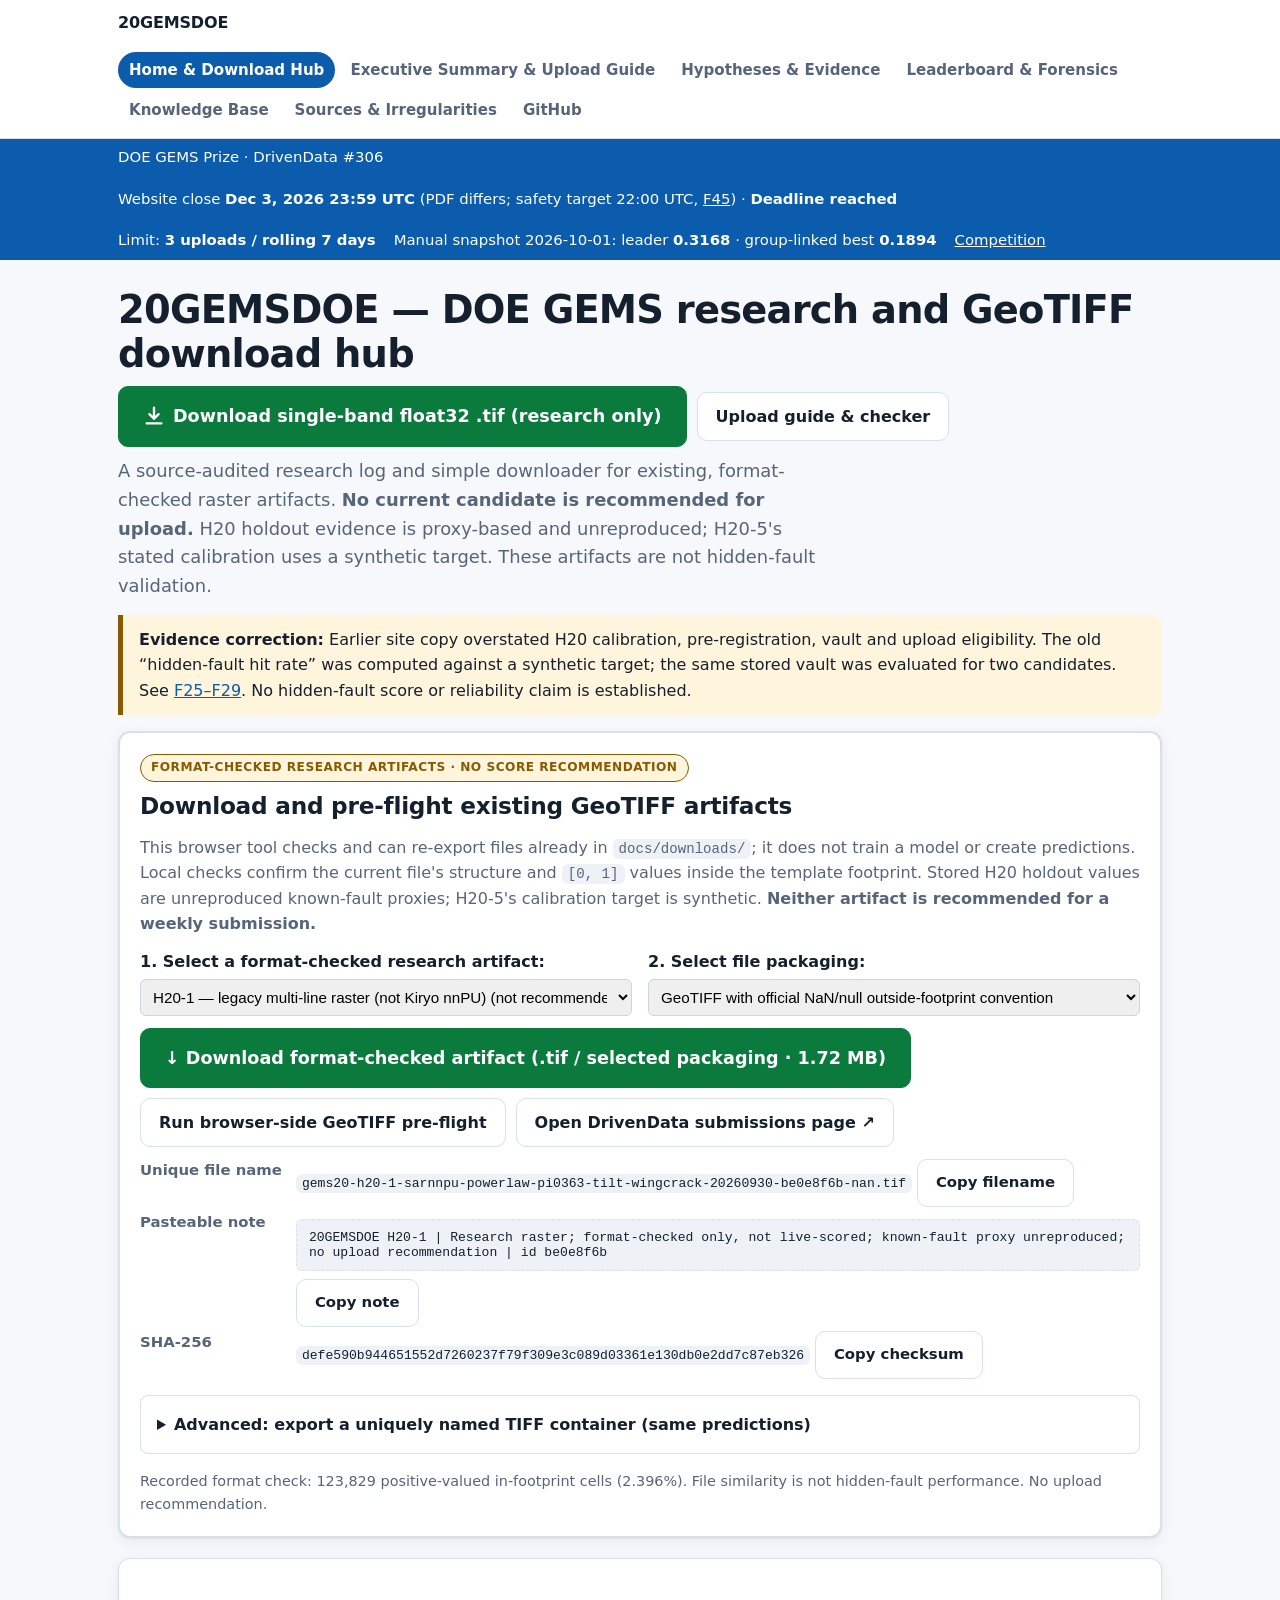
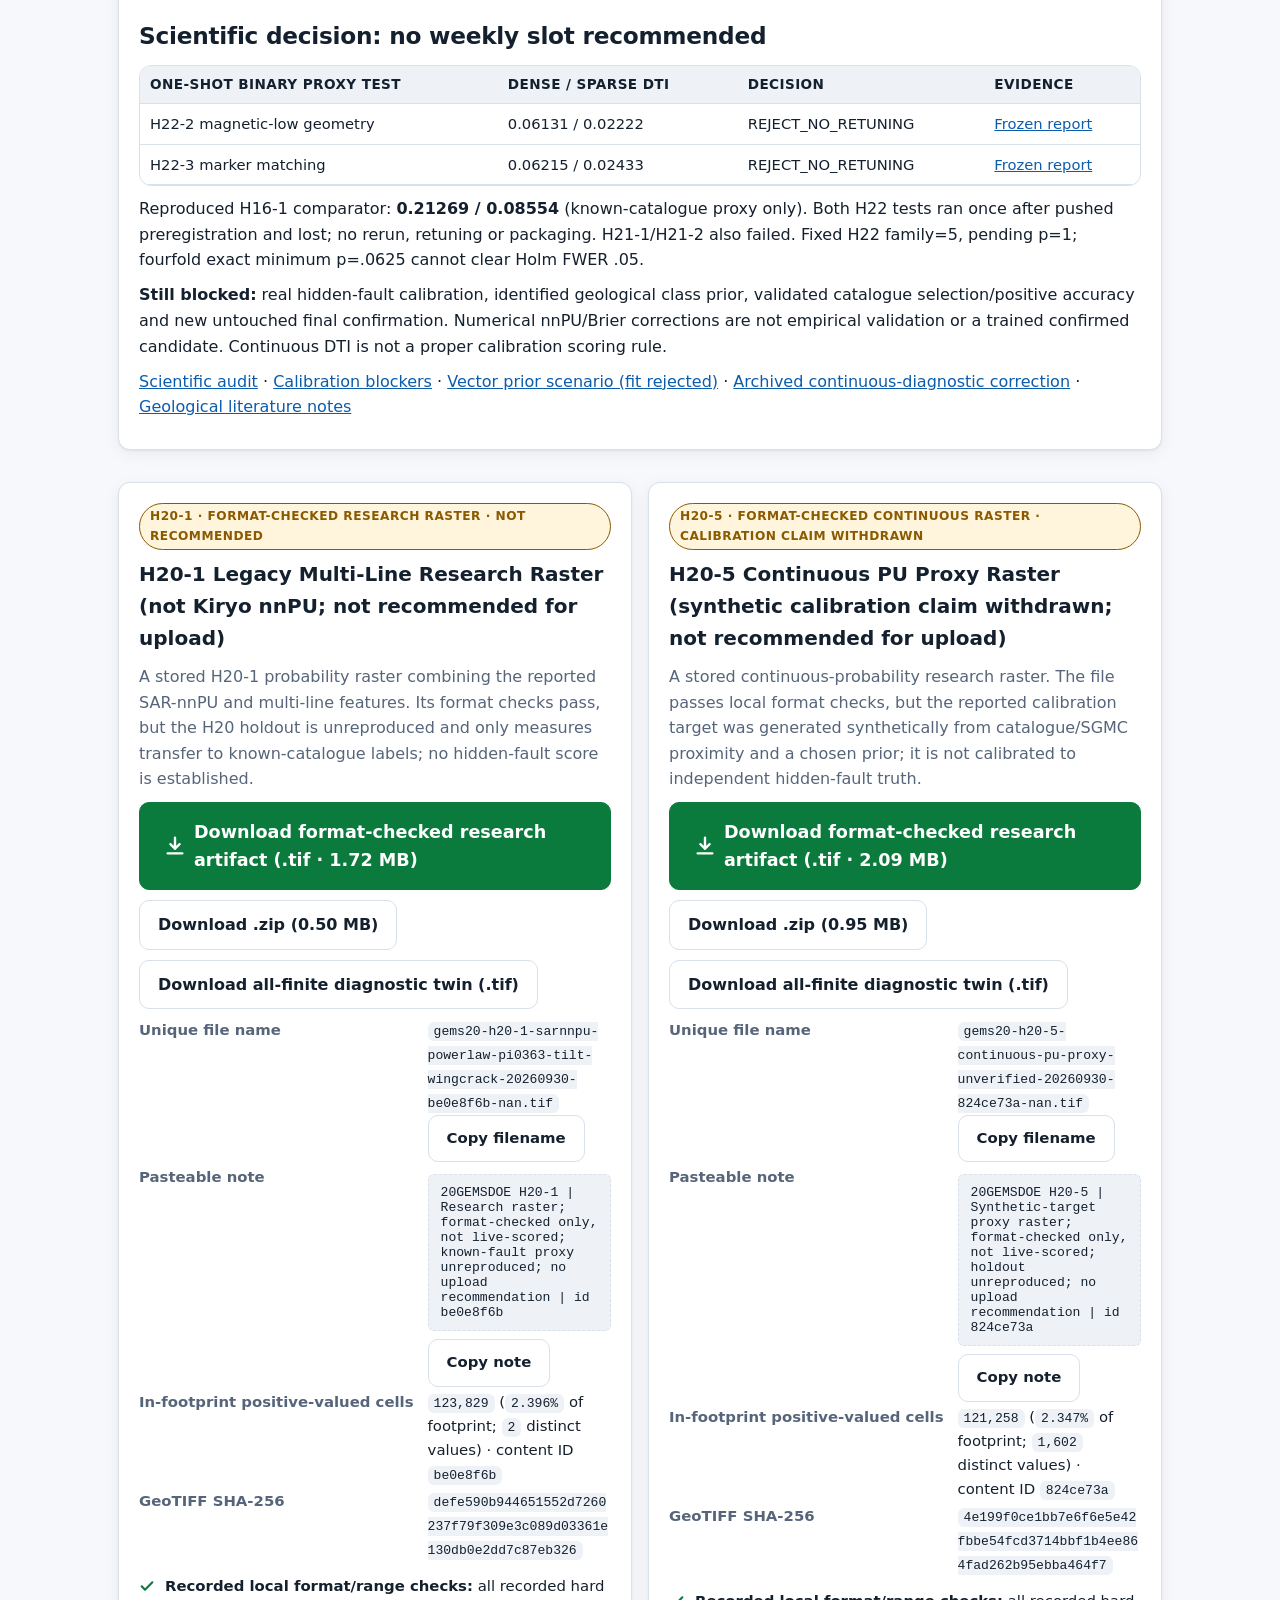
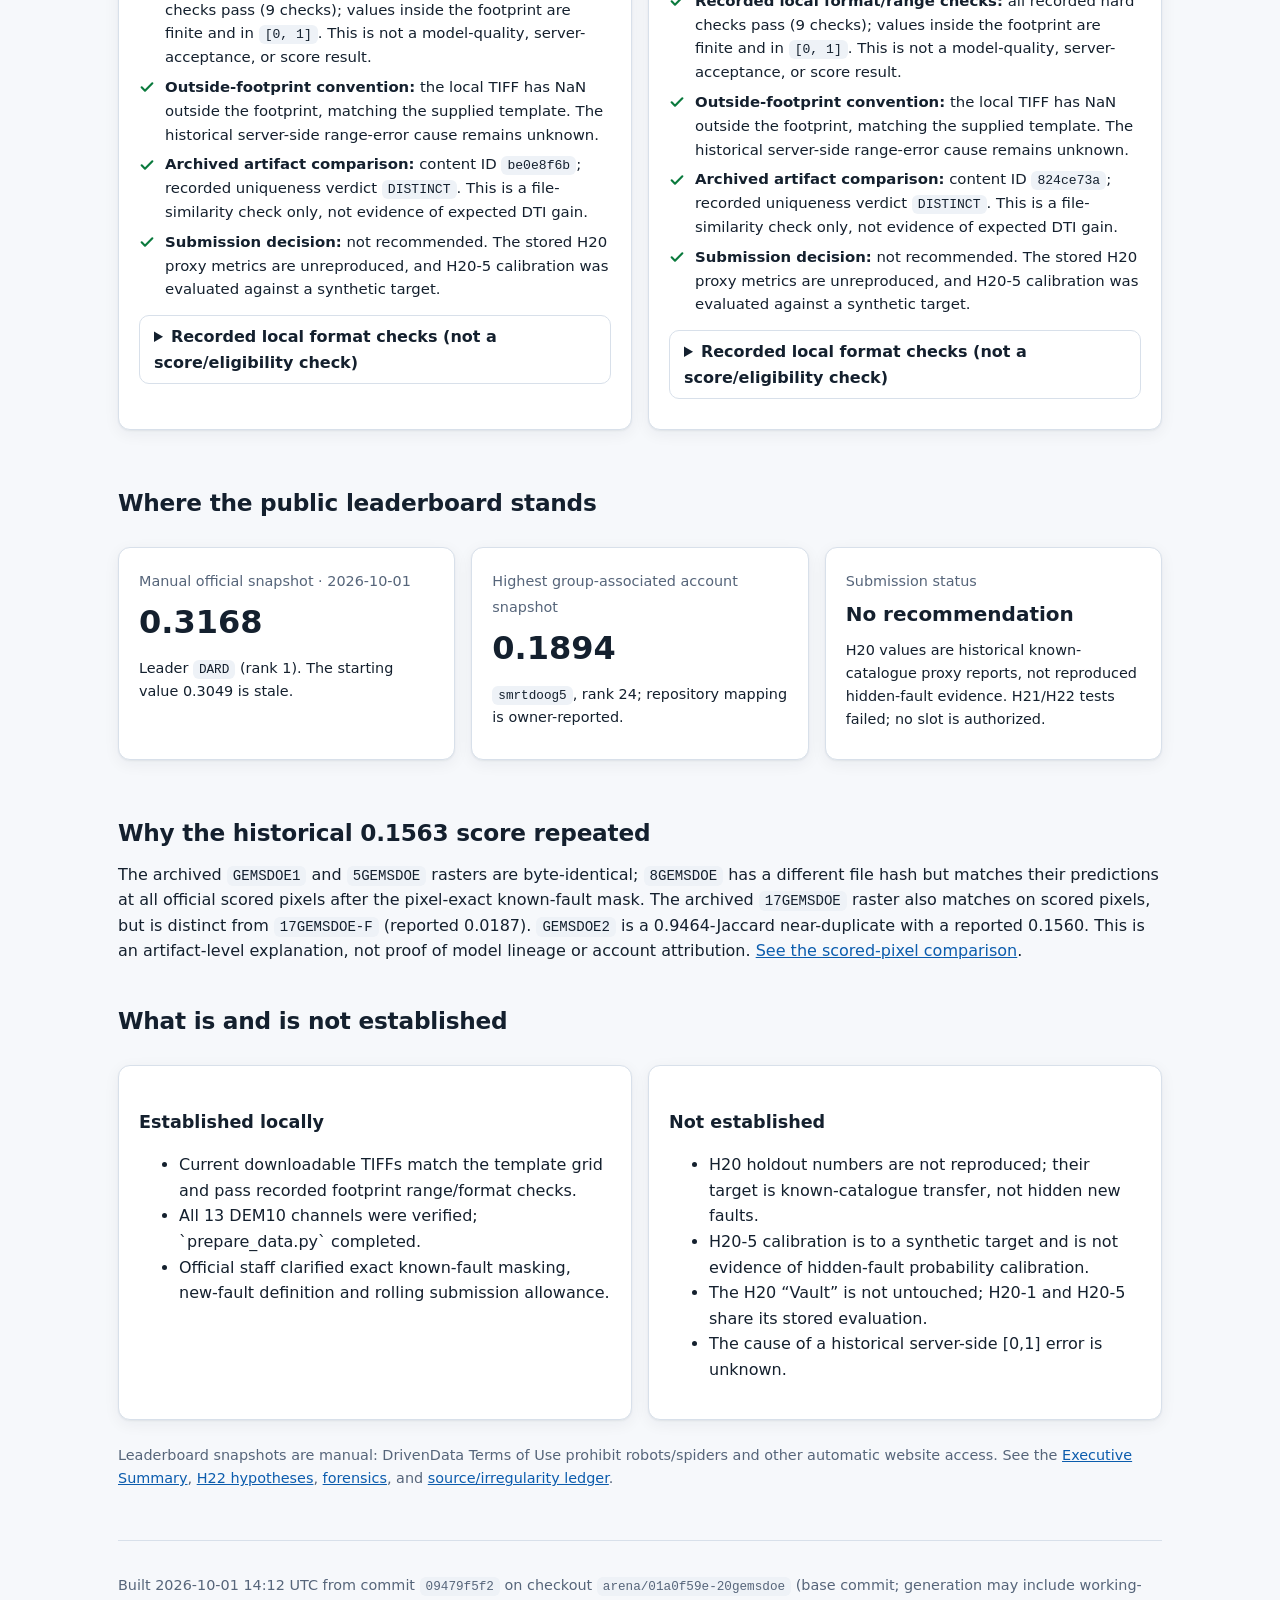
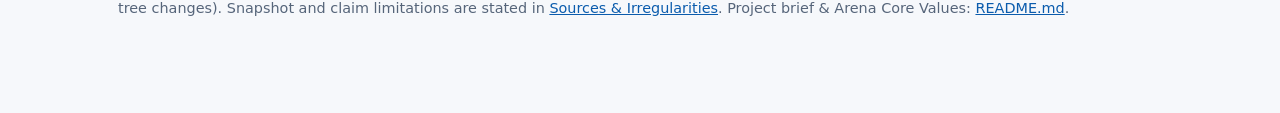
==== commit c3d5da35: "Record verified Chromium CI and restored PR publication access Co-authored-by: arena-agent <29705374" ====
--- a/docs/index.html
+++ b/docs/index.html
@@ -96,5 +96,5 @@
 </div>
 <p class="small muted">Leaderboard snapshots are manual: DrivenData Terms of Use prohibit robots/spiders and other automatic website access. See the <a href="executive_summary.html">Executive Summary</a>, <a href="research.html">H22 hypotheses</a>, <a href="results.html">forensics</a>, and <a href="audit.html">source/irregularity ledger</a>.</p>
 
-<footer><p>Built 2026-10-01 14:00 UTC from commit <code>75aa996ec</code> on checkout <code>arena/01a0f59e-20gemsdoe</code> (base commit; generation may include working-tree changes). Snapshot and claim limitations are stated in <a href="audit.html">Sources &amp; Irregularities</a>. Project brief &amp; Arena Core Values: <a href="https://github.com/buffedlizard55-lab/20GEMSDOE/blob/main/README.md">README.md</a>.</p></footer></main>
+<footer><p>Built 2026-10-01 14:12 UTC from commit <code>09479f5f2</code> on checkout <code>arena/01a0f59e-20gemsdoe</code> (base commit; generation may include working-tree changes). Snapshot and claim limitations are stated in <a href="audit.html">Sources &amp; Irregularities</a>. Project brief &amp; Arena Core Values: <a href="https://github.com/buffedlizard55-lab/20GEMSDOE/blob/main/README.md">README.md</a>.</p></footer></main>
 <script>window.GEMS20_CANDIDATES = {"h20-1": {"key": "h20-1", "note": "20GEMSDOE H20-1 | Research raster; format-checked only, not live-scored; known-fault proxy unreproduced; no upload recommendation | id be0e8f6b", "scored_pixels_predicted": 123829, "share_of_footprint_pct": 2.396, "files": {"tif": {"name": "gems20-h20-1-sarnnpu-powerlaw-pi0363-tilt-wingcrack-20260930-be0e8f6b-nan.tif", "bytes": 1717074, "sha256": "defe590b944651552d7260237f79f309e3c089d03361e130db0e2dd7c87eb326", "href": "downloads/gems20-h20-1-sarnnpu-powerlaw-pi0363-tilt-wingcrack-20260930-be0e8f6b-nan.tif"}, "zip": {"name": "gems20-h20-1-sarnnpu-powerlaw-pi0363-tilt-wingcrack-20260930-be0e8f6b-nan.zip", "bytes": 501504, "sha256": "42871874909792daffeab11e192f861239755301cd196dca83266df41c4e8d4c", "href": "downloads/gems20-h20-1-sarnnpu-powerlaw-pi0363-tilt-wingcrack-20260930-be0e8f6b-nan.zip"}, "tif_allfinite": {"name": "gems20-h20-1-sarnnpu-powerlaw-pi0363-tilt-wingcrack-20260930-be0e8f6b-allfinite.tif", "bytes": 941988, "sha256": "10cd66f0e55fd419366ad90b9bd27b8164fc702e2ed0c2d471f92c1983708c1d", "href": "downloads/gems20-h20-1-sarnnpu-powerlaw-pi0363-tilt-wingcrack-20260930-be0e8f6b-allfinite.tif"}}}, "h20-5": {"key": "h20-5", "note": "20GEMSDOE H20-5 | Synthetic-target proxy raster; format-checked only, not live-scored; holdout unreproduced; no upload recommendation | id 824ce73a", "scored_pixels_predicted": 121258, "share_of_footprint_pct": 2.347, "files": {"tif": {"name": "gems20-h20-5-continuous-pu-proxy-unverified-20260930-824ce73a-nan.tif", "bytes": 2089626, "sha256": "4e199f0ce1bb7e6f6e5e42fbbe54fcd3714bbf1b4ee864fad262b95ebba464f7", "href": "downloads/gems20-h20-5-continuous-pu-proxy-unverified-20260930-824ce73a-nan.tif"}, "zip": {"name": "gems20-h20-5-continuous-pu-proxy-unverified-20260930-824ce73a-nan.zip", "bytes": 946618, "sha256": "e88a1d4d2c25eb1b238338f2a698ab2309c28517ba913c219f19bd3e71210242", "href": "downloads/gems20-h20-5-continuous-pu-proxy-unverified-20260930-824ce73a-nan.zip"}, "tif_allfinite": {"name": "gems20-h20-5-continuous-pu-proxy-unverified-20260930-824ce73a-allfinite.tif", "bytes": 1299868, "sha256": "80e2954801ae99b228612302ab0c37b2a4799aff074584a04c5fea174df65273", "href": "downloads/gems20-h20-5-continuous-pu-proxy-unverified-20260930-824ce73a-allfinite.tif"}}}};</script><script src="js/gems-tiff.js"></script><script src="js/site.js"></script></body></html>
--- a/docs/assets/site.css
+++ b/docs/assets/site.css
@@ -64,3 +64,10 @@
 
 .grid>*{min-width:0}.tw{max-width:100%}.md table{table-layout:fixed}.md td,.md th{overflow-wrap:anywhere}
 @media(max-width:360px){.g2,.g3{grid-template-columns:minmax(0,1fr)}}
+
+/* Native file controls and upload-guide URLs must stay inside mobile cards. */
+.drop input[type=file]{width:100%;max-width:100%;min-width:0}
+.drop,.steps{overflow-wrap:anywhere}
+
+/* Evidence paths can be longer than a phone viewport. */
+a{overflow-wrap:anywhere}
